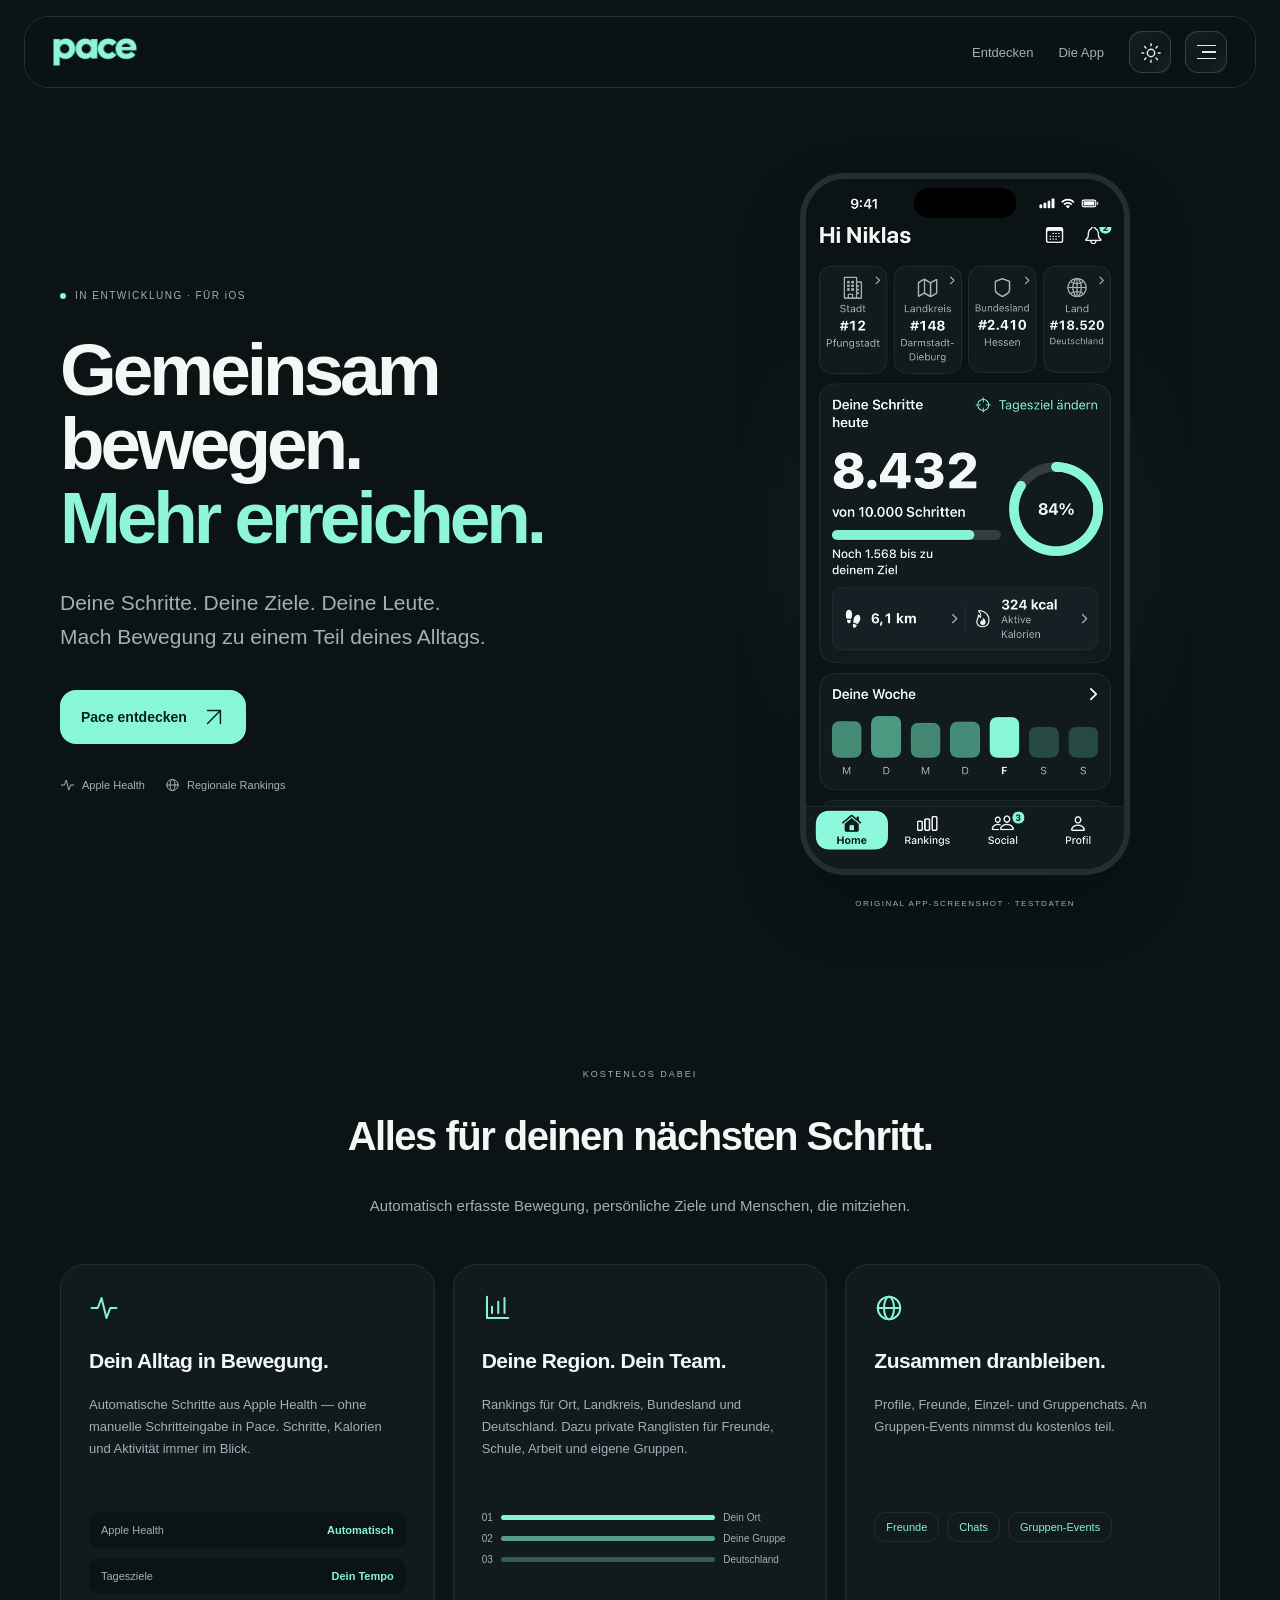
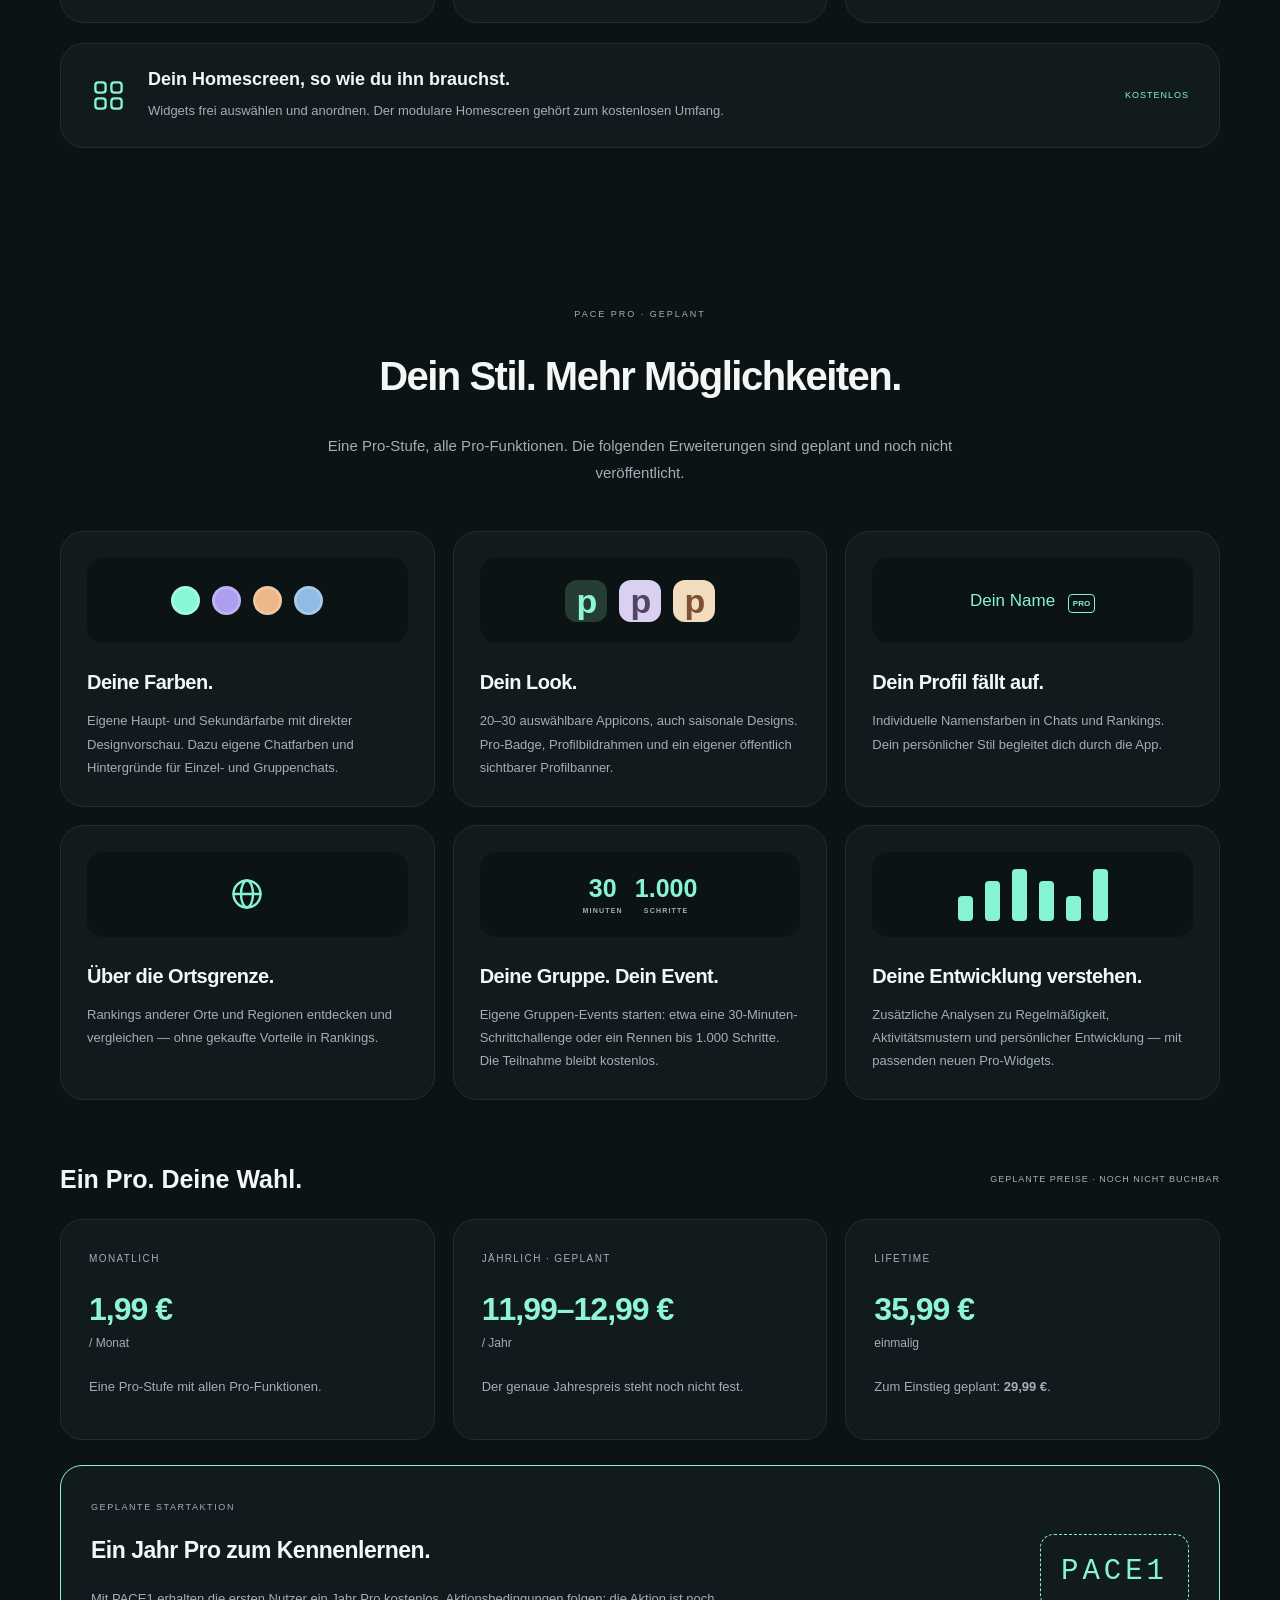
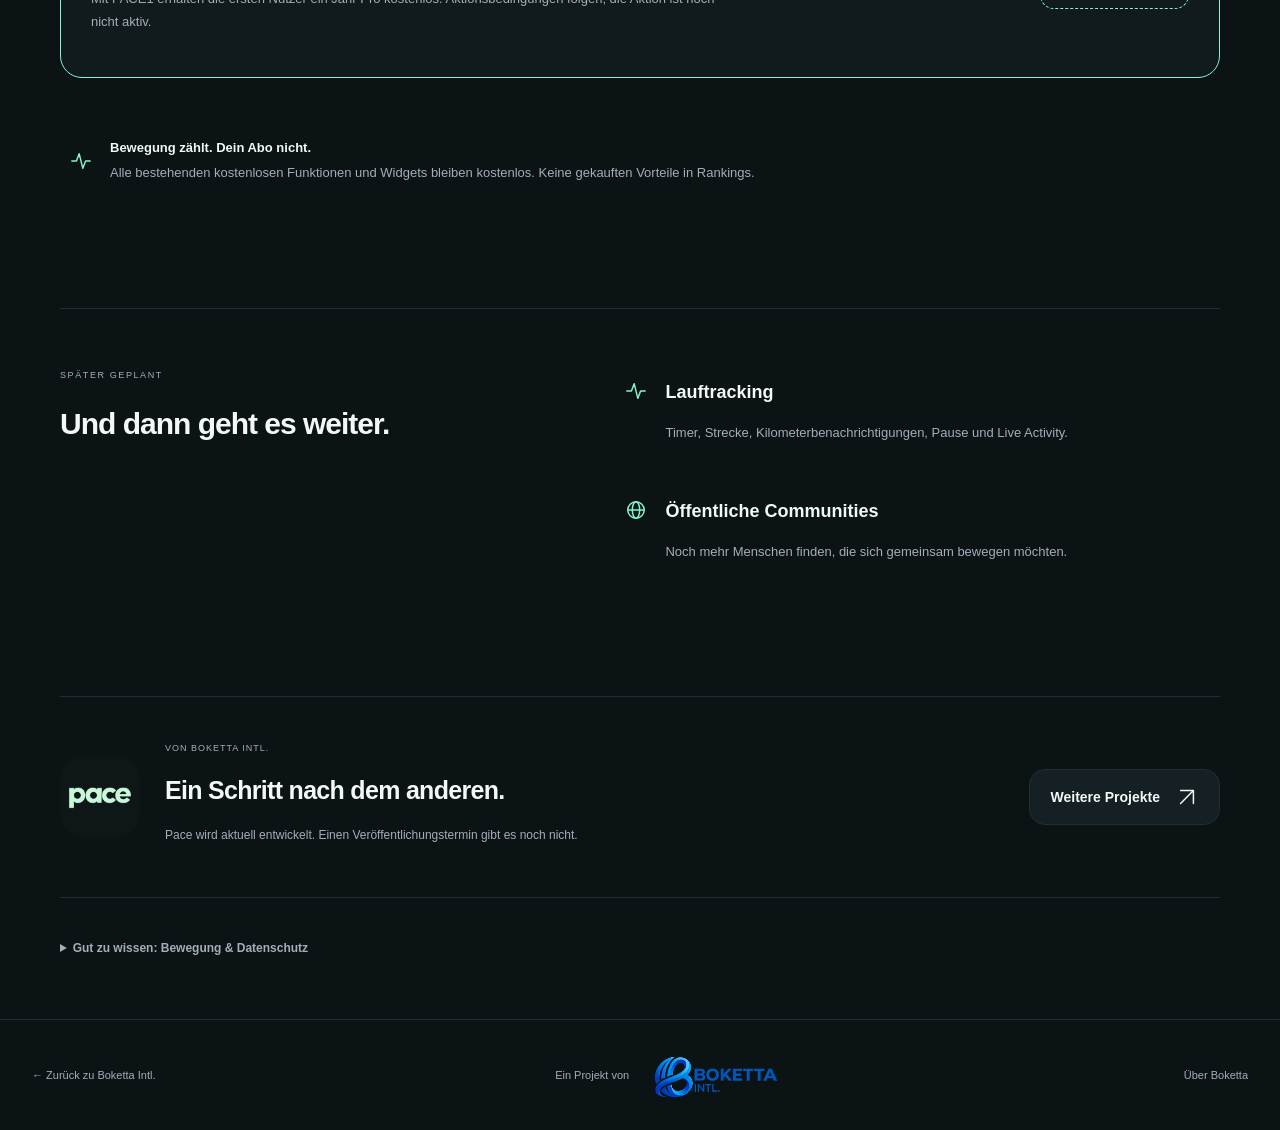
==== sites/pace/index.html @ 084e3bbc "Separate Pace website and refine Intl project sections and tool carousel" ====
<!doctype html>
<html lang="de" data-theme="dark"><head><meta charset="utf-8"><meta name="viewport" content="width=device-width,initial-scale=1"><title>Pace — Jeder Schritt verbindet.</title><meta name="description" content="Pace macht tägliche Bewegung zum Social Game. Schritte, persönliche Ziele und Rankings mit Freunden. Ein iOS-Projekt von Boketta Intl."><script>try{document.documentElement.dataset.theme=localStorage.getItem('boketta-intl-theme')==='light'?'light':'dark'}catch{}</script><link rel="stylesheet" href="hub.css"><link rel="stylesheet" href="pace.css"></head>
<body class="pace-page"><a class="skip-link" href="#pace-main">Zum Inhalt</a><header><div class="pace-nav"><a href="#pace-main" class="pace-wordmark" aria-label="Pace Startseite"></a><nav aria-label="Hauptnavigation"><a href="#entdecken">Entdecken</a><a href="#app-preview">Die App</a></nav><div class="hud-actions"><button class="icon-btn theme-toggle" aria-label="Helles Design aktivieren"><i data-icon="sun"></i></button><button class="nav-menu-btn" id="menuOpen" aria-label="Menü öffnen" aria-expanded="false" aria-controls="siteMenu"><span></span><span></span><span></span></button></div></div></header>
<div class="site-menu" id="siteMenu" role="dialog" aria-modal="true" aria-label="Pace Navigation" aria-hidden="true"><div class="site-menu-panel"><div class="site-menu-head"><span class="pace-wordmark" role="img" aria-label="Pace"></span><button class="close" id="menuClose" aria-label="Menü schließen">×</button></div><div class="menu-links"><div class="menu-label">PACE ENTDECKEN</div><a class="menu-destination" href="#pace-main"><i data-icon="activity"></i> Startseite</a><a class="menu-destination" href="#entdecken"><i data-icon="grid"></i> Funktionen</a><a class="menu-destination" href="#app-preview"><i data-icon="image"></i> Ein Blick in die App</a><a class="menu-destination" href="#pace-info"><i data-icon="globe"></i> Bewegung & Datenschutz</a><a class="menu-destination" href="#pace-pro"><i data-icon="spark"></i> Pace Pro <small>Geplant</small></a><div class="menu-label">VON BOKETTA</div><a class="menu-destination" href="https://boketta-intl.netlify.app/">Alle Boketta-Projekte <i data-icon="external"></i></a></div><a class="pace-maker" href="https://boketta-intl.netlify.app/"><img src="assets/boketta-logo.png" alt="Boketta Intl."></a></div></div>
<main id="pace-main" class="pace-wrap"><section class="pace-hero"><div class="pace-copy"><span class="pace-badge"><span></span> IN ENTWICKLUNG · FÜR iOS</span><h1>Gemeinsam<br>bewegen.<br><em>Mehr erreichen.</em></h1><p>Deine Schritte. Deine Ziele. Deine Leute.<br>Mach Bewegung zu einem Teil deines Alltags.</p><a href="#entdecken" class="pace-button">Pace entdecken <i data-icon="arrow"></i></a><div class="pace-meta"><span><i data-icon="activity"></i> Apple Health</span><span><i data-icon="globe"></i> Regionale Rankings</span></div></div>
<div class="phone-stage" id="app-preview"><div class="phone-halo"></div><div class="real-phone"><img class="app-shot shot-dark" src="assets/pace-home-dark.png" alt="Pace-App im Dunkelmodus: Tagesziel, Schritte, Distanz und Wochenübersicht" width="600" height="1301"><img class="app-shot shot-light" src="assets/pace-home-light.png" alt="Pace-App im Hellmodus: Tagesziel, Schritte, Distanz und Wochenübersicht" width="600" height="1301"></div><span class="preview-label">ORIGINAL APP-SCREENSHOT · TESTDATEN</span></div></section>
<section id="entdecken" class="pace-features"><div class="pace-section-title"><span>KOSTENLOS DABEI</span><h2>Alles für deinen nächsten Schritt.</h2><p>Automatisch erfasste Bewegung, persönliche Ziele und Menschen, die mitziehen.</p></div><div class="pace-feature-grid"><article><i data-icon="activity"></i><h3>Dein Alltag in Bewegung.</h3><p>Automatische Schritte aus Apple Health — ohne manuelle Schritteingabe in Pace. Schritte, Kalorien und Aktivität immer im Blick.</p><div class="feature-visual"><span class="metric">Apple Health <b>Automatisch</b></span><span class="metric">Tagesziele <b>Dein Tempo</b></span></div></article><article><i data-icon="chart"></i><h3>Deine Region. Dein Team.</h3><p>Rankings für Ort, Landkreis, Bundesland und Deutschland. Dazu private Ranglisten für Freunde, Schule, Arbeit und eigene Gruppen.</p><div class="rank-visual"><span>01 <i></i><b>Dein Ort</b></span><span>02 <i></i><b>Deine Gruppe</b></span><span>03 <i></i><b>Deutschland</b></span></div></article><article><i data-icon="globe"></i><h3>Zusammen dranbleiben.</h3><p>Profile, Freunde, Einzel- und Gruppenchats. An Gruppen-Events nimmst du kostenlos teil.</p><div class="free-tags"><span>Freunde</span><span>Chats</span><span>Gruppen-Events</span></div></article></div><div class="home-custom"><i data-icon="grid"></i><div><h3>Dein Homescreen, so wie du ihn brauchst.</h3><p>Widgets frei auswählen und anordnen. Der modulare Homescreen gehört zum kostenlosen Umfang.</p></div><span>KOSTENLOS</span></div></section>
<section class="pro-section" id="pace-pro"><div class="pace-section-title"><span>PACE PRO · GEPLANT</span><h2>Dein Stil. Mehr Möglichkeiten.</h2><p>Eine Pro-Stufe, alle Pro-Funktionen. Die folgenden Erweiterungen sind geplant und noch nicht veröffentlicht.</p></div>
<div class="pro-feature-grid"><article class="pro-feature"><div class="pro-visual palette-visual" aria-hidden="true"><i></i><i></i><i></i><i></i></div><h3>Deine Farben.</h3><p>Eigene Haupt- und Sekundärfarbe mit direkter Designvorschau. Dazu eigene Chatfarben und Hintergründe für Einzel- und Gruppenchats.</p></article><article class="pro-feature"><div class="pro-visual icons-visual" aria-hidden="true"><span>p</span><span>p</span><span>p</span></div><h3>Dein Look.</h3><p>20–30 auswählbare Appicons, auch saisonale Designs. Pro-Badge, Profilbildrahmen und ein eigener öffentlich sichtbarer Profilbanner.</p></article><article class="pro-feature"><div class="pro-visual name-visual" aria-hidden="true"><span>Dein Name <b>PRO</b></span></div><h3>Dein Profil fällt auf.</h3><p>Individuelle Namensfarben in Chats und Rankings. Dein persönlicher Stil begleitet dich durch die App.</p></article><article class="pro-feature"><div class="pro-visual" aria-hidden="true"><i data-icon="globe"></i></div><h3>Über die Ortsgrenze.</h3><p>Rankings anderer Orte und Regionen entdecken und vergleichen — ohne gekaufte Vorteile in Rankings.</p></article><article class="pro-feature"><div class="pro-visual event-visual" aria-hidden="true"><span>30 <small>MINUTEN</small></span><span>1.000 <small>SCHRITTE</small></span></div><h3>Deine Gruppe. Dein Event.</h3><p>Eigene Gruppen-Events starten: etwa eine 30-Minuten-Schrittchallenge oder ein Rennen bis 1.000 Schritte. Die Teilnahme bleibt kostenlos.</p></article><article class="pro-feature"><div class="pro-visual analysis-visual" aria-hidden="true"><i></i><i></i><i></i><i></i><i></i><i></i></div><h3>Deine Entwicklung verstehen.</h3><p>Zusätzliche Analysen zu Regelmäßigkeit, Aktivitätsmustern und persönlicher Entwicklung — mit passenden neuen Pro-Widgets.</p></article></div>
<div class="price-heading"><h3>Ein Pro. Deine Wahl.</h3><span>GEPLANTE PREISE · NOCH NICHT BUCHBAR</span></div><div class="price-grid"><article><span>MONATLICH</span><strong>1,99 €<small>/ Monat</small></strong><p>Eine Pro-Stufe mit allen Pro-Funktionen.</p></article><article><span>JÄHRLICH · GEPLANT</span><strong>11,99–12,99 €<small>/ Jahr</small></strong><p>Der genaue Jahrespreis steht noch nicht fest.</p></article><article><span>LIFETIME</span><strong>35,99 €<small>einmalig</small></strong><p>Zum Einstieg geplant: <b>29,99 €</b>.</p></article></div>
<div class="launch-offer"><div><span>GEPLANTE STARTAKTION</span><h3>Ein Jahr Pro zum Kennenlernen.</h3><p>Mit PACE1 erhalten die ersten Nutzer ein Jahr Pro kostenlos. Aktionsbedingungen folgen; die Aktion ist noch nicht aktiv.</p></div><code>PACE1</code></div><div class="fair-note"><i data-icon="activity"></i><p><strong>Bewegung zählt. Dein Abo nicht.</strong><br>Alle bestehenden kostenlosen Funktionen und Widgets bleiben kostenlos. Keine gekauften Vorteile in Rankings.</p></div></section>
<section class="pace-roadmap"><div><span>SPÄTER GEPLANT</span><h2>Und dann geht es weiter.</h2></div><div><article><i data-icon="activity"></i><div><h3>Lauftracking</h3><p>Timer, Strecke, Kilometerbenachrichtigungen, Pause und Live Activity.</p></div></article><article><i data-icon="globe"></i><div><h3>Öffentliche Communities</h3><p>Noch mehr Menschen finden, die sich gemeinsam bewegen möchten.</p></div></article></div></section>
<section class="pace-note"><img src="assets/pace-icon.png" alt="Pace App-Icon"><div><span>VON BOKETTA INTL.</span><h2>Ein Schritt nach dem anderen.</h2><p>Pace wird aktuell entwickelt. Einen Veröffentlichungstermin gibt es noch nicht.</p></div><a class="pace-button secondary" href="https://boketta-intl.netlify.app/#collection">Weitere Projekte <i data-icon="arrow"></i></a></section>
<details class="pace-details" id="pace-info"><summary>Gut zu wissen: Bewegung & Datenschutz</summary><p>Pace liest Bewegungsdaten aus Apple Health. Manuell eingetragene Schritte erscheinen in deinen Gesundheitsdaten, zählen aber nicht für Wettbewerbsrankings. Für regionale Rankings ist deine ausdrückliche Zustimmung vorgesehen.</p><p>Der Screenshot stammt aus der Pace-App und zeigt Testdaten. Diese Website liest keine Gesundheitsdaten aus. Die native App setzt iOS 17 oder neuer voraus.</p></details></main><footer class="pace-footer"><a href="https://boketta-intl.netlify.app/">← Zurück zu Boketta Intl.</a><a class="pace-maker" href="https://boketta-intl.netlify.app/"><span>Ein Projekt von</span><img src="assets/boketta-logo.png" alt="Boketta Intl."></a><a href="https://boketta-intl.netlify.app/#about">Über Boketta</a></footer><script src="pace-menu.js"></script><script src="hub.js"></script></body></html>
---- sites/pace/hub.css ----
:root{color-scheme:dark;--bg:#101917;--bg2:#15211e;--surface:#1c2c27;--surface2:#24372f;--text:#e1ece7;--muted:#a5b9ae;--line:#b8d6ca35;--blue:#a2ddc5;--blue2:#136b53;--cyan:#a2ddc5;--glass:linear-gradient(135deg,#55746628,#6f8d7e0a 55%,#80958d20);--shadow:0 18px 50px -25px #0009;--solid:#182620;--accent-text:#b9ead4}
:root[data-theme=light]{color-scheme:light;--bg:#e8eeeb;--bg2:#edf3f0;--surface:#ffffffb5;--surface2:#e0ebe5;--text:#162b28;--muted:#566b60;--line:#ffffffdf;--blue:#08725b;--blue2:#08725b;--cyan:#08725b;--glass:linear-gradient(135deg,#ffffff85,#ffffff28 48%,#ffffff5e);--shadow:0 18px 45px -26px #243f3460;--solid:#eef4ef;--accent-text:#08725b}
body{font-family:-apple-system,BlinkMacSystemFont,'Segoe UI',Arial,sans-serif;background:radial-gradient(ellipse at 0 15%,#28795322,transparent 35%),radial-gradient(ellipse at 100% 5%,#6869b02a,transparent 32%),var(--bg);color:var(--text);overflow-x:clip}body:before{display:none}h1,h2,h3,.brand{font-family:inherit}button,a,input,select,textarea{-webkit-tap-highlight-color:transparent}button{cursor:pointer}a:focus-visible,button:focus-visible,summary:focus-visible,[role=button]:focus-visible{outline:3px solid var(--blue);outline-offset:5px}section{scroll-margin-top:120px;padding:65px 0}.wrap{width:min(1280px,calc(100% - 80px))}.icon{width:22px;height:22px;display:inline-block;vertical-align:middle;flex-shrink:0;fill:none;stroke:currentColor;stroke-width:1.6;stroke-linecap:round;stroke-linejoin:round}.skip-link{position:fixed;top:-100px;left:20px;z-index:5000;padding:15px;background:var(--solid)}.skip-link:focus{top:10px}
header{top:16px;margin:16px 24px 0;width:calc(100% - 48px);border:1px solid var(--line);border-radius:24px;background:var(--glass);backdrop-filter:blur(35px) saturate(155%);box-shadow:inset 0 1px #e0f4e72b,var(--shadow)}.nav{height:76px;width:100%;padding:0 24px;gap:24px}.brand-logo{margin-right:auto}.logo-crop{width:174px;height:57px;display:block;overflow:hidden;position:relative;border-radius:9px}.logo-crop img{position:absolute;width:241px;max-width:none;left:-33px;top:-37px;mix-blend-mode:screen}.logo-ready{width:174px;height:57px;object-fit:contain}.nav nav{gap:12px}.nav nav a{color:var(--muted);font-size:13px;font-weight:500}.nav nav a:hover{color:var(--text)}.hud-actions{display:flex;align-items:center;gap:14px}.hud-divider{width:1px;height:24px;background:var(--line)}.icon-btn,.nav-menu-btn{width:42px;height:42px;display:grid;place-items:center;border-radius:13px;border:1px solid var(--line);background:var(--glass);color:var(--text);padding:10px}.nav-menu-btn{display:flex;flex-direction:column;justify-content:center;gap:5px}.nav-menu-btn span{height:1.5px;width:19px;background:var(--text)}.nav-menu-btn span:nth-child(2){width:14px;margin-left:5px}.hub-hero{min-height:670px;grid-template-columns:1.1fr 1fr;gap:35px;padding:85px 0 65px}.hero h1{font-size:clamp(52px,5.5vw,82px);font-weight:750;line-height:1.04;letter-spacing:-.065em;margin:24px 0}.hero h1 span{color:var(--blue)}.eyebrow{color:var(--muted);font-size:10px;letter-spacing:.15em;border-color:var(--line);background:var(--glass)}.eyebrow i{background:var(--blue);box-shadow:0 0 12px #a2ddc54a}.hero-copy{font-size:18px;line-height:1.65;color:var(--muted)}.btn{color:var(--text);border:1px solid var(--line);background:var(--glass);box-shadow:inset 0 1px #ffffff16}.btn.primary{background:linear-gradient(135deg,#a2ddc5,#6fb99b);border:1px solid #d3ffe055;color:#102e23;box-shadow:0 8px 32px #66bb9416;font-weight:650}.btn.text-btn{border-color:transparent;background:none;box-shadow:none}.actions{gap:12px}.hero-note{display:flex;gap:20px;margin-top:27px;color:var(--muted)}.hero-note span{display:flex;gap:7px;align-items:center;font-size:11px}.hero-note .icon{width:14px;height:14px}.universe{position:relative;height:465px;isolation:isolate}.orbit{position:absolute;border:1px solid var(--line);border-radius:50%;left:50%;top:50%;transform:translate(-50%,-50%);width:340px;height:340px;opacity:.55}.orbit-two{width:450px;height:450px;border-style:dashed;opacity:.25}.universe:before{content:'';position:absolute;inset:70px;background:#82caac15;filter:blur(35px);border-radius:50%}.universe-core{position:absolute;left:50%;top:50%;transform:translate(-50%,-50%);width:180px;height:180px;border-radius:50%;border:1px solid var(--line);background:var(--glass);box-shadow:inset 0 1px #fff3,0 0 60px #8ed6b811;display:flex;flex-direction:column;justify-content:center;align-items:center;gap:8px;backdrop-filter:blur(15px)}.universe-core>.icon{width:36px;height:36px;color:var(--blue);margin-bottom:5px}.universe-core strong{font-size:23px;letter-spacing:-.8px}.universe-core span{font-size:9px;color:var(--muted)}.satellite{position:absolute;display:flex;gap:12px;align-items:center;border:1px solid var(--line);border-radius:20px;padding:16px 19px;background:var(--glass);backdrop-filter:blur(25px);box-shadow:var(--shadow),inset 0 1px #ffffff22;transition:transform .25s}.satellite:hover{transform:translateY(-5px)}.satellite small{display:block;font-size:8px;letter-spacing:1.4px;color:var(--muted);margin-bottom:5px}.satellite strong{font-size:13px;white-space:nowrap}.satellite>.icon{width:15px;margin-left:12px}.sat-social{top:25px;left:4%;transform:rotate(-5deg)}.sat-ai{top:145px;right:-8px;transform:rotate(5deg)}.sat-pace{bottom:45px;right:25px;transform:rotate(-5deg)}.sat-games{bottom:105px;left:-15px;transform:rotate(3deg)}.orbit-caption{position:absolute;bottom:0;left:50%;transform:translateX(-50%);white-space:nowrap;color:var(--muted);letter-spacing:3px;font-size:8px}.app-icon{height:44px;width:44px;border-radius:14px;display:grid;place-items:center;flex-shrink:0;object-fit:cover}.mint{background:#80d8b321;color:var(--blue);border:1px solid #8fd8b333}.lilac{background:#a995e52a;color:#bba4ed;border:1px solid #bca5ed33}.peach{background:#e6ac7b22;color:#e9b58f;border:1px solid #e6ac7b33}.section-head{align-items:end;margin-bottom:28px;gap:22px}.section-head h2{font-size:clamp(28px,3vw,40px);font-weight:650;letter-spacing:-1.4px}.kicker{color:var(--muted);font-size:10px;letter-spacing:2px;margin-bottom:14px}.section-intro{font-size:13px;color:var(--muted);max-width:360px}.collection{padding-top:25px}.collection-grid{display:grid;grid-template-columns:1.15fr 1fr .85fr;gap:20px}.product-card{min-width:0;border-radius:26px;background:var(--glass);border:1px solid var(--line);box-shadow:inset 0 1px #ffffff28,var(--shadow);padding:24px;display:flex;flex-direction:column;overflow:hidden;position:relative;transition:transform .25s,border-color .25s}.product-card:hover{transform:translateY(-6px);border-color:var(--blue)}.product-top{display:flex;justify-content:space-between;align-items:center;gap:10px}.pill{display:inline-flex;align-items:center;gap:6px;border:1px solid var(--line);border-radius:100px;padding:5px 8px;font-size:8px;letter-spacing:.5px;color:var(--muted)}.pill .icon{width:12px;height:12px}.product-art{height:230px;position:relative;margin:20px 0}.product-copy{margin-top:auto}.product-copy>small{color:var(--muted);font-size:9px;letter-spacing:1.6px}.product-copy h3{font-size:29px;line-height:1.12;letter-spacing:-1px;margin:12px 0}.product-copy p{color:var(--muted);font-size:13px;line-height:1.6;max-width:250px;min-height:42px}.product-tags{display:flex;gap:6px;flex-wrap:wrap;margin:20px 0}.product-tags span{font-size:10px;padding:5px 8px;background:#87b89f0c;border:1px solid var(--line);border-radius:7px;color:var(--muted)}.product-link{border-top:1px solid var(--line);padding-top:18px;display:flex;align-items:center;justify-content:space-between;font-size:12px;font-weight:600;margin-top:20px}.product-link .icon{width:18px}.mini-post{position:absolute;width:130px;height:180px;top:5px;border-radius:15px;border:1px solid #d4ffde33;box-shadow:0 15px 30px #0003}.post-back{left:14%;transform:rotate(-12deg);background:linear-gradient(160deg,#739b91,#273f3a);display:grid;place-items:center;color:#d7f4dc}.post-back>.icon{width:50px;height:50px}.post-front{right:12%;transform:rotate(8deg);background:linear-gradient(155deg,#bad6bd,#568777);padding:20px;color:#123a2b;overflow:hidden}.post-front>span{font-size:9px;letter-spacing:2px}.post-front strong{font-size:28px;line-height:1.05;display:block;margin-top:14px;position:relative;z-index:2;letter-spacing:-1px}.post-front small{position:absolute;bottom:15px;font-size:6px;letter-spacing:1px;color:#e0f8e5}.post-wave{position:absolute;width:220px;height:120px;border-radius:50%;background:#235744;bottom:-45px;left:-50px;transform:rotate(25deg)}.mini-timeline{position:absolute;bottom:8px;left:10%;width:85%;border:1px solid #b8d6ca45;border-radius:12px;background:var(--solid);display:flex;align-items:center;gap:5px;padding:10px;box-shadow:var(--shadow);transform:rotate(-4deg)}.mini-timeline .icon{width:14px;color:var(--blue)}.mini-timeline span{height:15px;background:#8ed2b74a;flex:1;border-radius:4px}.mini-timeline span:nth-child(3){background:#bfadde55}.pace-card{background:radial-gradient(ellipse at 50% 30%,#7ff9d512,transparent 65%),var(--glass)}.pace-art{display:flex;justify-content:center;align-items:center;flex-direction:column;gap:18px}.step-ring{width:170px;height:170px;border-radius:50%;background:conic-gradient(#88f7d8 0 84%,#343c3e 84%);padding:9px;box-shadow:0 0 50px #88f7d811}.step-ring>div{height:100%;border-radius:50%;background:#111a1d;display:flex;flex-direction:column;justify-content:center;align-items:center;color:#f3f7f5;gap:4px}.step-ring .icon{color:#86f3d3;width:20px}.step-ring strong{font-size:34px;letter-spacing:-1px}.step-ring small{font-size:8px;letter-spacing:1px;color:#a3aeb8}.pace-streak{font-size:10px;color:var(--muted);display:flex;align-items:center;gap:5px}.pace-streak .icon{width:15px;color:#ff922b}.pace-wordmark{display:block;width:108px;height:41px;background:#8ef5d8;mask:url('assets/pace-wordmark.png') center/contain no-repeat;margin-top:10px}:root[data-theme=light] .pace-wordmark{background:#072d20}.ai-art{height:230px;position:relative;margin:20px 0;display:grid;place-items:center}.ai-art>span{position:absolute;width:145px;height:145px;border:1px solid #c1b1ee55;border-radius:30%;transform:rotate(25deg);background:linear-gradient(135deg,#b8a1ec17,transparent)}.ai-art>span:nth-child(2){transform:rotate(55deg);width:120px;height:120px}.ai-art>span:nth-child(3){transform:rotate(85deg);width:95px;height:95px}.ai-art>.icon{width:48px;height:48px;color:#bba4ed}.tool-bar{gap:8px;flex-wrap:wrap}.filter-btn{color:var(--muted);background:var(--glass);border:1px solid var(--line);padding:9px 16px}.filter-btn.active{background:var(--surface2);color:var(--blue);border-color:var(--blue)}.tool-grid{grid-template-columns:repeat(4,minmax(0,1fr));gap:12px}.tool{background:var(--glass);border:1px solid var(--line);border-radius:18px;padding:20px;min-height:130px;box-shadow:inset 0 1px #ffffff17;cursor:pointer}.tool>.icon{color:var(--blue);margin-bottom:16px;width:22px}.tool-name{color:var(--text);font-size:13px}.tool small{color:var(--muted);font-size:11px}.games-equal{gap:20px}.game,.project,.card,.panel{background:var(--glass);border-color:var(--line);color:var(--text);box-shadow:inset 0 1px #ffffff22}.game p,.project p,.card p{color:var(--muted)}.game-icon{color:var(--blue)}.game-icon>.icon{width:42px;height:42px}.game h3{font-size:30px;letter-spacing:-1px}.arrow{color:var(--blue)}.about-archive{padding:40px 0}.about-archive>details{border-block:1px solid var(--line);padding:25px 0}.about-archive summary{display:flex;align-items:center;gap:20px;cursor:pointer;font-size:16px;font-weight:600;list-style:none}.about-archive summary span{margin-left:auto;font-size:12px;color:var(--muted);font-weight:400}.about-archive details[open]>.section-head{margin-top:40px}.about-grid{margin-top:30px}footer{border-color:var(--line);color:var(--muted);background:none}.footer-nav a{color:var(--muted)}.site-menu{padding:0;background:#050d0966;backdrop-filter:blur(8px)}.site-menu-panel{border-radius:26px 0 0 26px;width:min(420px,100%);height:100dvh;max-height:100dvh;background:var(--solid);border:1px solid var(--line);padding-top:10px}.site-menu-head{padding:24px}.menu-links{padding:15px 20px;overflow-y:auto}.menu-label{color:var(--muted);font-size:9px;letter-spacing:1.6px;padding:15px 10px}.menu-destination{display:flex;align-items:center;gap:13px;padding:16px 10px;border-bottom:1px solid var(--line);font-size:14px}.menu-destination>.icon:last-child{margin-left:auto;width:15px}.menu-links button{color:var(--text)}.menu-links small{color:var(--muted)}.menu-title,.modal-title{color:var(--text)}.close{color:var(--text);background:var(--surface2);border:1px solid var(--line)}.modal-box{background:var(--solid);color:var(--text);border-color:var(--line)}.modal-kicker,.modal-subtitle,.modal-tool-intro,.field label{color:var(--muted)}.field input,.field textarea,.field select,.modal-content input,.modal-content textarea,.modal-content select{background:var(--bg2);color:var(--text);border-color:var(--line)}.result{background:var(--surface2);border-color:var(--line);color:var(--text)}.result span,.result small{color:var(--muted)}.result .big{color:var(--text)}.reveal{opacity:1!important;transform:none!important}.about-tags span,.tag{color:var(--muted);border-color:var(--line)}
@media(min-width:1600px){.hub-hero{min-height:740px}}@media(max-width:1050px){.wrap{width:calc(100% - 48px)}.collection-grid{grid-template-columns:1fr 1fr}.ai-card{grid-column:1/-1;display:grid;grid-template-columns:1fr 1fr;gap:20px}.ai-card .product-top{grid-column:1/-1}.ai-art{height:180px;margin:0}.tool-grid{grid-template-columns:repeat(3,minmax(0,1fr))}.universe{transform:scale(.85);transform-origin:center}.hero h1{font-size:60px}.hub-hero{gap:0}.sat-ai{right:-25px}.sat-games{left:-25px}}
@media(max-width:760px){header{margin:10px 12px 0;top:10px;width:calc(100% - 24px);border-radius:19px}.nav{padding:0 16px;height:65px}.nav nav{display:none}.logo-crop,.logo-ready{width:150px}.hud-actions{gap:10px}.hud-divider{display:none}.wrap{width:calc(100% - 36px)}.hub-hero{grid-template-columns:1fr;padding-top:65px;padding-bottom:30px;min-height:0}.hero h1{font-size:clamp(47px,10vw,70px)}.hero-copy{font-size:16px}.hero-note{gap:15px}.universe{width:min(450px,100%);margin:15px auto 0;transform:scale(.9);height:415px}.orbit{width:290px;height:290px}.orbit-two{width:350px;height:350px}.sat-ai{right:-10px}.sat-games{left:-10px}.satellite{padding:13px;gap:8px}.satellite strong{font-size:12px}.satellite>.icon{display:none}.sat-social{left:10px;top:15px}.sat-pace{bottom:20px}.sat-games{bottom:80px}.orbit-caption{bottom:-12px}.section-head{display:block}.section-intro{margin-top:14px;display:block}.collection-grid{gap:15px}.product-card{padding:18px}.product-copy h3{font-size:24px}.product-art{height:210px}.product-top .pill{font-size:7px}.product-top .app-icon{width:35px;height:35px}.collection-grid{grid-template-columns:1fr}.ai-card{display:flex;grid-column:auto}.product-art,.ai-art{height:220px}.social-art{max-width:320px;width:100%;margin-inline:auto}.tool-grid{grid-template-columns:repeat(2,minmax(0,1fr))}.tool{padding:16px}.tool-name{font-size:12px}.games-equal{grid-template-columns:1fr}.about-archive summary span{display:none}.about-archive summary>.icon{margin-left:auto}.about-grid{grid-template-columns:1fr}.site-menu{padding:0}.site-menu-panel{width:min(390px,94%);max-height:100dvh}.hero-note .icon{width:13px}.btn{font-size:12px;padding:12px 14px}.btn .icon{width:16px}section{padding:45px 0}.footer-nav{flex-wrap:wrap}}
@media(prefers-reduced-motion:reduce){*,*:before,*:after{animation:none!important;transition:none!important;scroll-behavior:auto!important}}
---- sites/pace/pace.css ----
:root{--pace-brand:#8ef5d8;--pace-accent:#86f3d3;--pace-fill:#88f7d8;--pace-on:#06211a;--pace-bg:#0b1315;--pace-surface:#111a1d;--pace-secondary:#152024;--pace-border:#232e32;--pace-text:#f3f7f5;--pace-sub:#a3aeb8;--pace-track:#343c3e}:root[data-theme=light]{--pace-brand:#072d20;--pace-accent:#16784c;--pace-fill:#075237;--pace-on:#fff;--pace-bg:#f8f9f7;--pace-surface:#fff;--pace-secondary:#fff;--pace-border:#e7eae6;--pace-text:#0b120f;--pace-sub:#5f6684;--pace-track:#e1e4e2}*{box-sizing:border-box}html{scroll-behavior:smooth}body.pace-page{margin:0;background:var(--pace-bg);color:var(--pace-text);font-family:-apple-system,BlinkMacSystemFont,'Segoe UI',sans-serif}a{text-decoration:none;color:inherit}button{font:inherit}.pace-page header{position:sticky;top:16px;z-index:20;background:color-mix(in srgb,var(--pace-bg) 80%,transparent);border-color:var(--pace-border);box-shadow:none}.pace-nav{height:70px;display:flex;align-items:center;justify-content:space-between;padding:0 28px}.back-link{font-size:12px;color:var(--pace-sub)}.pace-nav .pace-wordmark{height:30px;width:84px;margin:0}.pace-wordmark{background:var(--pace-brand)}.pace-wrap{width:min(1160px,calc(100% - 64px));margin:auto}.pace-hero{display:grid;grid-template-columns:1.1fr 1fr;gap:90px;align-items:center;padding:85px 0 90px}.pace-badge{display:inline-flex;align-items:center;gap:9px;color:var(--pace-sub);font-size:10px;letter-spacing:1.5px}.pace-badge>span{width:6px;height:6px;background:var(--pace-accent);border-radius:50%}.pace-copy h1{font-size:clamp(64px,7vw,100px);line-height:1.02;letter-spacing:-6px;font-weight:750;margin:30px 0}.pace-copy h1 em{font-style:normal;color:var(--pace-brand)}.pace-copy>p{font-size:21px;line-height:1.65;color:var(--pace-sub);margin:25px 0 35px}.pace-button{display:inline-flex;align-items:center;justify-content:center;gap:16px;background:var(--pace-fill);color:var(--pace-on);border-radius:16px;padding:16px 21px;font-size:14px;font-weight:650}.pace-button.secondary{background:var(--pace-secondary);border:1px solid var(--pace-border);color:var(--pace-text);white-space:nowrap}.pace-meta{display:flex;gap:20px;margin-top:30px;font-size:11px;color:var(--pace-sub)}.pace-meta>span{display:flex;gap:7px;align-items:center}.pace-meta .icon{width:15px}.phone-stage{position:relative;display:flex;align-items:center;flex-direction:column;gap:24px}.phone-halo{position:absolute;inset:30px -70px;background:radial-gradient(ellipse,#88f7d819,transparent 68%);z-index:-1}.phone-frame{width:325px;padding:18px;border:5px solid var(--pace-border);border-radius:46px;background:var(--pace-bg);box-shadow:0 35px 100px #0004;transform:rotate(3deg)}.phone-top{display:flex;justify-content:space-between;font-size:10px;padding:0 12px 20px}.phone-heading{display:flex;align-items:center;justify-content:space-between}.phone-heading .pace-wordmark{height:28px;width:80px;margin:0}.avatar{width:30px;height:30px;display:grid;place-items:center;border-radius:50%;background:var(--pace-fill);color:var(--pace-on);font-size:12px;font-weight:700}.phone-greeting{margin:23px 0 16px}.phone-greeting small{font-size:8px;letter-spacing:1.1px;color:var(--pace-sub)}.phone-greeting h2{font-size:21px;letter-spacing:-.8px;margin:6px 0}.phone-card{border:1px solid var(--pace-border);background:var(--pace-surface);border-radius:20px;padding:15px;margin-bottom:10px}.phone-card-title{display:flex;justify-content:space-between;align-items:center;font-size:10px}.phone-card-title>.icon{color:var(--pace-accent);width:16px}.phone-card-title>span{color:var(--pace-sub)}.activity-card .step-ring{margin:18px auto;width:156px;height:156px;background:conic-gradient(var(--pace-fill) 0 84%,var(--pace-track) 84%);box-shadow:none;padding:8px}.step-ring>div{background:var(--pace-surface);color:var(--pace-text)}.step-ring strong{font-size:36px}.step-ring small{color:var(--pace-sub);font-size:9px;letter-spacing:0}.phone-stats{display:flex;justify-content:space-between;font-size:8px;color:var(--pace-sub);text-align:center}.phone-stats strong{display:block;color:var(--pace-text);font-size:14px;margin-bottom:4px}.phone-stats small{font-size:8px;font-weight:400}.streak-card{display:flex;align-items:center;gap:10px}.streak-card>.icon{color:#ff922b;width:25px}.streak-card strong{display:block;font-size:11px}.streak-card small{font-size:8px;color:var(--pace-sub)}.streak-number{margin-left:auto;color:#ff922b;font-size:24px;font-weight:700}.week-chart{display:flex;align-items:flex-end;gap:9px;height:70px;padding:8px 0 12px}.week-chart span{flex:1;height:var(--height);background:var(--pace-accent);border-radius:3px 3px 0 0;color:var(--pace-sub);font-size:7px;position:relative;display:flex;align-items:flex-end;justify-content:center;padding-top:72px;line-height:0;background-clip:content-box}.phone-tabs{display:flex;justify-content:space-between;padding:5px 5px 0;color:var(--pace-sub);font-size:7px}.phone-tabs>span{display:flex;flex-direction:column;gap:5px;align-items:center}.phone-tabs .icon{width:17px;height:17px}.phone-tabs .selected{color:var(--pace-accent)}.preview-label{font-size:8px;color:var(--pace-sub);letter-spacing:1.5px}.pace-section-title{text-align:center;margin:0 0 45px}.pace-section-title>span{font-size:9px;letter-spacing:2px;color:var(--pace-sub)}.pace-section-title h2{font-size:40px;letter-spacing:-1.5px;font-weight:650}.pace-feature-grid{display:grid;grid-template-columns:repeat(3,1fr);gap:18px}.pace-feature-grid article{padding:28px;border:1px solid var(--pace-border);border-radius:24px;background:var(--pace-surface)}.pace-feature-grid article>.icon{color:var(--pace-accent);width:30px;height:30px}.pace-feature-grid h3{font-size:21px;letter-spacing:-.5px;margin-top:26px}.pace-feature-grid p{color:var(--pace-sub);font-size:13px;line-height:1.7;min-height:90px}.feature-visual,.rank-visual{display:flex;flex-direction:column;gap:10px;padding-top:15px}.metric{display:flex;justify-content:space-between;color:var(--pace-sub);padding:12px;border-radius:10px;background:var(--pace-bg);font-size:11px}.metric b{color:var(--pace-accent)}.rank-visual>span{display:flex;align-items:center;gap:8px;font-size:10px;color:var(--pace-sub)}.rank-visual i{height:5px;flex:1;border-radius:5px;background:var(--pace-accent)}.rank-visual span:nth-child(2) i{opacity:.6}.rank-visual span:nth-child(3) i{opacity:.3}.rank-visual b{font-weight:500;width:75px}.streak-visual{display:flex;gap:5px;margin-top:35px}.streak-visual span{flex:1;border-radius:9px;background:var(--pace-fill);color:var(--pace-on);text-align:center;font-size:10px;padding:13px 0}.pace-note{display:flex;align-items:center;gap:25px;border-block:1px solid var(--pace-border);padding:40px 0;margin:40px 0}.pace-note>img{width:80px;height:80px;border-radius:22px}.pace-note>div{flex:1}.pace-note span{font-size:9px;letter-spacing:1px;color:var(--pace-sub)}.pace-note h2{font-size:25px;letter-spacing:-.7px}.pace-note p{font-size:12px;line-height:1.6;color:var(--pace-sub)}.pace-details{font-size:12px;color:var(--pace-sub);max-width:700px;line-height:1.8;margin-bottom:60px}.pace-details summary{cursor:pointer;font-weight:600}.pace-footer{display:flex;justify-content:space-between;gap:20px;padding:30px 32px;border-top:1px solid var(--pace-border);font-size:11px;color:var(--pace-sub)}@media(max-width:900px){.pace-hero{gap:35px}.pace-copy h1{font-size:72px;letter-spacing:-4px}.pace-feature-grid{gap:12px}.pace-feature-grid article{padding:20px}.pace-note{flex-wrap:wrap}}@media(max-width:700px){.pace-wrap{width:calc(100% - 40px)}.pace-nav{padding:0 16px;height:60px}.back-link span{display:none}.pace-hero{grid-template-columns:1fr;padding-top:60px;gap:55px}.pace-copy h1{font-size:74px}.pace-copy>p{font-size:18px}.phone-frame{transform:rotate(0);max-width:100%}.pace-feature-grid{grid-template-columns:1fr}.pace-feature-grid p{min-height:0}.pace-section-title h2{font-size:31px}.pace-note>div{flex-basis:65%}.pace-note .pace-button{width:100%}.pace-footer{flex-wrap:wrap;padding:25px 20px}.pace-meta{gap:15px}.phone-halo{inset:0}}
.week-chart{height:78px;padding-bottom:16px}.week-chart span{height:100%;padding:0;background:none;align-items:flex-end;line-height:1;isolation:isolate}.week-chart span:before{content:'';position:absolute;left:0;right:0;bottom:14px;height:calc(var(--height) - 14px);background:var(--pace-accent);border-radius:3px;z-index:-1}
@media(max-width:700px){.pace-hero{grid-template-columns:minmax(0,1fr)}.pace-copy h1{font-size:clamp(48px,15.5vw,72px);letter-spacing:-.065em}.phone-stage{min-width:0}.phone-frame{width:min(325px,100%)}.pace-meta{flex-wrap:wrap}.pace-note>div{min-width:0}}
.pace-nav>nav{display:flex;gap:25px;margin-left:auto;font-size:13px;color:var(--pace-sub)}.pace-nav .hud-actions{margin-left:25px}.site-menu{display:none;position:fixed;inset:0;z-index:1200;justify-content:flex-end;background:#050d0966;backdrop-filter:blur(8px)}.site-menu.open{display:flex}.site-menu-panel{display:flex;flex-direction:column;background:var(--pace-surface);color:var(--pace-text)}.site-menu-head{display:flex;align-items:center;justify-content:space-between}.site-menu-head .pace-wordmark{margin:0;width:85px;height:34px}.close{width:38px;height:38px;font-size:24px;border-radius:12px;cursor:pointer}.pace-maker{display:flex;align-items:center;gap:15px}.pace-maker img{width:140px;height:50px;object-fit:contain}.site-menu-panel>.pace-maker{padding:20px 30px;margin-top:auto}.real-phone{width:min(330px,100%);border:6px solid var(--pace-border);border-radius:45px;overflow:hidden;background:var(--pace-bg);box-shadow:0 30px 65px #0003}.app-shot{display:block;width:100%;height:auto}.shot-light{display:none}:root[data-theme=light] .shot-dark{display:none}:root[data-theme=light] .shot-light{display:block}.phone-stage{scroll-margin-top:130px}.pace-pro{padding:65px 40px;border:1px solid var(--pace-border);border-radius:28px;display:grid;grid-template-columns:1fr 1fr;gap:60px;background:var(--pace-surface)}.pace-pro .pro-label{font-size:12px;letter-spacing:2px;color:var(--pace-brand)}.pace-pro h2{font-size:38px;line-height:1.2;letter-spacing:-1px}.pace-pro p{color:var(--pace-sub);font-size:15px;line-height:1.8}.pro-status{display:flex;flex-direction:column;justify-content:center;gap:20px}.pro-status div{padding:18px 0;border-bottom:1px solid var(--pace-border);display:flex;justify-content:space-between;gap:20px;font-size:13px}.pro-status span{color:var(--pace-sub)}.pro-status strong{font-weight:500}.pace-footer{align-items:center}.pace-details:target{outline:1px solid var(--pace-border)}@media(max-width:700px){.pace-nav>nav{display:none}.pace-nav .hud-actions{margin-left:auto}.pace-pro{grid-template-columns:1fr;padding:30px 24px;gap:15px}.pace-pro h2{font-size:30px}.pace-footer{justify-content:center}.pace-copy h1{font-size:clamp(48px,15.5vw,72px)}.site-menu-panel{width:min(390px,94%)}.real-phone{border-radius:38px}.pace-maker img{width:130px}}
.pace-copy h1{font-size:clamp(48px,5.7vw,82px);letter-spacing:-.055em}.pace-nav>nav a{padding:8px 0}.menu-destination>.icon:first-child{margin-left:0}.pace-section-title>p{font-size:15px;line-height:1.8;color:var(--pace-sub);max-width:630px;margin:20px auto 0}.free-tags{display:flex;flex-wrap:wrap;gap:8px;margin-top:28px}.free-tags span{padding:8px 11px;border-radius:12px;border:1px solid var(--pace-border);color:var(--pace-accent);font-size:11px}.home-custom{display:flex;gap:22px;align-items:center;margin-top:20px;padding:25px 30px;border:1px solid var(--pace-border);border-radius:24px;background:var(--pace-surface)}.home-custom>.icon{width:35px;height:35px;color:var(--pace-accent)}.home-custom h3{margin:0 0 10px;font-size:18px}.home-custom p{font-size:13px;color:var(--pace-sub);line-height:1.7;margin:0}.home-custom>span{margin-left:auto;color:var(--pace-accent);font-size:9px;letter-spacing:1px}.pro-section{padding:90px 0}.pro-feature-grid{display:grid;grid-template-columns:repeat(3,minmax(0,1fr));gap:18px}.pro-feature{padding:26px;border:1px solid var(--pace-border);border-radius:24px;background:var(--pace-surface)}.pro-feature h3{font-size:20px;letter-spacing:-.5px;margin:28px 0 15px}.pro-feature p{font-size:13px;line-height:1.8;color:var(--pace-sub);margin:0}.pro-visual{height:85px;display:flex;justify-content:center;align-items:center;gap:12px;background:var(--pace-bg);border-radius:16px;color:var(--pace-accent)}.pro-visual>.icon{width:36px;height:36px}.palette-visual i{width:29px;height:29px;background:#88f7d8;border-radius:50%;border:3px solid #fff3}.palette-visual i:nth-child(2){background:#ad9eee}.palette-visual i:nth-child(3){background:#edb78a}.palette-visual i:nth-child(4){background:#8fbce3}.icons-visual span{font-size:34px;line-height:1;letter-spacing:-2px;background:#253d33;color:#8ef5d8;font-weight:800;border-radius:12px;width:42px;height:42px;display:grid;place-items:center}.icons-visual span:nth-child(2){background:#dad1ee;color:#514468}.icons-visual span:nth-child(3){background:#f2dcc0;color:#7d5031}.name-visual span{color:var(--pace-accent);font-size:17px}.name-visual b{font-size:8px;border:1px solid var(--pace-accent);padding:4px;border-radius:4px;margin-left:8px}.event-visual span{font-size:25px;font-weight:650;text-align:center}.event-visual small{display:block;font-size:7px;letter-spacing:1.2px;color:var(--pace-sub);margin-top:4px}.analysis-visual{align-items:flex-end;padding:16px}.analysis-visual i{width:15px;background:var(--pace-accent);height:25px;border-radius:4px}.analysis-visual i:nth-child(2n){height:40px}.analysis-visual i:nth-child(3n){height:52px}.price-heading{display:flex;justify-content:space-between;align-items:center;gap:20px;margin:65px 0 25px}.price-heading h3{font-size:25px;font-weight:600;margin:0}.price-heading span{font-size:9px;letter-spacing:1px;color:var(--pace-sub)}.price-grid{display:grid;grid-template-columns:repeat(3,minmax(0,1fr));gap:18px}.price-grid article{border:1px solid var(--pace-border);border-radius:22px;background:var(--pace-surface);padding:28px}.price-grid article>span{font-size:10px;letter-spacing:1.4px;color:var(--pace-sub)}.price-grid strong{display:block;font-size:32px;letter-spacing:-1px;margin:25px 0;color:var(--pace-brand)}.price-grid strong small{font-size:12px;font-weight:400;display:block;letter-spacing:0;color:var(--pace-sub);margin-top:8px}.price-grid p{color:var(--pace-sub);font-size:13px;line-height:1.8}.launch-offer{padding:30px;display:flex;align-items:center;gap:40px;justify-content:space-between;border-radius:22px;background:var(--pace-surface);border:1px solid var(--pace-accent);margin:25px 0}.launch-offer span,.pace-roadmap>div>span{color:var(--pace-sub);font-size:9px;letter-spacing:1.6px}.launch-offer h3{font-size:23px;letter-spacing:-.5px}.launch-offer p{color:var(--pace-sub);font-size:13px;line-height:1.8;max-width:640px}.launch-offer code{font-size:29px;letter-spacing:4px;padding:20px;border:1px dashed var(--pace-accent);border-radius:14px;color:var(--pace-accent)}.fair-note{display:flex;gap:18px;align-items:center;padding:20px 10px;color:var(--pace-sub)}.fair-note strong{color:var(--pace-text)}.fair-note p{font-size:13px;line-height:1.9}.fair-note>.icon{color:var(--pace-accent)}.pace-roadmap{display:grid;grid-template-columns:1fr 1.2fr;gap:70px;border-top:1px solid var(--pace-border);padding:55px 0}.pace-roadmap h2{font-size:30px;letter-spacing:-1px}.pace-roadmap article{display:flex;gap:18px;margin-bottom:25px}.pace-roadmap article>.icon{color:var(--pace-accent);margin-top:16px}.pace-roadmap article h3{font-size:18px}.pace-roadmap article p{color:var(--pace-sub);font-size:13px;line-height:1.8}@media(max-width:1000px){.pro-feature-grid{grid-template-columns:repeat(2,minmax(0,1fr))}.price-grid strong{font-size:26px}.price-grid article{padding:22px}.pace-copy h1{font-size:64px}}@media(max-width:700px){.pace-copy h1{font-size:clamp(43px,11.5vw,65px)}.pro-feature-grid,.price-grid{grid-template-columns:1fr}.home-custom{flex-wrap:wrap;padding:25px}.home-custom>span{margin:0}.price-heading{align-items:flex-start;flex-direction:column}.launch-offer{flex-direction:column;align-items:flex-start;padding:25px;gap:15px}.pace-roadmap{grid-template-columns:1fr;gap:20px}.pro-section{padding:60px 0}.price-grid strong{font-size:32px}}
@media(min-width:701px) and (max-width:950px){.pace-hero{grid-template-columns:1fr;gap:55px}.pace-copy{max-width:650px}.pace-copy h1{font-size:72px}.phone-stage{justify-self:center;width:100%}.price-grid{grid-template-columns:1fr}.price-grid article{display:flex;align-items:center;gap:25px;justify-content:space-between}.price-grid strong{white-space:nowrap}}
.phone-halo{inset:30px 0}
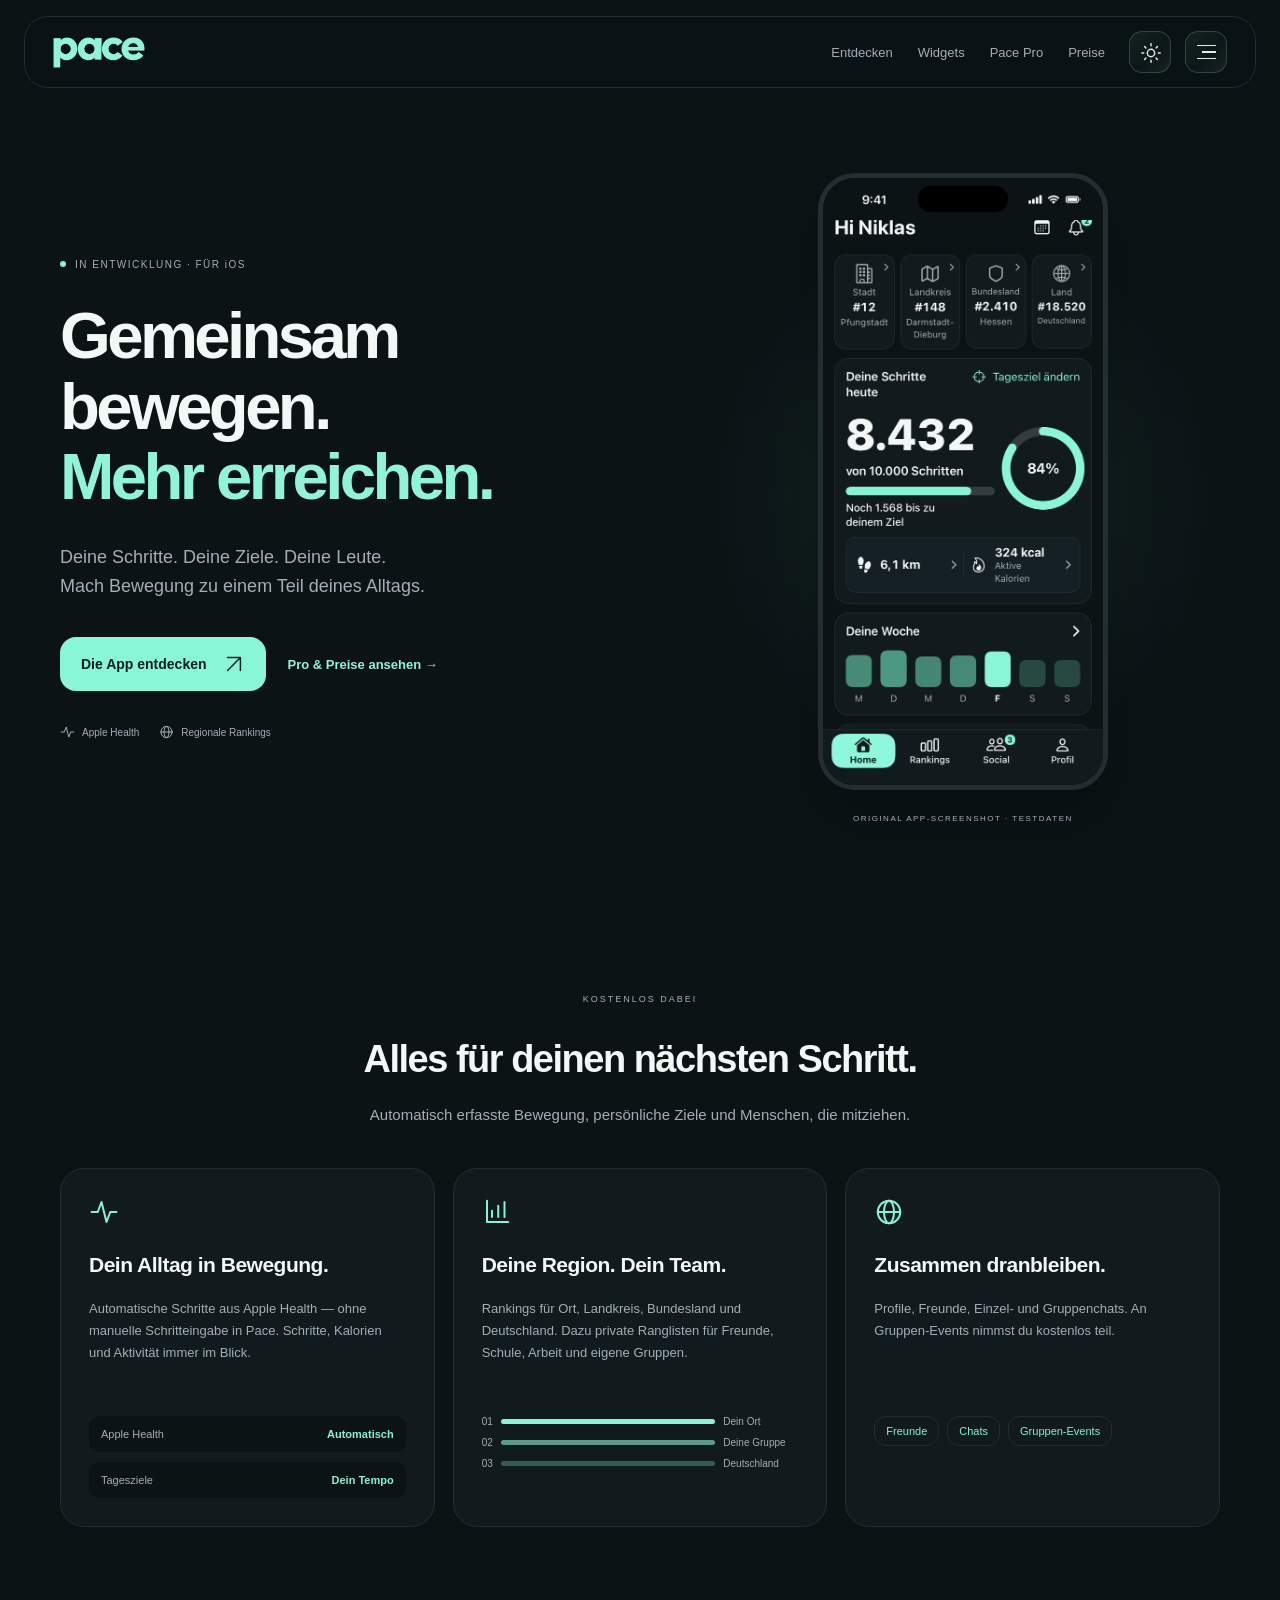
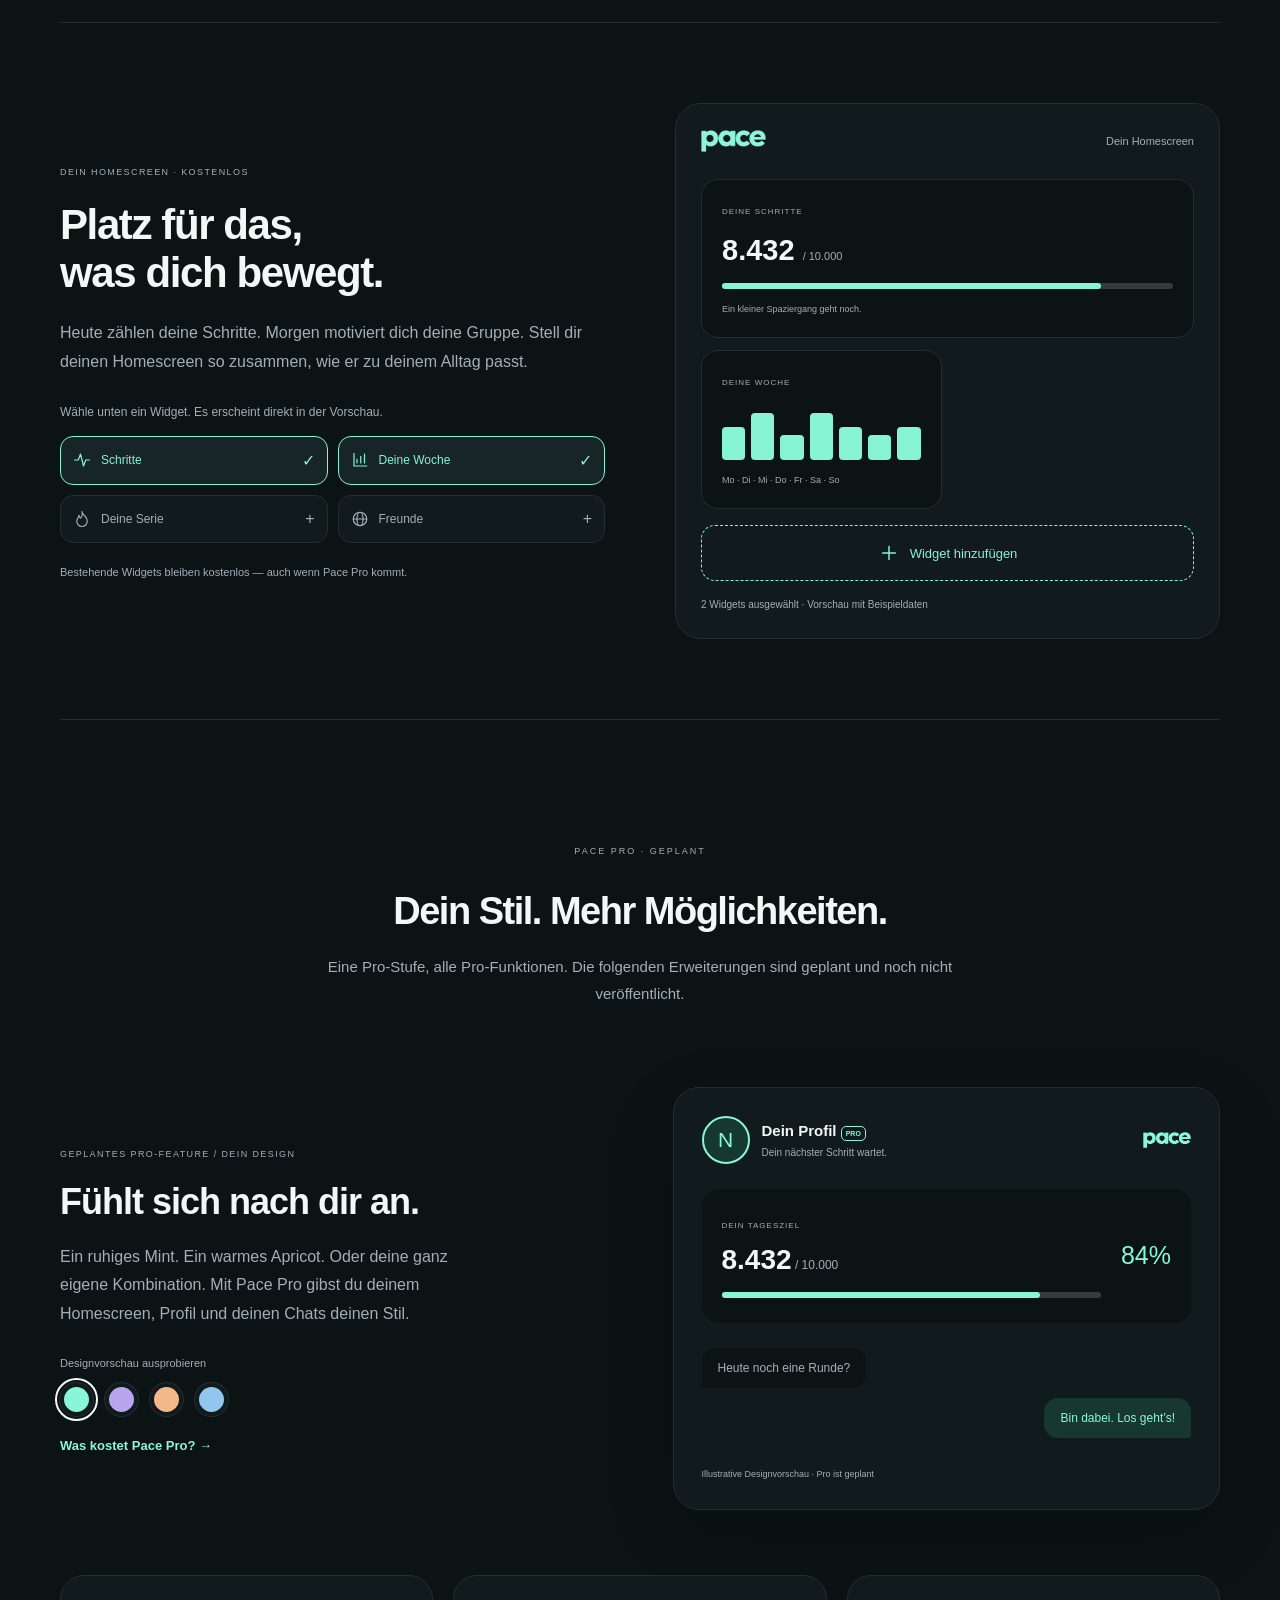
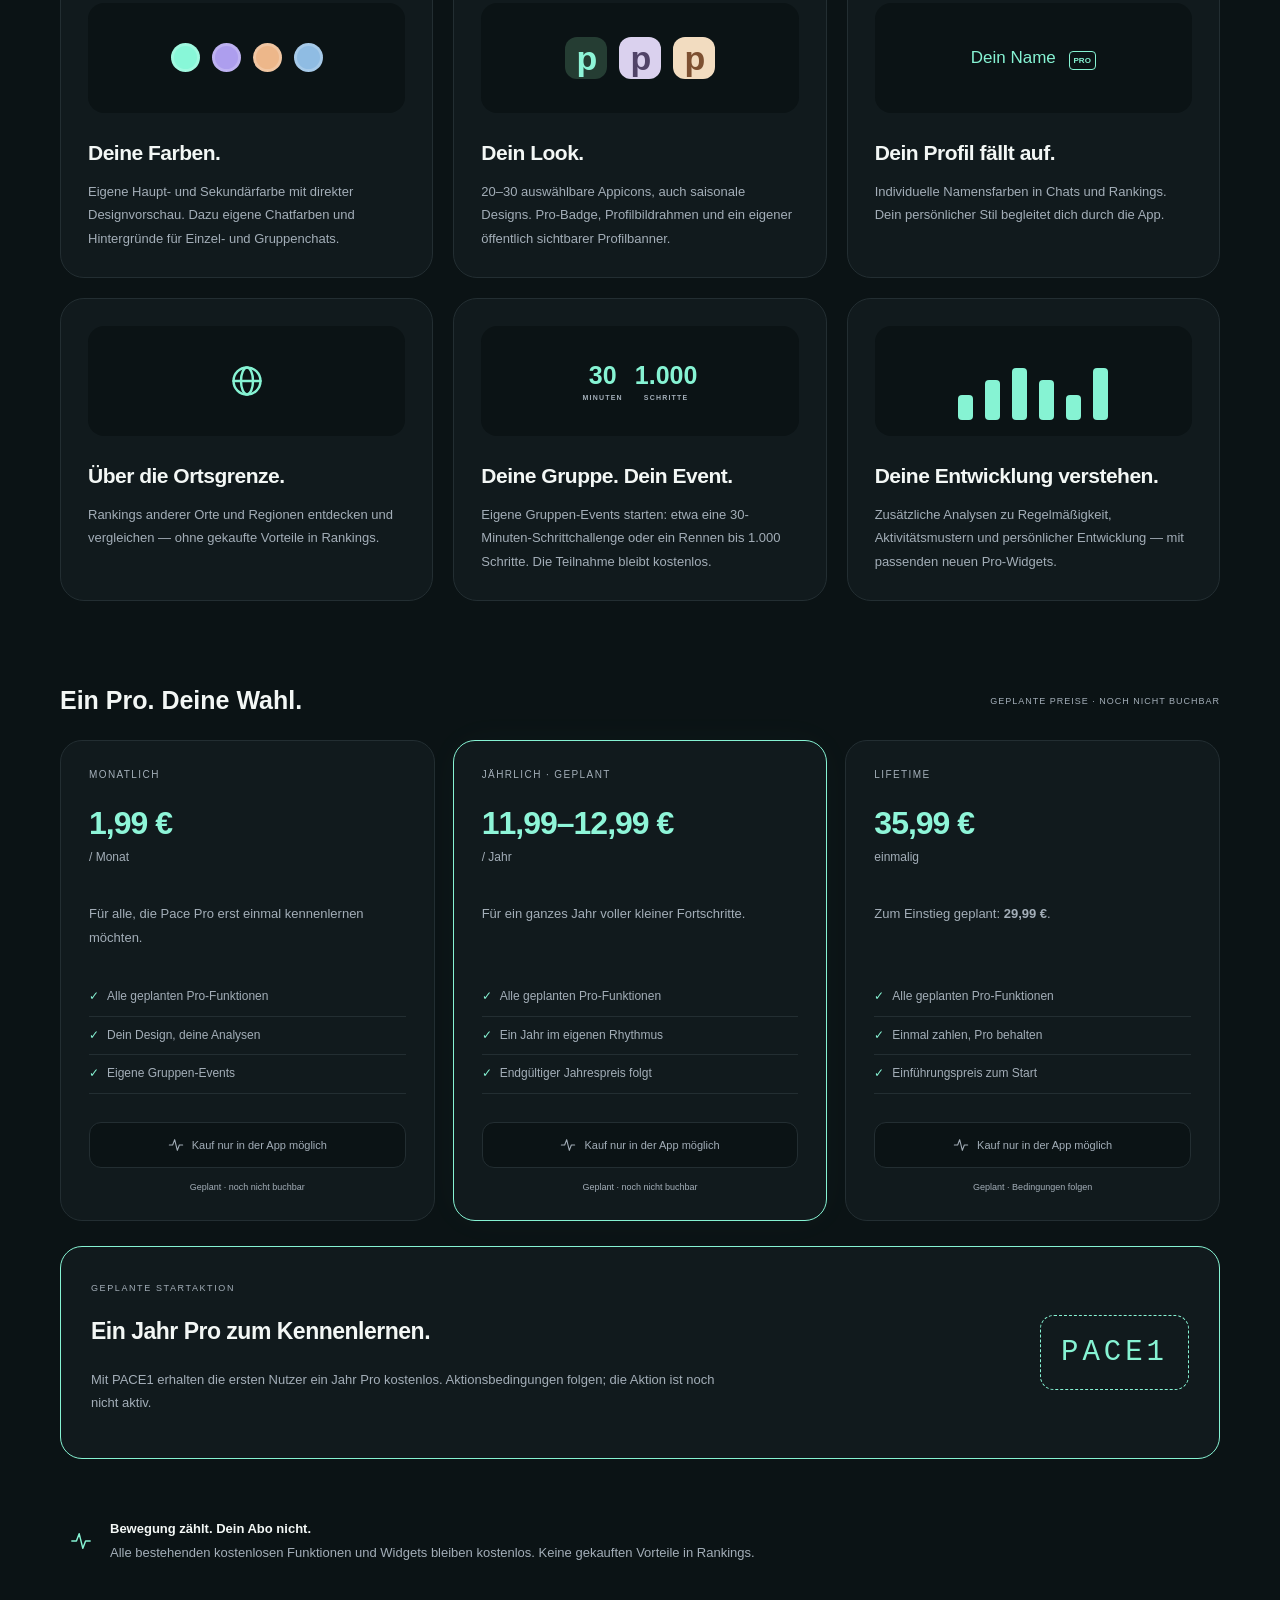
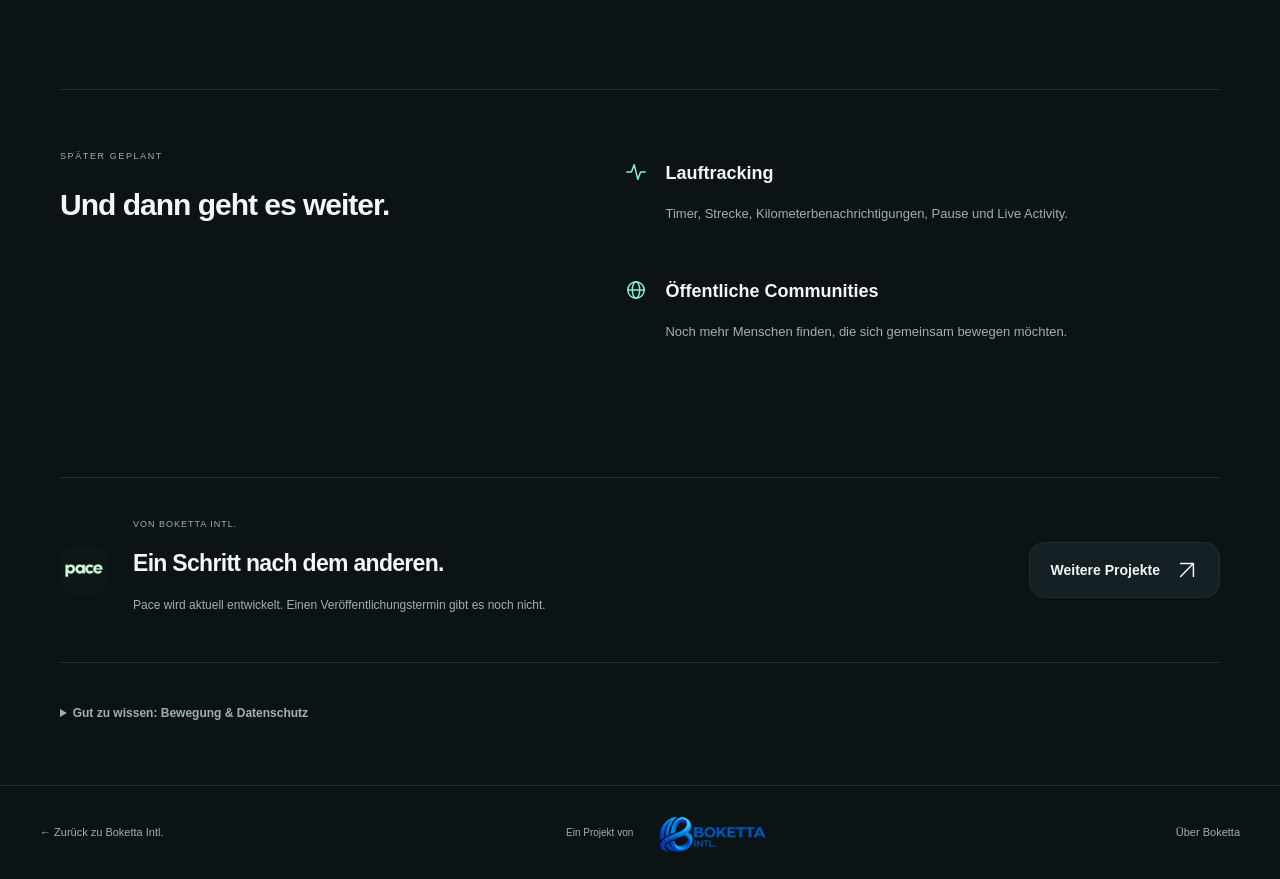
==== commit 92c11b43: "Match reference HUD dropdown and refine Pace widgets and pricing presentation" ====
--- a/sites/pace/index.html
+++ b/sites/pace/index.html
@@ -1,14 +1,13 @@
 <!doctype html>
-<html lang="de" data-theme="dark"><head><meta charset="utf-8"><meta name="viewport" content="width=device-width,initial-scale=1"><title>Pace — Jeder Schritt verbindet.</title><meta name="description" content="Pace macht tägliche Bewegung zum Social Game. Schritte, persönliche Ziele und Rankings mit Freunden. Ein iOS-Projekt von Boketta Intl."><script>try{document.documentElement.dataset.theme=localStorage.getItem('boketta-intl-theme')==='light'?'light':'dark'}catch{}</script><link rel="stylesheet" href="hub.css"><link rel="stylesheet" href="pace.css"></head>
-<body class="pace-page"><a class="skip-link" href="#pace-main">Zum Inhalt</a><header><div class="pace-nav"><a href="#pace-main" class="pace-wordmark" aria-label="Pace Startseite"></a><nav aria-label="Hauptnavigation"><a href="#entdecken">Entdecken</a><a href="#app-preview">Die App</a></nav><div class="hud-actions"><button class="icon-btn theme-toggle" aria-label="Helles Design aktivieren"><i data-icon="sun"></i></button><button class="nav-menu-btn" id="menuOpen" aria-label="Menü öffnen" aria-expanded="false" aria-controls="siteMenu"><span></span><span></span><span></span></button></div></div></header>
-<div class="site-menu" id="siteMenu" role="dialog" aria-modal="true" aria-label="Pace Navigation" aria-hidden="true"><div class="site-menu-panel"><div class="site-menu-head"><span class="pace-wordmark" role="img" aria-label="Pace"></span><button class="close" id="menuClose" aria-label="Menü schließen">×</button></div><div class="menu-links"><div class="menu-label">PACE ENTDECKEN</div><a class="menu-destination" href="#pace-main"><i data-icon="activity"></i> Startseite</a><a class="menu-destination" href="#entdecken"><i data-icon="grid"></i> Funktionen</a><a class="menu-destination" href="#app-preview"><i data-icon="image"></i> Ein Blick in die App</a><a class="menu-destination" href="#pace-info"><i data-icon="globe"></i> Bewegung & Datenschutz</a><a class="menu-destination" href="#pace-pro"><i data-icon="spark"></i> Pace Pro <small>Geplant</small></a><div class="menu-label">VON BOKETTA</div><a class="menu-destination" href="https://boketta-intl.netlify.app/">Alle Boketta-Projekte <i data-icon="external"></i></a></div><a class="pace-maker" href="https://boketta-intl.netlify.app/"><img src="assets/boketta-logo.png" alt="Boketta Intl."></a></div></div>
-<main id="pace-main" class="pace-wrap"><section class="pace-hero"><div class="pace-copy"><span class="pace-badge"><span></span> IN ENTWICKLUNG · FÜR iOS</span><h1>Gemeinsam<br>bewegen.<br><em>Mehr erreichen.</em></h1><p>Deine Schritte. Deine Ziele. Deine Leute.<br>Mach Bewegung zu einem Teil deines Alltags.</p><a href="#entdecken" class="pace-button">Pace entdecken <i data-icon="arrow"></i></a><div class="pace-meta"><span><i data-icon="activity"></i> Apple Health</span><span><i data-icon="globe"></i> Regionale Rankings</span></div></div>
+<html lang="de" data-theme="dark"><head><meta charset="utf-8"><meta name="viewport" content="width=device-width,initial-scale=1"><title>Pace — Jeder Schritt verbindet.</title><meta name="description" content="Pace macht tägliche Bewegung zum Social Game. Schritte, persönliche Ziele und Rankings mit Freunden. Ein iOS-Projekt von Boketta Intl."><script>try{document.documentElement.dataset.theme=localStorage.getItem('boketta-intl-theme')==='light'?'light':'dark'}catch{}</script><link rel="stylesheet" href="hub.css"><link rel="stylesheet" href="pace.css"><link rel="stylesheet" href="navigation.css"><link rel="stylesheet" href="polish.css"></head>
+<body class="pace-page"><a class="skip-link" href="#pace-main">Zum Inhalt</a><header><div class="pace-nav"><a href="#pace-main" class="pace-wordmark" aria-label="Pace Startseite"></a><nav aria-label="Hauptnavigation"><a href="#entdecken">Entdecken</a><a href="#widgets">Widgets</a><a href="#pace-pro">Pace Pro</a><a href="#preise">Preise</a></nav><div class="hud-actions"><button class="icon-btn theme-toggle" aria-label="Helles Design aktivieren"><i data-icon="sun"></i></button><button class="nav-menu-btn" id="menuOpen" aria-label="Menü öffnen" aria-expanded="false" aria-controls="siteMenu"><span></span><span></span><span></span></button></div></div></header>
+<div class="site-menu" id="siteMenu" role="dialog" aria-modal="true" aria-label="Pace Navigation" aria-hidden="true"><div class="site-menu-panel"><div class="site-menu-head"><div><span class="menu-label">BOKETTA / MENÜ</span><strong>Pace</strong><small>Gemeinsam bewegen.</small></div><button class="close" id="menuClose" aria-label="Menü schließen">×</button></div><div class="menu-links"><div class="menu-label">ENTDECKEN</div><a class="menu-destination" href="#pace-main">Startseite</a><a class="menu-destination" href="#entdecken">Funktionen</a><a class="menu-destination" href="#widgets">Widgets hinzufügen</a><a class="menu-destination" href="#pace-pro">Pace Pro</a><a class="menu-destination" href="#preise">Preise</a><button type="button" class="menu-theme">Darstellung wechseln</button><a class="menu-destination" href="#pace-info">Info & Datenschutz</a><div class="menu-separator"></div><div class="menu-label">BOKETTA HUB</div><details class="hub-dropdown"><summary>Boketta Hub <span aria-hidden="true">⌄</span></summary><div><a href="https://boketta-intl.netlify.app/">Boketta Intl. Homepage</a><a href="https://pace.netlify.app/">Pace</a><a href="https://boketta-ki-dashboard.netlify.app/" target="_blank" rel="noopener">KI Dashboard</a><a href="https://boketta-sm.netlify.app/" target="_blank" rel="noopener">Social Media Manager</a><a href="https://boketta-games.netlify.app/" target="_blank" rel="noopener">Blockbuster Game</a></div></details></div></div></div><main id="pace-main" class="pace-wrap"><section class="pace-hero"><div class="pace-copy"><span class="pace-badge"><span></span> IN ENTWICKLUNG · FÜR iOS</span><h1>Gemeinsam<br>bewegen.<br><em>Mehr erreichen.</em></h1><p>Deine Schritte. Deine Ziele. Deine Leute.<br>Mach Bewegung zu einem Teil deines Alltags.</p><div class="hero-buttons"><a href="#entdecken" class="pace-button">Die App entdecken <i data-icon="arrow"></i></a><a class="pace-text-link" href="#preise">Pro & Preise ansehen →</a></div><div class="pace-meta"><span><i data-icon="activity"></i> Apple Health</span><span><i data-icon="globe"></i> Regionale Rankings</span></div></div>
 <div class="phone-stage" id="app-preview"><div class="phone-halo"></div><div class="real-phone"><img class="app-shot shot-dark" src="assets/pace-home-dark.png" alt="Pace-App im Dunkelmodus: Tagesziel, Schritte, Distanz und Wochenübersicht" width="600" height="1301"><img class="app-shot shot-light" src="assets/pace-home-light.png" alt="Pace-App im Hellmodus: Tagesziel, Schritte, Distanz und Wochenübersicht" width="600" height="1301"></div><span class="preview-label">ORIGINAL APP-SCREENSHOT · TESTDATEN</span></div></section>
-<section id="entdecken" class="pace-features"><div class="pace-section-title"><span>KOSTENLOS DABEI</span><h2>Alles für deinen nächsten Schritt.</h2><p>Automatisch erfasste Bewegung, persönliche Ziele und Menschen, die mitziehen.</p></div><div class="pace-feature-grid"><article><i data-icon="activity"></i><h3>Dein Alltag in Bewegung.</h3><p>Automatische Schritte aus Apple Health — ohne manuelle Schritteingabe in Pace. Schritte, Kalorien und Aktivität immer im Blick.</p><div class="feature-visual"><span class="metric">Apple Health <b>Automatisch</b></span><span class="metric">Tagesziele <b>Dein Tempo</b></span></div></article><article><i data-icon="chart"></i><h3>Deine Region. Dein Team.</h3><p>Rankings für Ort, Landkreis, Bundesland und Deutschland. Dazu private Ranglisten für Freunde, Schule, Arbeit und eigene Gruppen.</p><div class="rank-visual"><span>01 <i></i><b>Dein Ort</b></span><span>02 <i></i><b>Deine Gruppe</b></span><span>03 <i></i><b>Deutschland</b></span></div></article><article><i data-icon="globe"></i><h3>Zusammen dranbleiben.</h3><p>Profile, Freunde, Einzel- und Gruppenchats. An Gruppen-Events nimmst du kostenlos teil.</p><div class="free-tags"><span>Freunde</span><span>Chats</span><span>Gruppen-Events</span></div></article></div><div class="home-custom"><i data-icon="grid"></i><div><h3>Dein Homescreen, so wie du ihn brauchst.</h3><p>Widgets frei auswählen und anordnen. Der modulare Homescreen gehört zum kostenlosen Umfang.</p></div><span>KOSTENLOS</span></div></section>
+<section id="entdecken" class="pace-features"><div class="pace-section-title"><span>KOSTENLOS DABEI</span><h2>Alles für deinen nächsten Schritt.</h2><p>Automatisch erfasste Bewegung, persönliche Ziele und Menschen, die mitziehen.</p></div><div class="pace-feature-grid"><article><i data-icon="activity"></i><h3>Dein Alltag in Bewegung.</h3><p>Automatische Schritte aus Apple Health — ohne manuelle Schritteingabe in Pace. Schritte, Kalorien und Aktivität immer im Blick.</p><div class="feature-visual"><span class="metric">Apple Health <b>Automatisch</b></span><span class="metric">Tagesziele <b>Dein Tempo</b></span></div></article><article><i data-icon="chart"></i><h3>Deine Region. Dein Team.</h3><p>Rankings für Ort, Landkreis, Bundesland und Deutschland. Dazu private Ranglisten für Freunde, Schule, Arbeit und eigene Gruppen.</p><div class="rank-visual"><span>01 <i></i><b>Dein Ort</b></span><span>02 <i></i><b>Deine Gruppe</b></span><span>03 <i></i><b>Deutschland</b></span></div></article><article><i data-icon="globe"></i><h3>Zusammen dranbleiben.</h3><p>Profile, Freunde, Einzel- und Gruppenchats. An Gruppen-Events nimmst du kostenlos teil.</p><div class="free-tags"><span>Freunde</span><span>Chats</span><span>Gruppen-Events</span></div></article></div></section><section class="widget-section" id="widgets"><div class="widget-intro"><span class="pro-eyebrow">DEIN HOMESCREEN · KOSTENLOS</span><h2>Platz für das,<br>was dich bewegt.</h2><p>Heute zählen deine Schritte. Morgen motiviert dich deine Gruppe. Stell dir deinen Homescreen so zusammen, wie er zu deinem Alltag passt.</p><p class="widget-instruction">Wähle unten ein Widget. Es erscheint direkt in der Vorschau.</p><div class="widget-picker" aria-label="Widgets zur Vorschau hinzufügen"><button type="button" data-widget="steps" aria-pressed="true"><i data-icon="activity"></i> Schritte <span>✓</span></button><button type="button" data-widget="week" aria-pressed="true"><i data-icon="chart"></i> Deine Woche <span>✓</span></button><button type="button" data-widget="streak" aria-pressed="false"><i data-icon="flame"></i> Deine Serie <span>+</span></button><button type="button" data-widget="friends" aria-pressed="false"><i data-icon="globe"></i> Freunde <span>+</span></button></div><small>Bestehende Widgets bleiben kostenlos — auch wenn Pace Pro kommt.</small></div><div class="widget-board"><div class="widget-board-title"><span class="pace-wordmark" aria-label="Pace"></span><span>Dein Homescreen</span></div><div class="widget-board-content"><div class="demo-widget" data-demo="steps"><small>DEINE SCHRITTE</small><strong>8.432 <span>/ 10.000</span></strong><div class="preview-progress"><i></i></div><span class="demo-note">Ein kleiner Spaziergang geht noch.</span></div><div class="demo-widget" data-demo="week"><small>DEINE WOCHE</small><div class="mini-bars" aria-hidden="true"><i></i><i></i><i></i><i></i><i></i><i></i><i></i></div><span class="demo-note">Mo · Di · Mi · Do · Fr · Sa · So</span></div><div class="demo-widget" data-demo="streak" hidden><small>DEINE SERIE</small><strong>7 <span>Tage in Folge</span></strong><span class="demo-note">Bleib in deinem Rhythmus.</span></div><div class="demo-widget" data-demo="friends" hidden><small>DEINE FREUNDE</small><div class="demo-friends"><span>1</span><strong>Alex</strong><span>9.210</span></div><div class="demo-friends"><span>2</span><strong>Du</strong><span>8.432</span></div></div></div><button type="button" class="widget-add" id="widgetAdd"><i data-icon="plus"></i> Widget hinzufügen</button><p id="widgetFeedback" aria-live="polite">2 Widgets ausgewählt · Vorschau mit Beispieldaten</p></div></section>
 <section class="pro-section" id="pace-pro"><div class="pace-section-title"><span>PACE PRO · GEPLANT</span><h2>Dein Stil. Mehr Möglichkeiten.</h2><p>Eine Pro-Stufe, alle Pro-Funktionen. Die folgenden Erweiterungen sind geplant und noch nicht veröffentlicht.</p></div>
-<div class="pro-feature-grid"><article class="pro-feature"><div class="pro-visual palette-visual" aria-hidden="true"><i></i><i></i><i></i><i></i></div><h3>Deine Farben.</h3><p>Eigene Haupt- und Sekundärfarbe mit direkter Designvorschau. Dazu eigene Chatfarben und Hintergründe für Einzel- und Gruppenchats.</p></article><article class="pro-feature"><div class="pro-visual icons-visual" aria-hidden="true"><span>p</span><span>p</span><span>p</span></div><h3>Dein Look.</h3><p>20–30 auswählbare Appicons, auch saisonale Designs. Pro-Badge, Profilbildrahmen und ein eigener öffentlich sichtbarer Profilbanner.</p></article><article class="pro-feature"><div class="pro-visual name-visual" aria-hidden="true"><span>Dein Name <b>PRO</b></span></div><h3>Dein Profil fällt auf.</h3><p>Individuelle Namensfarben in Chats und Rankings. Dein persönlicher Stil begleitet dich durch die App.</p></article><article class="pro-feature"><div class="pro-visual" aria-hidden="true"><i data-icon="globe"></i></div><h3>Über die Ortsgrenze.</h3><p>Rankings anderer Orte und Regionen entdecken und vergleichen — ohne gekaufte Vorteile in Rankings.</p></article><article class="pro-feature"><div class="pro-visual event-visual" aria-hidden="true"><span>30 <small>MINUTEN</small></span><span>1.000 <small>SCHRITTE</small></span></div><h3>Deine Gruppe. Dein Event.</h3><p>Eigene Gruppen-Events starten: etwa eine 30-Minuten-Schrittchallenge oder ein Rennen bis 1.000 Schritte. Die Teilnahme bleibt kostenlos.</p></article><article class="pro-feature"><div class="pro-visual analysis-visual" aria-hidden="true"><i></i><i></i><i></i><i></i><i></i><i></i></div><h3>Deine Entwicklung verstehen.</h3><p>Zusätzliche Analysen zu Regelmäßigkeit, Aktivitätsmustern und persönlicher Entwicklung — mit passenden neuen Pro-Widgets.</p></article></div>
-<div class="price-heading"><h3>Ein Pro. Deine Wahl.</h3><span>GEPLANTE PREISE · NOCH NICHT BUCHBAR</span></div><div class="price-grid"><article><span>MONATLICH</span><strong>1,99 €<small>/ Monat</small></strong><p>Eine Pro-Stufe mit allen Pro-Funktionen.</p></article><article><span>JÄHRLICH · GEPLANT</span><strong>11,99–12,99 €<small>/ Jahr</small></strong><p>Der genaue Jahrespreis steht noch nicht fest.</p></article><article><span>LIFETIME</span><strong>35,99 €<small>einmalig</small></strong><p>Zum Einstieg geplant: <b>29,99 €</b>.</p></article></div>
+<div class="style-showcase"><div class="style-copy"><span class="pro-eyebrow">GEPLANTES PRO-FEATURE / DEIN DESIGN</span><h3>Fühlt sich nach dir an.</h3><p>Ein ruhiges Mint. Ein warmes Apricot. Oder deine ganz eigene Kombination. Mit Pace Pro gibst du deinem Homescreen, Profil und deinen Chats deinen Stil.</p><fieldset class="design-swatches"><legend>Designvorschau ausprobieren</legend><button type="button" data-color="mint" aria-label="Mint-Vorschau" aria-pressed="true"></button><button type="button" data-color="violet" aria-label="Violett-Vorschau" aria-pressed="false"></button><button type="button" data-color="peach" aria-label="Apricot-Vorschau" aria-pressed="false"></button><button type="button" data-color="blue" aria-label="Blau-Vorschau" aria-pressed="false"></button></fieldset><a class="pace-text-link" href="#preise">Was kostet Pace Pro? →</a></div><div class="design-preview" data-preview="mint"><div class="preview-profile"><span class="preview-avatar">N</span><div><strong>Dein Profil <b>PRO</b></strong><small>Dein nächster Schritt wartet.</small></div><span class="preview-logo" aria-hidden="true"></span></div><div class="preview-activity"><div><small>DEIN TAGESZIEL</small><strong>8.432<span> / 10.000</span></strong><div class="preview-progress"><i></i></div></div><span class="preview-progress-label">84%</span></div><div class="preview-chat"><span>Heute noch eine Runde?</span><span>Bin dabei. Los geht’s!</span></div><small class="preview-caption">Illustrative Designvorschau · Pro ist geplant</small></div></div><div class="pro-feature-grid"><article class="pro-feature"><div class="pro-visual palette-visual" aria-hidden="true"><i></i><i></i><i></i><i></i></div><h3>Deine Farben.</h3><p>Eigene Haupt- und Sekundärfarbe mit direkter Designvorschau. Dazu eigene Chatfarben und Hintergründe für Einzel- und Gruppenchats.</p></article><article class="pro-feature"><div class="pro-visual icons-visual" aria-hidden="true"><span>p</span><span>p</span><span>p</span></div><h3>Dein Look.</h3><p>20–30 auswählbare Appicons, auch saisonale Designs. Pro-Badge, Profilbildrahmen und ein eigener öffentlich sichtbarer Profilbanner.</p></article><article class="pro-feature"><div class="pro-visual name-visual" aria-hidden="true"><span>Dein Name <b>PRO</b></span></div><h3>Dein Profil fällt auf.</h3><p>Individuelle Namensfarben in Chats und Rankings. Dein persönlicher Stil begleitet dich durch die App.</p></article><article class="pro-feature"><div class="pro-visual" aria-hidden="true"><i data-icon="globe"></i></div><h3>Über die Ortsgrenze.</h3><p>Rankings anderer Orte und Regionen entdecken und vergleichen — ohne gekaufte Vorteile in Rankings.</p></article><article class="pro-feature"><div class="pro-visual event-visual" aria-hidden="true"><span>30 <small>MINUTEN</small></span><span>1.000 <small>SCHRITTE</small></span></div><h3>Deine Gruppe. Dein Event.</h3><p>Eigene Gruppen-Events starten: etwa eine 30-Minuten-Schrittchallenge oder ein Rennen bis 1.000 Schritte. Die Teilnahme bleibt kostenlos.</p></article><article class="pro-feature"><div class="pro-visual analysis-visual" aria-hidden="true"><i></i><i></i><i></i><i></i><i></i><i></i></div><h3>Deine Entwicklung verstehen.</h3><p>Zusätzliche Analysen zu Regelmäßigkeit, Aktivitätsmustern und persönlicher Entwicklung — mit passenden neuen Pro-Widgets.</p></article></div>
+<div class="price-heading" id="preise"><h3>Ein Pro. Deine Wahl.</h3><span>GEPLANTE PREISE · NOCH NICHT BUCHBAR</span></div><div class="price-grid"><article class="price-card"><span>MONATLICH</span><strong>1,99 €<small>/ Monat</small></strong><p>Für alle, die Pace Pro erst einmal kennenlernen möchten.</p><ul><li>Alle geplanten Pro-Funktionen</li><li>Dein Design, deine Analysen</li><li>Eigene Gruppen-Events</li></ul><div class="app-purchase"><i data-icon="activity"></i> Kauf nur in der App möglich</div><small>Geplant · noch nicht buchbar</small></article><article class="price-card"><span>JÄHRLICH · GEPLANT</span><strong>11,99–12,99 €<small>/ Jahr</small></strong><p>Für ein ganzes Jahr voller kleiner Fortschritte.</p><ul><li>Alle geplanten Pro-Funktionen</li><li>Ein Jahr im eigenen Rhythmus</li><li>Endgültiger Jahrespreis folgt</li></ul><div class="app-purchase"><i data-icon="activity"></i> Kauf nur in der App möglich</div><small>Geplant · noch nicht buchbar</small></article><article class="price-card"><span>LIFETIME</span><strong>35,99 €<small>einmalig</small></strong><p>Zum Einstieg geplant: <b>29,99 €</b>.</p><ul><li>Alle geplanten Pro-Funktionen</li><li>Einmal zahlen, Pro behalten</li><li>Einführungspreis zum Start</li></ul><div class="app-purchase"><i data-icon="activity"></i> Kauf nur in der App möglich</div><small>Geplant · Bedingungen folgen</small></article></div>
 <div class="launch-offer"><div><span>GEPLANTE STARTAKTION</span><h3>Ein Jahr Pro zum Kennenlernen.</h3><p>Mit PACE1 erhalten die ersten Nutzer ein Jahr Pro kostenlos. Aktionsbedingungen folgen; die Aktion ist noch nicht aktiv.</p></div><code>PACE1</code></div><div class="fair-note"><i data-icon="activity"></i><p><strong>Bewegung zählt. Dein Abo nicht.</strong><br>Alle bestehenden kostenlosen Funktionen und Widgets bleiben kostenlos. Keine gekauften Vorteile in Rankings.</p></div></section>
 <section class="pace-roadmap"><div><span>SPÄTER GEPLANT</span><h2>Und dann geht es weiter.</h2></div><div><article><i data-icon="activity"></i><div><h3>Lauftracking</h3><p>Timer, Strecke, Kilometerbenachrichtigungen, Pause und Live Activity.</p></div></article><article><i data-icon="globe"></i><div><h3>Öffentliche Communities</h3><p>Noch mehr Menschen finden, die sich gemeinsam bewegen möchten.</p></div></article></div></section>
 <section class="pace-note"><img src="assets/pace-icon.png" alt="Pace App-Icon"><div><span>VON BOKETTA INTL.</span><h2>Ein Schritt nach dem anderen.</h2><p>Pace wird aktuell entwickelt. Einen Veröffentlichungstermin gibt es noch nicht.</p></div><a class="pace-button secondary" href="https://boketta-intl.netlify.app/#collection">Weitere Projekte <i data-icon="arrow"></i></a></section>
-<details class="pace-details" id="pace-info"><summary>Gut zu wissen: Bewegung & Datenschutz</summary><p>Pace liest Bewegungsdaten aus Apple Health. Manuell eingetragene Schritte erscheinen in deinen Gesundheitsdaten, zählen aber nicht für Wettbewerbsrankings. Für regionale Rankings ist deine ausdrückliche Zustimmung vorgesehen.</p><p>Der Screenshot stammt aus der Pace-App und zeigt Testdaten. Diese Website liest keine Gesundheitsdaten aus. Die native App setzt iOS 17 oder neuer voraus.</p></details></main><footer class="pace-footer"><a href="https://boketta-intl.netlify.app/">← Zurück zu Boketta Intl.</a><a class="pace-maker" href="https://boketta-intl.netlify.app/"><span>Ein Projekt von</span><img src="assets/boketta-logo.png" alt="Boketta Intl."></a><a href="https://boketta-intl.netlify.app/#about">Über Boketta</a></footer><script src="pace-menu.js"></script><script src="hub.js"></script></body></html>
+<details class="pace-details" id="pace-info"><summary>Gut zu wissen: Bewegung & Datenschutz</summary><p>Pace liest Bewegungsdaten aus Apple Health. Manuell eingetragene Schritte erscheinen in deinen Gesundheitsdaten, zählen aber nicht für Wettbewerbsrankings. Für regionale Rankings ist deine ausdrückliche Zustimmung vorgesehen.</p><p>Der Screenshot stammt aus der Pace-App und zeigt Testdaten. Diese Website liest keine Gesundheitsdaten aus. Die native App setzt iOS 17 oder neuer voraus.</p></details></main><footer class="pace-footer"><a href="https://boketta-intl.netlify.app/">← Zurück zu Boketta Intl.</a><a class="pace-maker" href="https://boketta-intl.netlify.app/"><span>Ein Projekt von</span><img src="assets/boketta-logo.png" alt="Boketta Intl."></a><a href="https://boketta-intl.netlify.app/#about">Über Boketta</a></footer><script src="pace-menu.js"></script><script src="hub.js"></script><script src="navigation.js"></script><script src="polish.js"></script></body></html>
--- a/sites/pace/navigation.css
+++ b/sites/pace/navigation.css
@@ -0,0 +1,2 @@
+/* Shared HUD dropdown: positioned below the top bar, like the supplied reference. */
+header{z-index:1300!important}.nav{max-width:none!important;width:100%!important;padding:0 26px!important}.brand-logo{margin-right:auto}.brand-logo .logo-ready{width:156px;height:56px;object-fit:contain;object-position:left center}.site-menu{position:fixed!important;inset:106px 24px auto auto!important;width:min(430px,calc(100% - 48px))!important;height:auto!important;padding:0!important;background:none!important;backdrop-filter:none!important;z-index:1250!important;display:none;pointer-events:none}.site-menu.open{display:block!important}.site-menu-panel{width:100%!important;height:auto!important;max-height:calc(100dvh - 125px)!important;border-radius:22px!important;padding:0!important;pointer-events:auto;overflow:auto!important;background:var(--solid)!important;border:1px solid var(--line);box-shadow:0 20px 55px #0004;scrollbar-width:thin;scrollbar-color:#477ca0 transparent}.site-menu-head{padding:24px 28px 20px!important;display:flex!important;border-bottom:1px solid var(--line)}.site-menu-head strong{display:block;font-size:23px;margin:12px 0 7px;letter-spacing:-.6px}.site-menu-head small{color:var(--muted);font-size:13px}.site-menu-head .menu-label{padding:0!important;color:var(--blue)}.site-menu-head .close{display:none!important}.menu-links{padding:12px 18px 22px!important;max-height:none!important;overflow:visible!important}.menu-label{font-size:10px!important;font-weight:500!important;letter-spacing:1.6px;padding:16px!important;color:var(--muted)}.menu-destination,.menu-links>button{display:flex!important;align-items:center!important;justify-content:flex-start!important;gap:12px!important;padding:15px 16px!important;border:0!important;border-radius:9px;font-size:15px!important;font-weight:400!important;color:var(--muted)!important;text-align:left}.menu-destination:hover,.menu-links>button:hover,.hub-dropdown a:hover{background:var(--surface2);color:var(--text)!important}.menu-separator{height:1px;background:var(--line);margin:15px 0}.hub-dropdown{border:0}.hub-dropdown summary{display:flex;align-items:center;justify-content:space-between;cursor:pointer;padding:16px;color:var(--muted);font-size:15px;list-style:none}.hub-dropdown summary::-webkit-details-marker{display:none}.hub-dropdown summary span{font-size:17px;font-weight:400;transition:transform .2s}.hub-dropdown[open] summary span{transform:rotate(180deg)}.hub-dropdown>div{padding:7px 0 9px 14px}.hub-dropdown a{display:block;padding:14px 16px;font-size:14px;color:var(--muted);border-radius:9px}.nav-menu-btn[aria-expanded=true] span:nth-child(1){transform:translateY(6.5px) rotate(45deg)}.nav-menu-btn[aria-expanded=true] span:nth-child(2){opacity:0}.nav-menu-btn[aria-expanded=true] span:nth-child(3){transform:translateY(-6.5px) rotate(-45deg)}.nav-menu-btn{flex:none}.pace-nav{gap:24px}.pace-nav>.pace-wordmark{margin:0!important;width:92px!important;height:32px!important;flex:none}.pace-nav>nav{margin-left:auto}.pace-page .site-menu-panel{background:var(--pace-surface)!important}.pace-page .pace-maker img{width:125px;height:43px;object-fit:contain}.pace-page .menu-links>.menu-theme{font:inherit;background:transparent;width:100%;cursor:pointer}.pace-nav .hud-actions{margin-left:0}.menu-links .menu-tools{border:0}.site-menu-panel .menu-links small{font-weight:400}@media(max-width:760px){.nav{padding:0 16px!important}.brand-logo .logo-ready{width:135px;height:48px}.site-menu{inset:87px 12px auto auto!important;width:min(430px,calc(100% - 24px))!important}.site-menu-panel{max-height:calc(100dvh - 105px)!important}.site-menu-head{padding:20px 24px!important}.pace-nav{gap:12px;padding:0 17px}.pace-nav>.pace-wordmark{width:80px!important;height:28px!important}.pace-nav .hud-actions{margin-left:auto}.menu-links{padding:10px 12px 20px!important}}
--- a/sites/pace/polish.css
+++ b/sites/pace/polish.css
@@ -0,0 +1,2 @@
+.pace-wrap{max-width:1160px}.pace-hero{gap:80px;padding:85px 0 100px}.pace-copy h1{font-size:clamp(48px,5.1vw,74px);line-height:1.08}.pace-copy>p{font-size:18px;max-width:430px}.real-phone{width:290px;border-radius:37px;border-width:5px}.hero-buttons{display:flex;align-items:center;flex-wrap:wrap;gap:22px}.pace-text-link{font-size:13px;font-weight:600;color:var(--pace-brand);padding:10px 0}.pace-meta{font-size:10px}.pace-section-title{margin-bottom:40px}.pace-section-title h2{margin-bottom:0;font-size:38px}.style-showcase{display:grid;grid-template-columns:1fr 1fr;align-items:center;gap:65px;padding:40px 0 65px}.pro-eyebrow{font-size:9px;color:var(--pace-sub);letter-spacing:1.4px}.style-copy h3{font-size:36px;font-weight:650;letter-spacing:-1px;margin:20px 0}.style-copy p{font-size:16px;line-height:1.8;color:var(--pace-sub);max-width:440px}.design-swatches{border:0;padding:0;margin:28px 0 20px;display:flex;gap:12px}.design-swatches legend{font-size:11px;color:var(--pace-sub);padding:0 0 14px}.design-swatches button{width:33px;height:33px;border-radius:50%;border:4px solid var(--pace-surface);box-shadow:0 0 0 1px var(--pace-border);cursor:pointer;background:#88f7d8}.design-swatches [data-color=violet]{background:#b8a4ef}.design-swatches [data-color=peach]{background:#f4b88b}.design-swatches [data-color=blue]{background:#91c6ef}.design-swatches [aria-pressed=true]{outline:2px solid var(--pace-text);outline-offset:3px}.design-preview{--preview:#88f7d8;--preview2:#17382f;background:var(--pace-surface);padding:28px;border:1px solid var(--pace-border);border-radius:26px;box-shadow:0 25px 70px #0002}.design-preview[data-preview=violet]{--preview:#b8a4ef;--preview2:#342940}.design-preview[data-preview=peach]{--preview:#f4b88b;--preview2:#443025}.design-preview[data-preview=blue]{--preview:#91c6ef;--preview2:#243546}.preview-profile{display:flex;gap:12px;align-items:center}.preview-avatar{width:48px;height:48px;display:grid;place-items:center;border:2px solid var(--preview);border-radius:50%;color:var(--preview);font-size:21px;background:var(--preview2)}.preview-profile strong{font-size:15px;color:var(--pace-text)}.preview-profile b{font-size:7px;border:1px solid var(--preview);color:var(--preview);padding:3px 4px;border-radius:5px}.preview-profile small{font-size:10px;color:var(--pace-sub);display:block;margin-top:7px}.preview-logo{width:48px;height:25px;background:var(--preview);mask:url('assets/pace-wordmark.png') center/contain no-repeat;margin-left:auto}.preview-activity{display:flex;align-items:center;gap:20px;padding:25px 20px;background:var(--pace-bg);margin:25px 0;border-radius:17px}.preview-activity>div{flex:1}.preview-activity small{font-size:8px;letter-spacing:1px;color:var(--pace-sub)}.preview-activity strong{font-size:28px;display:block;margin-top:12px;color:var(--pace-text)}.preview-activity strong span{font-size:12px;color:var(--pace-sub);font-weight:400}.preview-progress{height:6px;background:var(--pace-track);border-radius:4px;margin-top:16px}.preview-progress i{display:block;width:84%;height:100%;background:var(--preview);border-radius:4px}.preview-progress-label{font-size:25px;color:var(--preview)}.preview-chat{display:flex;flex-direction:column;gap:10px;margin-bottom:25px}.preview-chat span{background:var(--pace-bg);color:var(--pace-sub);padding:13px 16px;align-self:flex-start;font-size:12px;border-radius:14px 14px 14px 3px}.preview-chat span:last-child{align-self:flex-end;color:var(--preview);background:var(--preview2);border-radius:14px 14px 3px 14px}.preview-caption{font-size:9px;color:var(--pace-sub)}.pro-feature-grid{gap:20px}.pro-feature{padding:27px}.pro-feature h3{font-size:21px}.pro-visual{height:110px}.price-heading{scroll-margin-top:130px;margin-top:85px}.price-card{display:flex!important;flex-direction:column;align-items:stretch!important;justify-content:flex-start!important;gap:0!important}.price-card>strong{font-size:32px!important;white-space:normal!important}.price-card>p{min-height:55px}.price-card ul{list-style:none;margin:8px 0 28px;padding:0;font-size:12px;color:var(--pace-sub);line-height:1.8}.price-card li{padding:8px 0;border-bottom:1px solid var(--pace-border)}.price-card li:before{content:'✓';color:var(--pace-accent);margin-right:8px}.price-card .pace-button{margin-top:auto;border:0;font-size:12px;padding:14px 12px;cursor:pointer}.price-card>small{font-size:9px;text-align:center;color:var(--pace-sub);margin-top:14px}.price-card:nth-child(2){border-color:var(--pace-accent);box-shadow:0 0 40px #88f7d807}.pace-note{padding:35px 0}.pace-note>img{width:48px;height:48px;border-radius:13px}.pace-note h2{font-size:23px}.pace-footer{padding:25px 40px;justify-content:space-between}.pace-footer .pace-maker{margin:0}.pace-maker span{font-size:10px}#planDialog{border:1px solid var(--pace-border);border-radius:24px;background:var(--pace-surface);color:var(--pace-text);padding:35px;width:min(480px,calc(100% - 32px));max-height:85dvh;overflow:auto}#planDialog::backdrop{background:#020b09aa;backdrop-filter:blur(5px)}#planDialog>.close{float:right}#planTitle{font-size:28px;letter-spacing:-.6px;margin:25px 0 10px}#planPrice{display:block;font-size:21px;color:var(--pace-brand)}#planDialog p{font-size:14px;line-height:1.8;color:var(--pace-sub)}.dialog-offer{background:var(--pace-bg);padding:18px;border-radius:15px;margin:25px 0}#planBack{border:0;width:100%;cursor:pointer}@media(max-width:950px){.style-showcase{gap:30px}.style-copy h3{font-size:29px}.design-preview{padding:20px}.preview-progress-label{display:none}}@media(max-width:700px){.pace-hero{padding:60px 0;gap:45px}.pace-copy h1{font-size:clamp(43px,11.5vw,62px)}.pace-copy>p{font-size:17px}.hero-buttons{gap:12px}.real-phone{width:280px}.style-showcase{grid-template-columns:1fr;padding:15px 0 40px;gap:28px}.pace-section-title h2{font-size:30px}.design-preview{padding:20px}.price-heading{margin-top:55px}.pace-footer{padding:24px;gap:24px;justify-content:flex-start}.price-card>p{min-height:0}.hero-buttons .pace-button{font-size:13px}.pace-nav>.pace-wordmark{object-position:left}.price-grid{gap:20px}}
+.app-purchase{margin-top:auto;background:var(--pace-bg);border:1px solid var(--pace-border);border-radius:12px;display:flex;align-items:center;justify-content:center;gap:8px;padding:14px 10px;font-size:11px;color:var(--pace-sub)}.app-purchase .icon{width:16px;height:16px}.widget-section{display:grid;grid-template-columns:1fr 1fr;gap:70px;align-items:center;border-block:1px solid var(--pace-border);padding:80px 0;margin:30px 0}.widget-intro h2{font-size:42px;line-height:1.15;letter-spacing:-1.4px;margin:22px 0}.widget-intro>p{font-size:16px;line-height:1.8;color:var(--pace-sub)}.widget-intro .widget-instruction{font-size:12px;margin-top:25px}.widget-intro>small{font-size:11px;line-height:1.7;color:var(--pace-sub);display:block;margin-top:20px}.widget-picker{display:grid;grid-template-columns:1fr 1fr;gap:10px}.widget-picker button{display:flex;align-items:center;gap:10px;padding:14px 12px;background:var(--pace-surface);color:var(--pace-sub);border:1px solid var(--pace-border);border-radius:13px;font-size:12px;text-align:left;cursor:pointer}.widget-picker button span{margin-left:auto;font-size:16px}.widget-picker button[aria-pressed=true]{border-color:var(--pace-accent);color:var(--pace-accent);background:color-mix(in srgb,var(--pace-accent) 5%,var(--pace-surface))}.widget-picker .icon{width:18px;height:18px}.widget-board{background:var(--pace-surface);padding:25px;border:1px solid var(--pace-border);border-radius:26px}.widget-board-title{display:flex;align-items:center;justify-content:space-between;margin-bottom:25px}.widget-board-title>.pace-wordmark{width:65px;height:25px;margin:0}.widget-board-title>span:last-child{font-size:11px;color:var(--pace-sub)}.widget-board-content{display:grid;grid-template-columns:1fr 1fr;gap:12px}.demo-widget{background:var(--pace-bg);padding:20px;border:1px solid var(--pace-border);border-radius:17px;min-width:0}.demo-widget[hidden]{display:none}.demo-widget:first-child{grid-column:1/-1}.demo-widget small{font-size:8px;letter-spacing:1px;color:var(--pace-sub)}.demo-widget>strong{display:block;font-size:29px;margin:16px 0;color:var(--pace-text)}.demo-widget>strong>span{font-size:11px;font-weight:400;color:var(--pace-sub)}.demo-widget .preview-progress i{background:var(--pace-accent)}.demo-note{font-size:9px;color:var(--pace-sub);line-height:1.7;display:block;margin-top:13px}.mini-bars{height:55px;display:flex;align-items:end;gap:6px;margin-top:16px}.mini-bars i{flex:1;height:60%;border-radius:4px;background:var(--pace-accent)}.mini-bars i:nth-child(2n){height:85%}.mini-bars i:nth-child(3n){height:45%}.demo-friends{display:flex;gap:10px;font-size:11px;margin-top:17px;align-items:center}.demo-friends strong{font-size:11px}.demo-friends>span:last-child{margin-left:auto;color:var(--pace-accent)}.demo-friends>span:first-child{color:var(--pace-sub)}.widget-add{width:100%;border:1px dashed var(--pace-accent);color:var(--pace-accent);border-radius:14px;background:transparent;padding:16px;display:flex;justify-content:center;align-items:center;gap:10px;margin-top:16px;cursor:pointer;font-size:13px}.widget-add:hover{background:var(--pace-bg)}#widgetFeedback{font-size:10px;line-height:1.6;color:var(--pace-sub);margin:16px 0 0}@media(max-width:950px){.widget-section{gap:30px}.widget-board{padding:20px}.widget-intro h2{font-size:34px}.widget-picker{grid-template-columns:1fr}}@media(max-width:700px){.widget-section{grid-template-columns:1fr;padding:55px 0;gap:30px}.widget-picker{grid-template-columns:1fr 1fr}.widget-intro h2{font-size:34px}.widget-board{padding:20px}.pace-nav>nav{display:none}}
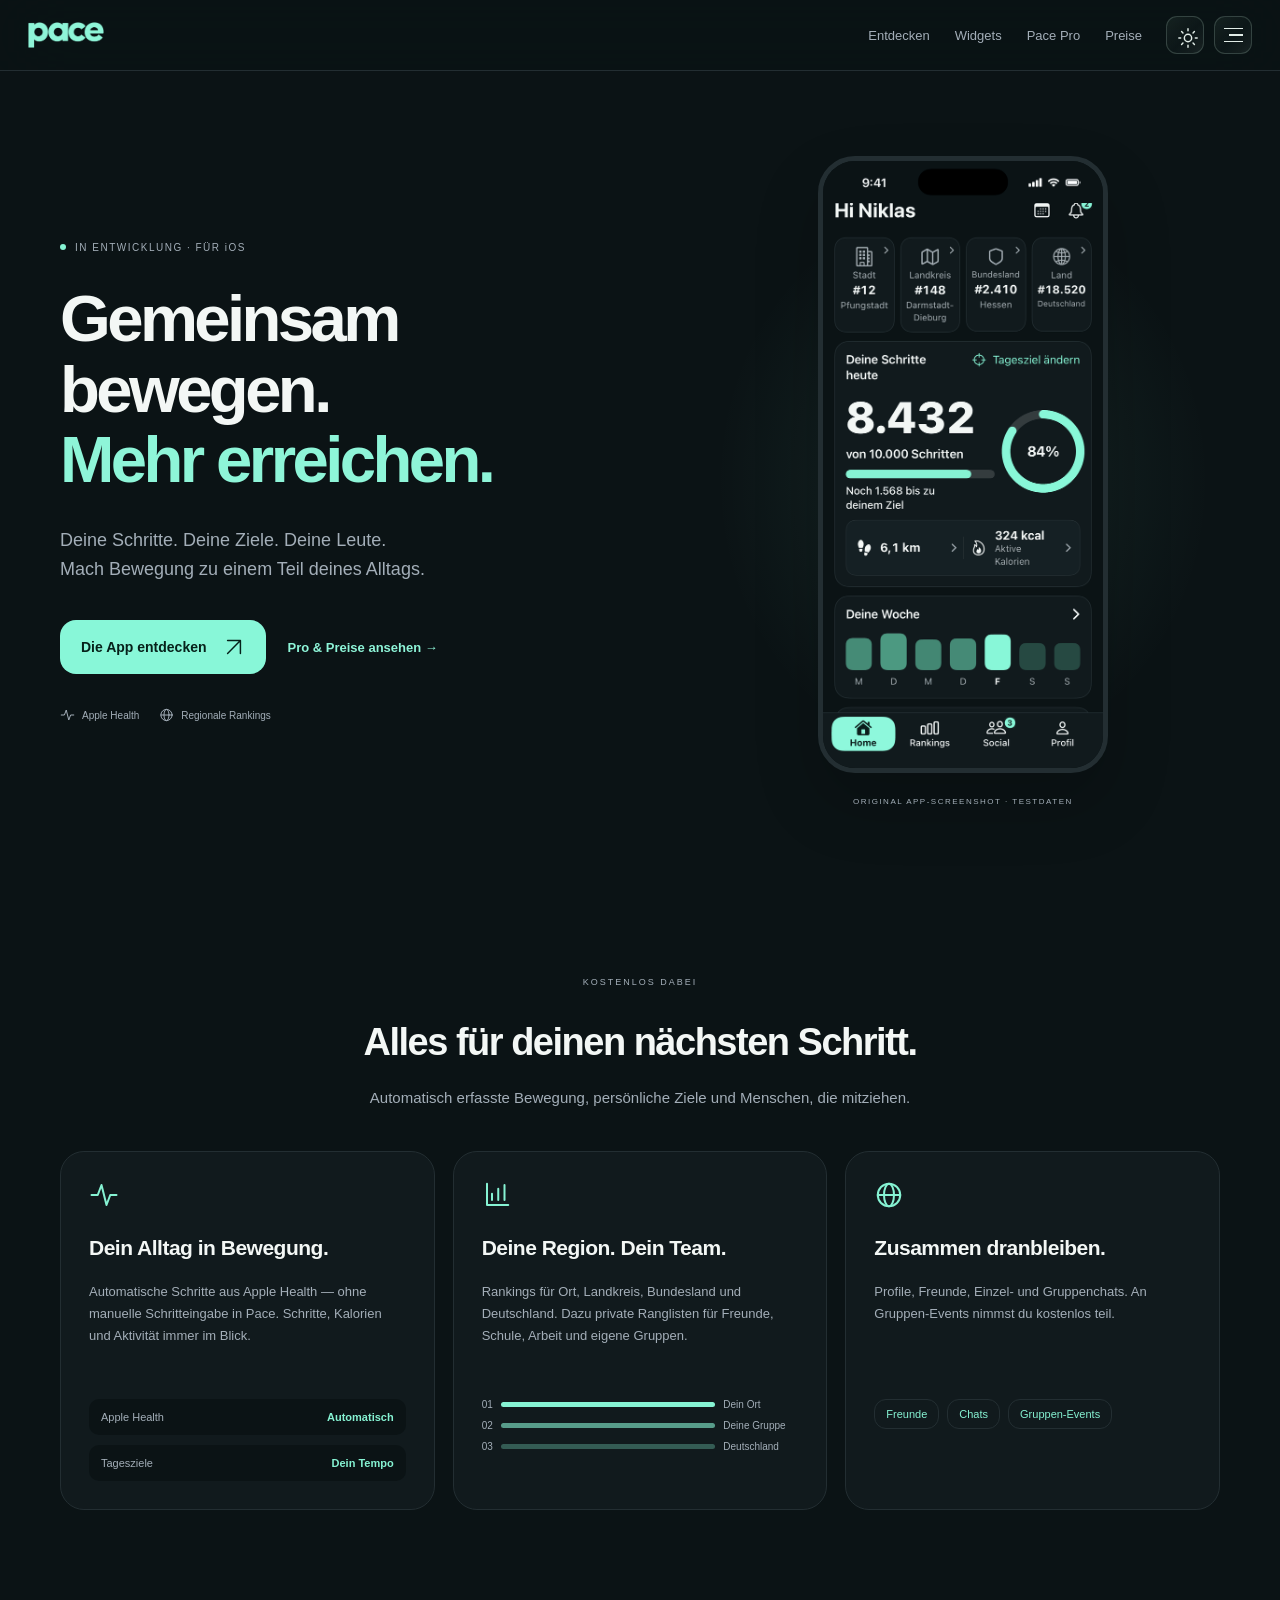
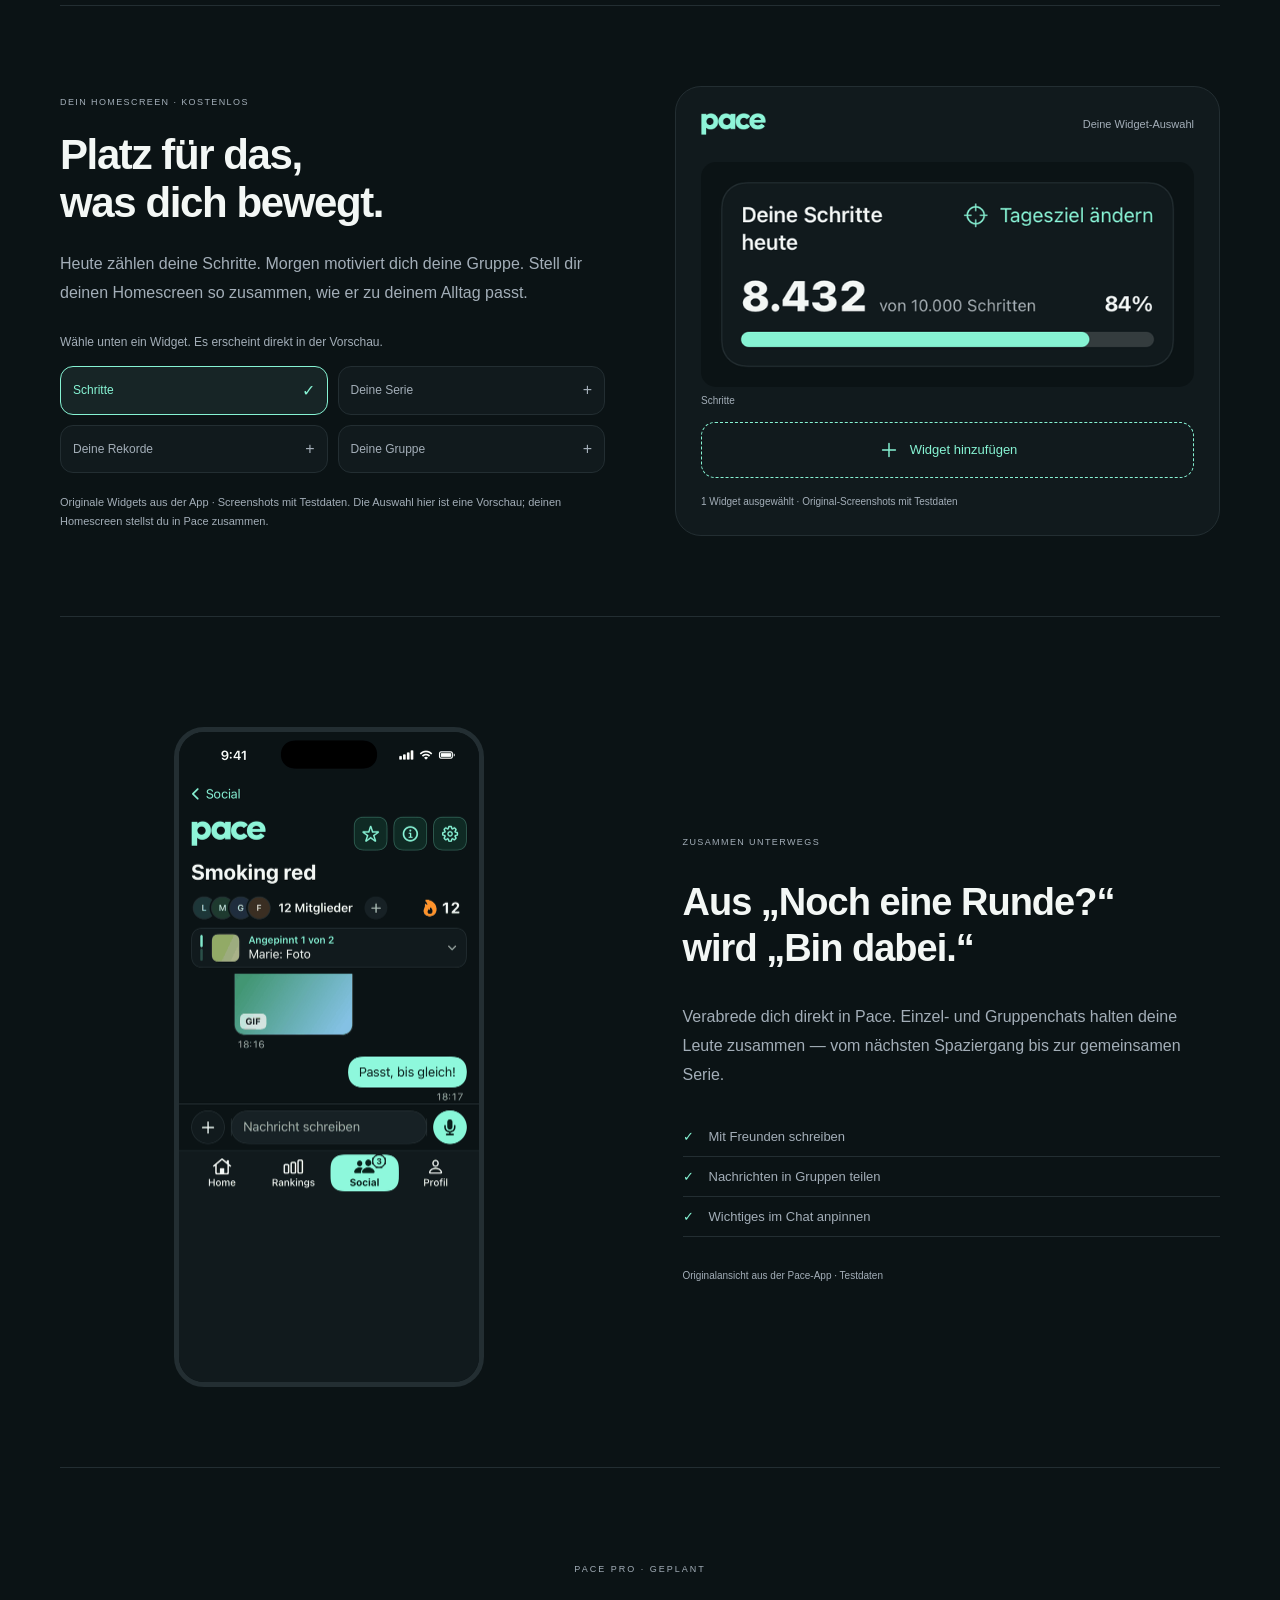
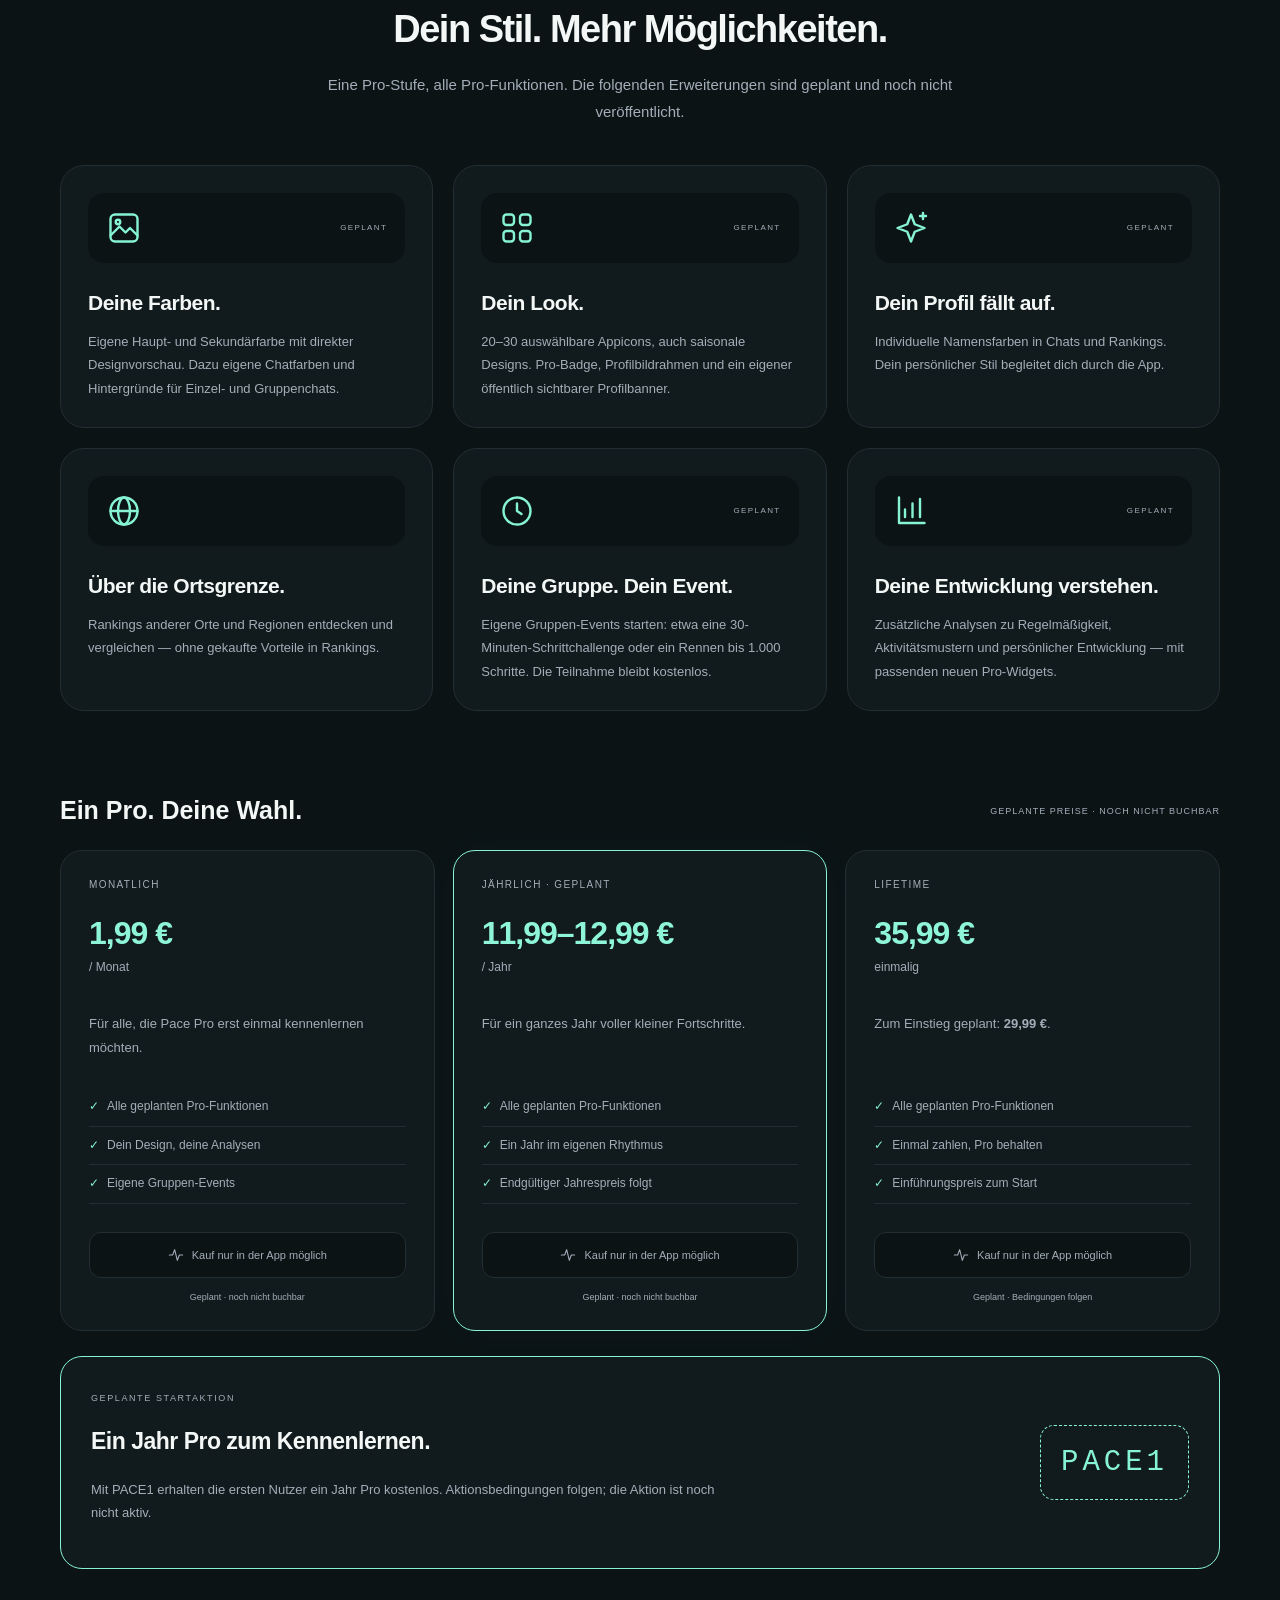
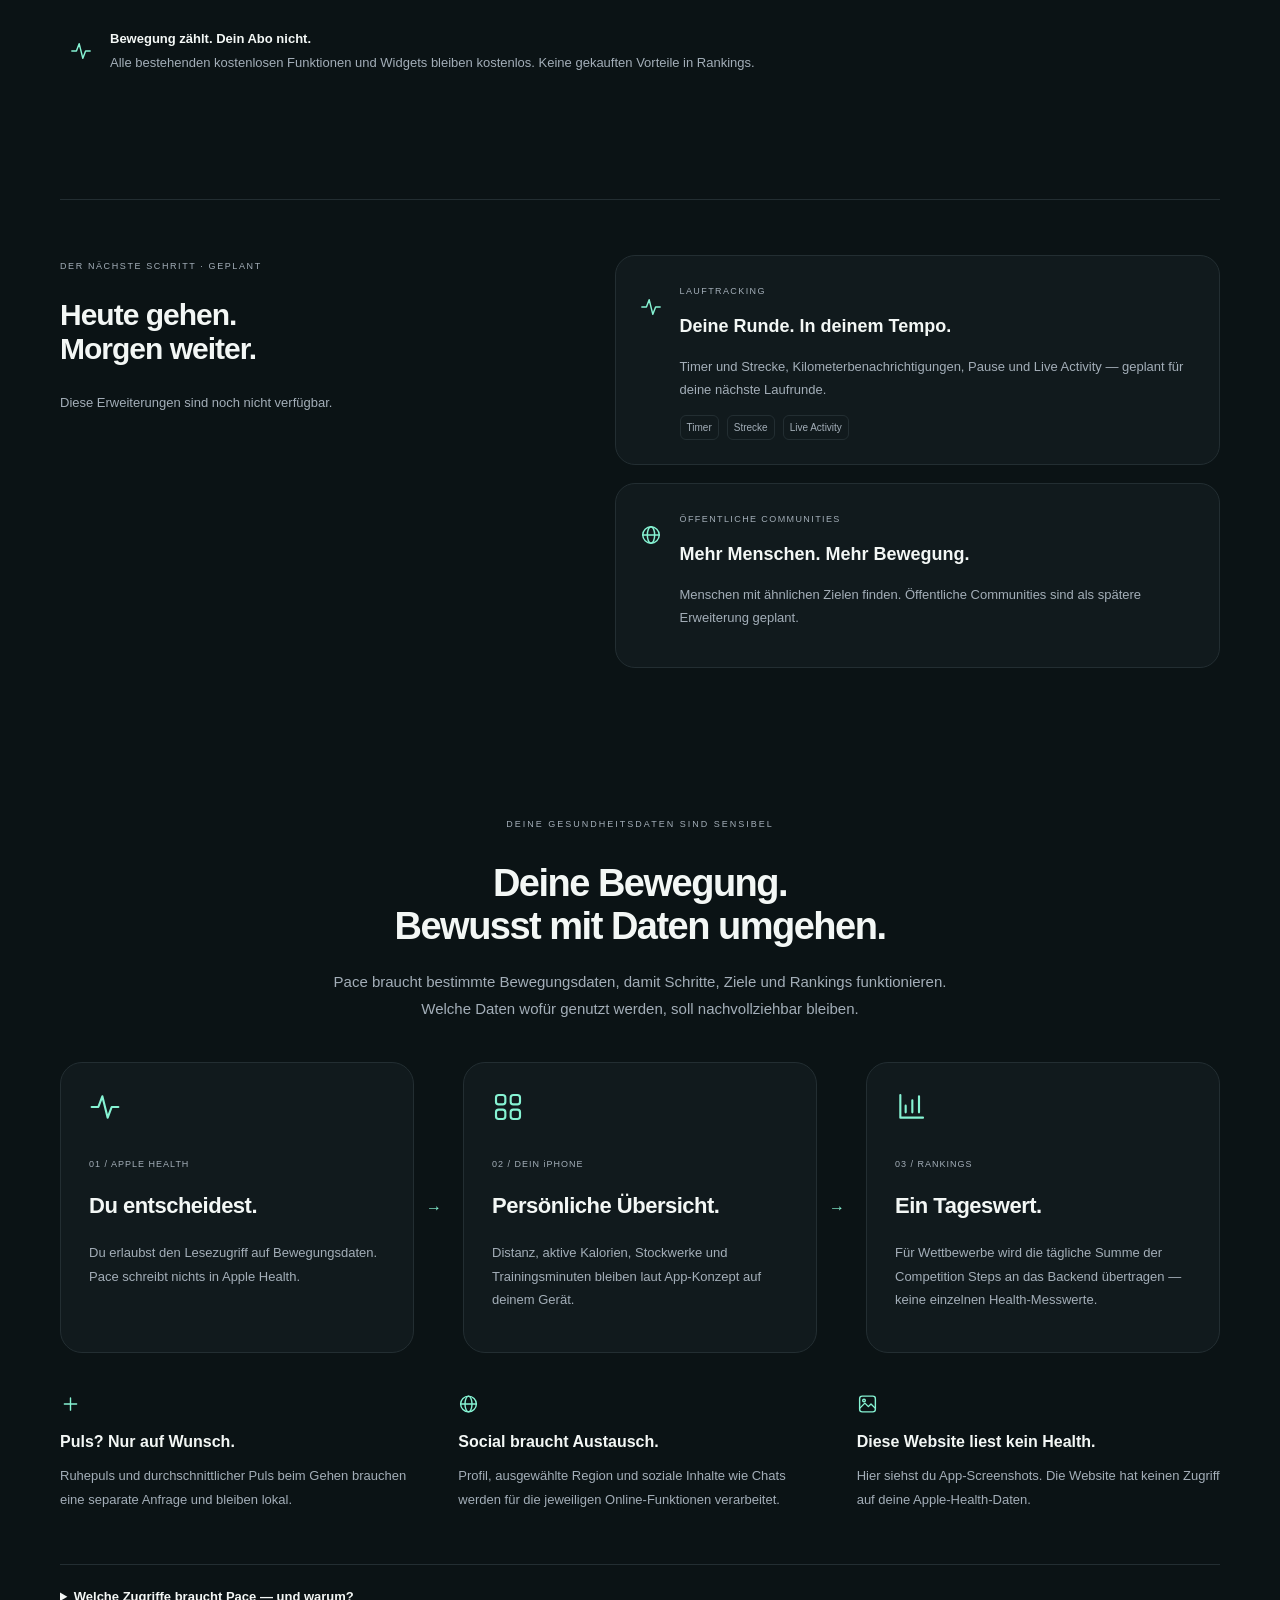
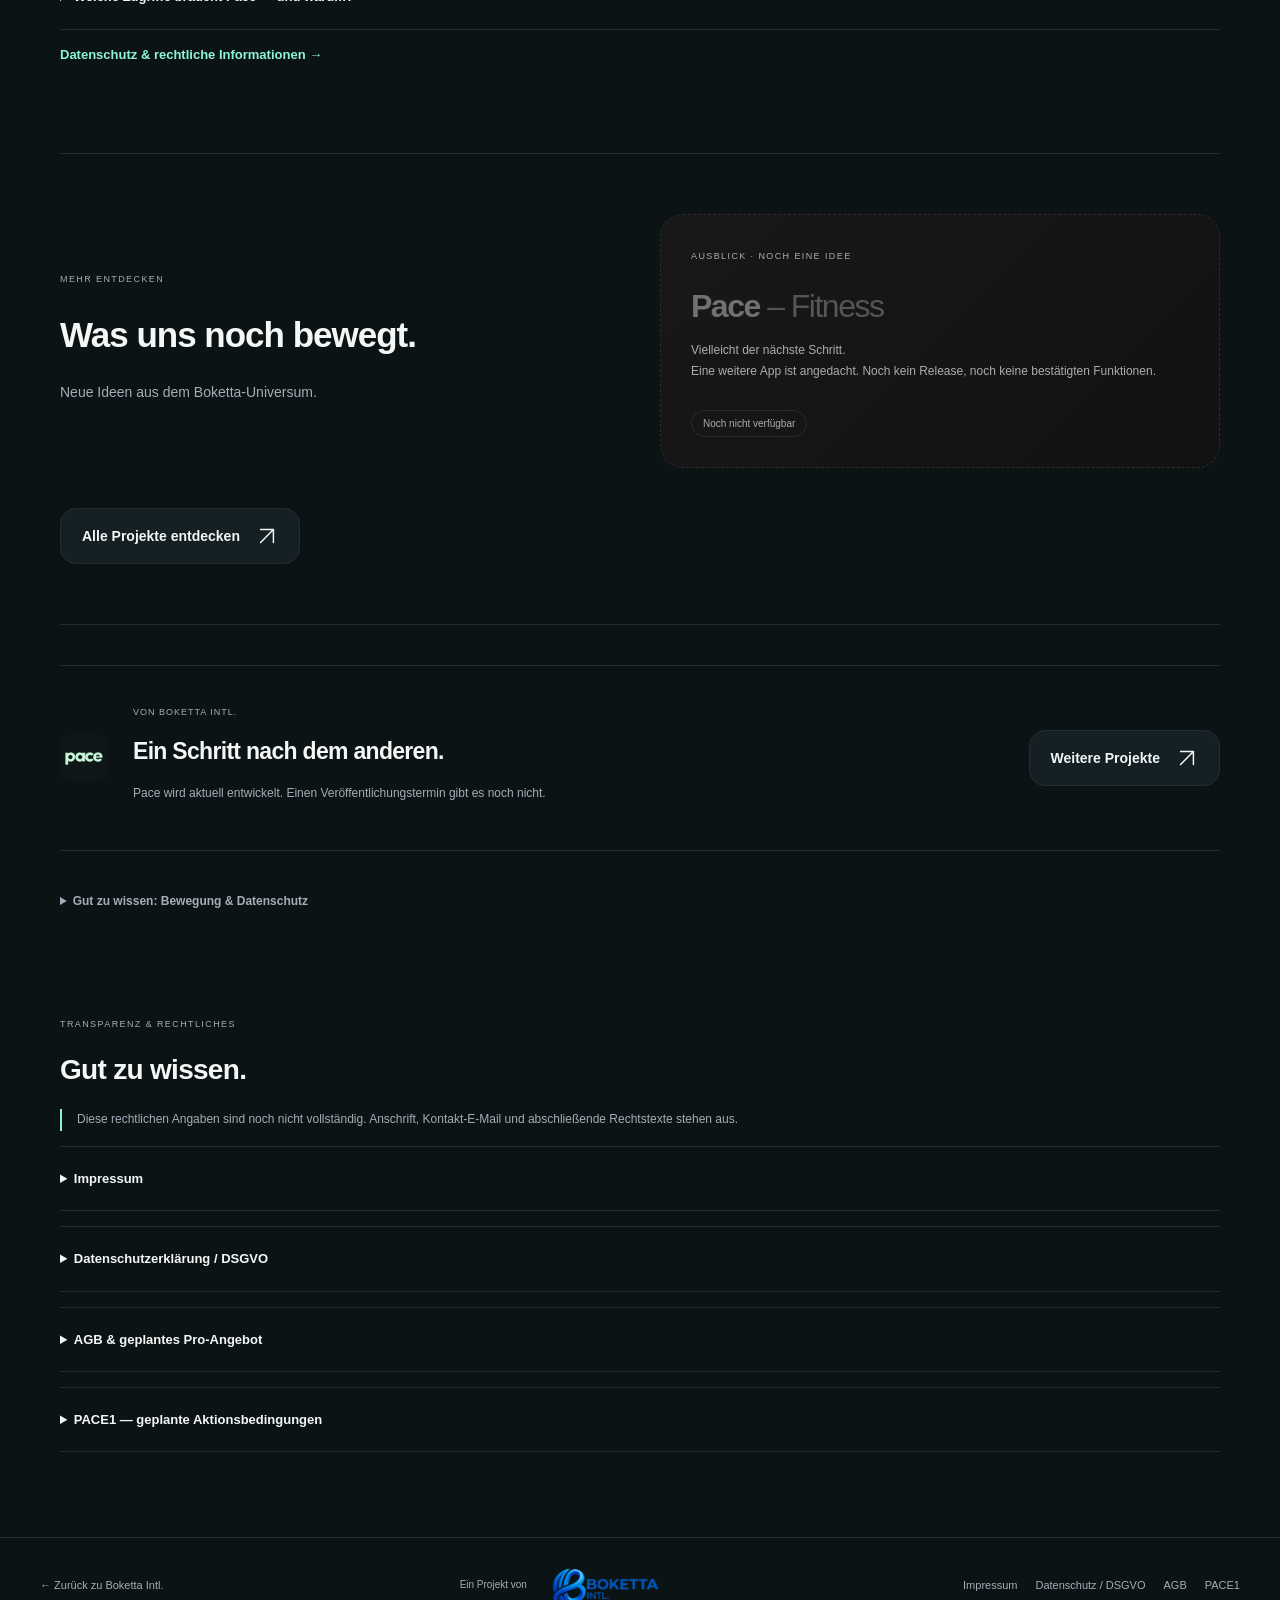
==== commit 0e98c4b1: "Use official Pace assets, refine wheel navigation and add privacy and roadmap sections" ====
--- a/sites/pace/index.html
+++ b/sites/pace/index.html
@@ -1,13 +1,16 @@
 <!doctype html>
-<html lang="de" data-theme="dark"><head><meta charset="utf-8"><meta name="viewport" content="width=device-width,initial-scale=1"><title>Pace — Jeder Schritt verbindet.</title><meta name="description" content="Pace macht tägliche Bewegung zum Social Game. Schritte, persönliche Ziele und Rankings mit Freunden. Ein iOS-Projekt von Boketta Intl."><script>try{document.documentElement.dataset.theme=localStorage.getItem('boketta-intl-theme')==='light'?'light':'dark'}catch{}</script><link rel="stylesheet" href="hub.css"><link rel="stylesheet" href="pace.css"><link rel="stylesheet" href="navigation.css"><link rel="stylesheet" href="polish.css"></head>
+<html lang="de" data-theme="dark"><head><meta charset="utf-8"><meta name="viewport" content="width=device-width,initial-scale=1"><title>Pace — Jeder Schritt verbindet.</title><meta name="description" content="Pace macht tägliche Bewegung zum Social Game. Schritte, persönliche Ziele und Rankings mit Freunden. Ein iOS-Projekt von Boketta Intl."><script>try{document.documentElement.dataset.theme=localStorage.getItem('boketta-intl-theme')==='light'?'light':'dark'}catch{}</script><link rel="stylesheet" href="hub.css"><link rel="stylesheet" href="pace.css"><link rel="stylesheet" href="navigation.css"><link rel="stylesheet" href="polish.css"><link rel="stylesheet" href="details.css"></head>
 <body class="pace-page"><a class="skip-link" href="#pace-main">Zum Inhalt</a><header><div class="pace-nav"><a href="#pace-main" class="pace-wordmark" aria-label="Pace Startseite"></a><nav aria-label="Hauptnavigation"><a href="#entdecken">Entdecken</a><a href="#widgets">Widgets</a><a href="#pace-pro">Pace Pro</a><a href="#preise">Preise</a></nav><div class="hud-actions"><button class="icon-btn theme-toggle" aria-label="Helles Design aktivieren"><i data-icon="sun"></i></button><button class="nav-menu-btn" id="menuOpen" aria-label="Menü öffnen" aria-expanded="false" aria-controls="siteMenu"><span></span><span></span><span></span></button></div></div></header>
-<div class="site-menu" id="siteMenu" role="dialog" aria-modal="true" aria-label="Pace Navigation" aria-hidden="true"><div class="site-menu-panel"><div class="site-menu-head"><div><span class="menu-label">BOKETTA / MENÜ</span><strong>Pace</strong><small>Gemeinsam bewegen.</small></div><button class="close" id="menuClose" aria-label="Menü schließen">×</button></div><div class="menu-links"><div class="menu-label">ENTDECKEN</div><a class="menu-destination" href="#pace-main">Startseite</a><a class="menu-destination" href="#entdecken">Funktionen</a><a class="menu-destination" href="#widgets">Widgets hinzufügen</a><a class="menu-destination" href="#pace-pro">Pace Pro</a><a class="menu-destination" href="#preise">Preise</a><button type="button" class="menu-theme">Darstellung wechseln</button><a class="menu-destination" href="#pace-info">Info & Datenschutz</a><div class="menu-separator"></div><div class="menu-label">BOKETTA HUB</div><details class="hub-dropdown"><summary>Boketta Hub <span aria-hidden="true">⌄</span></summary><div><a href="https://boketta-intl.netlify.app/">Boketta Intl. Homepage</a><a href="https://pace.netlify.app/">Pace</a><a href="https://boketta-ki-dashboard.netlify.app/" target="_blank" rel="noopener">KI Dashboard</a><a href="https://boketta-sm.netlify.app/" target="_blank" rel="noopener">Social Media Manager</a><a href="https://boketta-games.netlify.app/" target="_blank" rel="noopener">Blockbuster Game</a></div></details></div></div></div><main id="pace-main" class="pace-wrap"><section class="pace-hero"><div class="pace-copy"><span class="pace-badge"><span></span> IN ENTWICKLUNG · FÜR iOS</span><h1>Gemeinsam<br>bewegen.<br><em>Mehr erreichen.</em></h1><p>Deine Schritte. Deine Ziele. Deine Leute.<br>Mach Bewegung zu einem Teil deines Alltags.</p><div class="hero-buttons"><a href="#entdecken" class="pace-button">Die App entdecken <i data-icon="arrow"></i></a><a class="pace-text-link" href="#preise">Pro & Preise ansehen →</a></div><div class="pace-meta"><span><i data-icon="activity"></i> Apple Health</span><span><i data-icon="globe"></i> Regionale Rankings</span></div></div>
+<div class="site-menu" id="siteMenu" role="dialog" aria-modal="true" aria-label="Pace Navigation" aria-hidden="true"><div class="site-menu-panel"><div class="site-menu-head"><div><span class="menu-label">BOKETTA / MENÜ</span><strong>Pace</strong><small>Gemeinsam bewegen.</small></div><button class="close" id="menuClose" aria-label="Menü schließen">×</button></div><div class="menu-links"><div class="menu-label">ENTDECKEN</div><a class="menu-destination" href="#pace-main">Startseite</a><a class="menu-destination" href="#entdecken">Funktionen</a><a class="menu-destination" href="#widgets">Widgets hinzufügen</a><a class="menu-destination" href="#pace-pro">Pace Pro</a><a class="menu-destination" href="#preise">Preise</a><button type="button" class="menu-theme">Darstellung wechseln</button><a class="menu-destination" href="#chats">Chats & Freunde</a><a class="menu-destination" href="#ausblick">Ausblick</a><a class="menu-destination" href="#datenschutz">Daten & Zugriffe</a><a class="menu-destination" href="#projekte">Projekte entdecken</a><a class="menu-destination" href="#rechtliches">Impressum & Rechtliches</a><div class="menu-separator"></div><div class="menu-label">BOKETTA HUB</div><details class="hub-dropdown"><summary>Boketta Hub <span aria-hidden="true">⌄</span></summary><div><a href="https://boketta-intl.netlify.app/">Boketta Intl. Homepage</a><a href="https://paceios.netlify.app/">Pace</a><a href="https://boketta-ki-dashboard.netlify.app/" target="_blank" rel="noopener">KI Dashboard</a><a href="https://boketta-sm.netlify.app/" target="_blank" rel="noopener">Social Media Manager</a><a href="https://boketta-games.netlify.app/" target="_blank" rel="noopener">Blockbuster Game</a></div></details></div></div></div><main id="pace-main" class="pace-wrap"><section class="pace-hero"><div class="pace-copy"><span class="pace-badge"><span></span> IN ENTWICKLUNG · FÜR iOS</span><h1>Gemeinsam<br>bewegen.<br><em>Mehr erreichen.</em></h1><p>Deine Schritte. Deine Ziele. Deine Leute.<br>Mach Bewegung zu einem Teil deines Alltags.</p><div class="hero-buttons"><a href="#entdecken" class="pace-button">Die App entdecken <i data-icon="arrow"></i></a><a class="pace-text-link" href="#preise">Pro & Preise ansehen →</a></div><div class="pace-meta"><span><i data-icon="activity"></i> Apple Health</span><span><i data-icon="globe"></i> Regionale Rankings</span></div></div>
 <div class="phone-stage" id="app-preview"><div class="phone-halo"></div><div class="real-phone"><img class="app-shot shot-dark" src="assets/pace-home-dark.png" alt="Pace-App im Dunkelmodus: Tagesziel, Schritte, Distanz und Wochenübersicht" width="600" height="1301"><img class="app-shot shot-light" src="assets/pace-home-light.png" alt="Pace-App im Hellmodus: Tagesziel, Schritte, Distanz und Wochenübersicht" width="600" height="1301"></div><span class="preview-label">ORIGINAL APP-SCREENSHOT · TESTDATEN</span></div></section>
-<section id="entdecken" class="pace-features"><div class="pace-section-title"><span>KOSTENLOS DABEI</span><h2>Alles für deinen nächsten Schritt.</h2><p>Automatisch erfasste Bewegung, persönliche Ziele und Menschen, die mitziehen.</p></div><div class="pace-feature-grid"><article><i data-icon="activity"></i><h3>Dein Alltag in Bewegung.</h3><p>Automatische Schritte aus Apple Health — ohne manuelle Schritteingabe in Pace. Schritte, Kalorien und Aktivität immer im Blick.</p><div class="feature-visual"><span class="metric">Apple Health <b>Automatisch</b></span><span class="metric">Tagesziele <b>Dein Tempo</b></span></div></article><article><i data-icon="chart"></i><h3>Deine Region. Dein Team.</h3><p>Rankings für Ort, Landkreis, Bundesland und Deutschland. Dazu private Ranglisten für Freunde, Schule, Arbeit und eigene Gruppen.</p><div class="rank-visual"><span>01 <i></i><b>Dein Ort</b></span><span>02 <i></i><b>Deine Gruppe</b></span><span>03 <i></i><b>Deutschland</b></span></div></article><article><i data-icon="globe"></i><h3>Zusammen dranbleiben.</h3><p>Profile, Freunde, Einzel- und Gruppenchats. An Gruppen-Events nimmst du kostenlos teil.</p><div class="free-tags"><span>Freunde</span><span>Chats</span><span>Gruppen-Events</span></div></article></div></section><section class="widget-section" id="widgets"><div class="widget-intro"><span class="pro-eyebrow">DEIN HOMESCREEN · KOSTENLOS</span><h2>Platz für das,<br>was dich bewegt.</h2><p>Heute zählen deine Schritte. Morgen motiviert dich deine Gruppe. Stell dir deinen Homescreen so zusammen, wie er zu deinem Alltag passt.</p><p class="widget-instruction">Wähle unten ein Widget. Es erscheint direkt in der Vorschau.</p><div class="widget-picker" aria-label="Widgets zur Vorschau hinzufügen"><button type="button" data-widget="steps" aria-pressed="true"><i data-icon="activity"></i> Schritte <span>✓</span></button><button type="button" data-widget="week" aria-pressed="true"><i data-icon="chart"></i> Deine Woche <span>✓</span></button><button type="button" data-widget="streak" aria-pressed="false"><i data-icon="flame"></i> Deine Serie <span>+</span></button><button type="button" data-widget="friends" aria-pressed="false"><i data-icon="globe"></i> Freunde <span>+</span></button></div><small>Bestehende Widgets bleiben kostenlos — auch wenn Pace Pro kommt.</small></div><div class="widget-board"><div class="widget-board-title"><span class="pace-wordmark" aria-label="Pace"></span><span>Dein Homescreen</span></div><div class="widget-board-content"><div class="demo-widget" data-demo="steps"><small>DEINE SCHRITTE</small><strong>8.432 <span>/ 10.000</span></strong><div class="preview-progress"><i></i></div><span class="demo-note">Ein kleiner Spaziergang geht noch.</span></div><div class="demo-widget" data-demo="week"><small>DEINE WOCHE</small><div class="mini-bars" aria-hidden="true"><i></i><i></i><i></i><i></i><i></i><i></i><i></i></div><span class="demo-note">Mo · Di · Mi · Do · Fr · Sa · So</span></div><div class="demo-widget" data-demo="streak" hidden><small>DEINE SERIE</small><strong>7 <span>Tage in Folge</span></strong><span class="demo-note">Bleib in deinem Rhythmus.</span></div><div class="demo-widget" data-demo="friends" hidden><small>DEINE FREUNDE</small><div class="demo-friends"><span>1</span><strong>Alex</strong><span>9.210</span></div><div class="demo-friends"><span>2</span><strong>Du</strong><span>8.432</span></div></div></div><button type="button" class="widget-add" id="widgetAdd"><i data-icon="plus"></i> Widget hinzufügen</button><p id="widgetFeedback" aria-live="polite">2 Widgets ausgewählt · Vorschau mit Beispieldaten</p></div></section>
+<section id="entdecken" class="pace-features"><div class="pace-section-title"><span>KOSTENLOS DABEI</span><h2>Alles für deinen nächsten Schritt.</h2><p>Automatisch erfasste Bewegung, persönliche Ziele und Menschen, die mitziehen.</p></div><div class="pace-feature-grid"><article><i data-icon="activity"></i><h3>Dein Alltag in Bewegung.</h3><p>Automatische Schritte aus Apple Health — ohne manuelle Schritteingabe in Pace. Schritte, Kalorien und Aktivität immer im Blick.</p><div class="feature-visual"><span class="metric">Apple Health <b>Automatisch</b></span><span class="metric">Tagesziele <b>Dein Tempo</b></span></div></article><article><i data-icon="chart"></i><h3>Deine Region. Dein Team.</h3><p>Rankings für Ort, Landkreis, Bundesland und Deutschland. Dazu private Ranglisten für Freunde, Schule, Arbeit und eigene Gruppen.</p><div class="rank-visual"><span>01 <i></i><b>Dein Ort</b></span><span>02 <i></i><b>Deine Gruppe</b></span><span>03 <i></i><b>Deutschland</b></span></div></article><article><i data-icon="globe"></i><h3>Zusammen dranbleiben.</h3><p>Profile, Freunde, Einzel- und Gruppenchats. An Gruppen-Events nimmst du kostenlos teil.</p><div class="free-tags"><span>Freunde</span><span>Chats</span><span>Gruppen-Events</span></div></article></div></section><section class="widget-section" id="widgets"><div class="widget-intro"><span class="pro-eyebrow">DEIN HOMESCREEN · KOSTENLOS</span><h2>Platz für das,<br>was dich bewegt.</h2><p>Heute zählen deine Schritte. Morgen motiviert dich deine Gruppe. Stell dir deinen Homescreen so zusammen, wie er zu deinem Alltag passt.</p><p class="widget-instruction">Wähle unten ein Widget. Es erscheint direkt in der Vorschau.</p><div class="widget-picker" aria-label="Originale Pace-Widgets auswählen"><button type="button" data-widget="steps" aria-pressed="true">Schritte<span>✓</span></button><button type="button" data-widget="streak" aria-pressed="false">Deine Serie<span>+</span></button><button type="button" data-widget="records" aria-pressed="false">Deine Rekorde<span>+</span></button><button type="button" data-widget="group" aria-pressed="false">Deine Gruppe<span>+</span></button></div><small>Originale Widgets aus der App · Screenshots mit Testdaten. Die Auswahl hier ist eine Vorschau; deinen Homescreen stellst du in Pace zusammen.</small></div><div class="widget-board"><div class="widget-board-title"><span class="pace-wordmark" aria-label="Pace"></span><span>Deine Widget-Auswahl</span></div><div class="widget-board-content"><figure class="demo-widget" data-demo="steps" ><img class="official-shot shot-dark" src="assets/widget-steps-dark.png" alt="Schritte – Dunkelmodus" ><img class="official-shot shot-light" src="assets/widget-steps-light.png" alt="Schritte – Hellmodus" ><figcaption>Schritte</figcaption></figure><figure class="demo-widget" data-demo="streak" hidden><img class="official-shot shot-dark" src="assets/widget-streak-dark.png" alt="Persönliche Serie – Dunkelmodus" ><img class="official-shot shot-light" src="assets/widget-streak-light.png" alt="Persönliche Serie – Hellmodus" ><figcaption>Persönliche Serie</figcaption></figure><figure class="demo-widget" data-demo="records" hidden><img class="official-shot shot-dark" src="assets/widget-records-dark.png" alt="Persönliche Rekorde – Dunkelmodus" ><img class="official-shot shot-light" src="assets/widget-records-light.png" alt="Persönliche Rekorde – Hellmodus" ><figcaption>Persönliche Rekorde</figcaption></figure><figure class="demo-widget" data-demo="group" hidden><img class="official-shot shot-dark" src="assets/widget-group-dark.png" alt="Gruppenfortschritt – Dunkelmodus" ><img class="official-shot shot-light" src="assets/widget-group-light.png" alt="Gruppenfortschritt – Hellmodus" ><figcaption>Gruppenfortschritt</figcaption></figure></div><button type="button" class="widget-add" id="widgetAdd"><i data-icon="plus"></i> Widget hinzufügen</button><p id="widgetFeedback" aria-live="polite">1 Widget ausgewählt · Original-Screenshots mit Testdaten</p></div></section>
+<section class="official-chat" id="chats"><div class="chat-image"><img class="official-shot shot-dark" src="assets/chat-dark.png" alt="Original Pace-Gruppenchat mit angepinnter Nachricht und gemeinsamer Serie – Dunkelmodus" ><img class="official-shot shot-light" src="assets/chat-light.png" alt="Original Pace-Gruppenchat mit angepinnter Nachricht und gemeinsamer Serie – Hellmodus" ></div><div><span class="pro-eyebrow">ZUSAMMEN UNTERWEGS</span><h2>Aus „Noch eine Runde?“<br>wird „Bin dabei.“</h2><p>Verabrede dich direkt in Pace. Einzel- und Gruppenchats halten deine Leute zusammen — vom nächsten Spaziergang bis zur gemeinsamen Serie.</p><ul><li>Mit Freunden schreiben</li><li>Nachrichten in Gruppen teilen</li><li>Wichtiges im Chat anpinnen</li></ul><span class="source-note">Originalansicht aus der Pace-App · Testdaten</span></div></section>
 <section class="pro-section" id="pace-pro"><div class="pace-section-title"><span>PACE PRO · GEPLANT</span><h2>Dein Stil. Mehr Möglichkeiten.</h2><p>Eine Pro-Stufe, alle Pro-Funktionen. Die folgenden Erweiterungen sind geplant und noch nicht veröffentlicht.</p></div>
-<div class="style-showcase"><div class="style-copy"><span class="pro-eyebrow">GEPLANTES PRO-FEATURE / DEIN DESIGN</span><h3>Fühlt sich nach dir an.</h3><p>Ein ruhiges Mint. Ein warmes Apricot. Oder deine ganz eigene Kombination. Mit Pace Pro gibst du deinem Homescreen, Profil und deinen Chats deinen Stil.</p><fieldset class="design-swatches"><legend>Designvorschau ausprobieren</legend><button type="button" data-color="mint" aria-label="Mint-Vorschau" aria-pressed="true"></button><button type="button" data-color="violet" aria-label="Violett-Vorschau" aria-pressed="false"></button><button type="button" data-color="peach" aria-label="Apricot-Vorschau" aria-pressed="false"></button><button type="button" data-color="blue" aria-label="Blau-Vorschau" aria-pressed="false"></button></fieldset><a class="pace-text-link" href="#preise">Was kostet Pace Pro? →</a></div><div class="design-preview" data-preview="mint"><div class="preview-profile"><span class="preview-avatar">N</span><div><strong>Dein Profil <b>PRO</b></strong><small>Dein nächster Schritt wartet.</small></div><span class="preview-logo" aria-hidden="true"></span></div><div class="preview-activity"><div><small>DEIN TAGESZIEL</small><strong>8.432<span> / 10.000</span></strong><div class="preview-progress"><i></i></div></div><span class="preview-progress-label">84%</span></div><div class="preview-chat"><span>Heute noch eine Runde?</span><span>Bin dabei. Los geht’s!</span></div><small class="preview-caption">Illustrative Designvorschau · Pro ist geplant</small></div></div><div class="pro-feature-grid"><article class="pro-feature"><div class="pro-visual palette-visual" aria-hidden="true"><i></i><i></i><i></i><i></i></div><h3>Deine Farben.</h3><p>Eigene Haupt- und Sekundärfarbe mit direkter Designvorschau. Dazu eigene Chatfarben und Hintergründe für Einzel- und Gruppenchats.</p></article><article class="pro-feature"><div class="pro-visual icons-visual" aria-hidden="true"><span>p</span><span>p</span><span>p</span></div><h3>Dein Look.</h3><p>20–30 auswählbare Appicons, auch saisonale Designs. Pro-Badge, Profilbildrahmen und ein eigener öffentlich sichtbarer Profilbanner.</p></article><article class="pro-feature"><div class="pro-visual name-visual" aria-hidden="true"><span>Dein Name <b>PRO</b></span></div><h3>Dein Profil fällt auf.</h3><p>Individuelle Namensfarben in Chats und Rankings. Dein persönlicher Stil begleitet dich durch die App.</p></article><article class="pro-feature"><div class="pro-visual" aria-hidden="true"><i data-icon="globe"></i></div><h3>Über die Ortsgrenze.</h3><p>Rankings anderer Orte und Regionen entdecken und vergleichen — ohne gekaufte Vorteile in Rankings.</p></article><article class="pro-feature"><div class="pro-visual event-visual" aria-hidden="true"><span>30 <small>MINUTEN</small></span><span>1.000 <small>SCHRITTE</small></span></div><h3>Deine Gruppe. Dein Event.</h3><p>Eigene Gruppen-Events starten: etwa eine 30-Minuten-Schrittchallenge oder ein Rennen bis 1.000 Schritte. Die Teilnahme bleibt kostenlos.</p></article><article class="pro-feature"><div class="pro-visual analysis-visual" aria-hidden="true"><i></i><i></i><i></i><i></i><i></i><i></i></div><h3>Deine Entwicklung verstehen.</h3><p>Zusätzliche Analysen zu Regelmäßigkeit, Aktivitätsmustern und persönlicher Entwicklung — mit passenden neuen Pro-Widgets.</p></article></div>
+<div class="pro-feature-grid"><article class="pro-feature"><div class="pro-visual" aria-hidden="true"><i data-icon="image"></i><small>GEPLANT</small></div><h3>Deine Farben.</h3><p>Eigene Haupt- und Sekundärfarbe mit direkter Designvorschau. Dazu eigene Chatfarben und Hintergründe für Einzel- und Gruppenchats.</p></article><article class="pro-feature"><div class="pro-visual" aria-hidden="true"><i data-icon="grid"></i><small>GEPLANT</small></div><h3>Dein Look.</h3><p>20–30 auswählbare Appicons, auch saisonale Designs. Pro-Badge, Profilbildrahmen und ein eigener öffentlich sichtbarer Profilbanner.</p></article><article class="pro-feature"><div class="pro-visual" aria-hidden="true"><i data-icon="spark"></i><small>GEPLANT</small></div><h3>Dein Profil fällt auf.</h3><p>Individuelle Namensfarben in Chats und Rankings. Dein persönlicher Stil begleitet dich durch die App.</p></article><article class="pro-feature"><div class="pro-visual" aria-hidden="true"><i data-icon="globe"></i></div><h3>Über die Ortsgrenze.</h3><p>Rankings anderer Orte und Regionen entdecken und vergleichen — ohne gekaufte Vorteile in Rankings.</p></article><article class="pro-feature"><div class="pro-visual" aria-hidden="true"><i data-icon="clock"></i><small>GEPLANT</small></div><h3>Deine Gruppe. Dein Event.</h3><p>Eigene Gruppen-Events starten: etwa eine 30-Minuten-Schrittchallenge oder ein Rennen bis 1.000 Schritte. Die Teilnahme bleibt kostenlos.</p></article><article class="pro-feature"><div class="pro-visual" aria-hidden="true"><i data-icon="chart"></i><small>GEPLANT</small></div><h3>Deine Entwicklung verstehen.</h3><p>Zusätzliche Analysen zu Regelmäßigkeit, Aktivitätsmustern und persönlicher Entwicklung — mit passenden neuen Pro-Widgets.</p></article></div>
 <div class="price-heading" id="preise"><h3>Ein Pro. Deine Wahl.</h3><span>GEPLANTE PREISE · NOCH NICHT BUCHBAR</span></div><div class="price-grid"><article class="price-card"><span>MONATLICH</span><strong>1,99 €<small>/ Monat</small></strong><p>Für alle, die Pace Pro erst einmal kennenlernen möchten.</p><ul><li>Alle geplanten Pro-Funktionen</li><li>Dein Design, deine Analysen</li><li>Eigene Gruppen-Events</li></ul><div class="app-purchase"><i data-icon="activity"></i> Kauf nur in der App möglich</div><small>Geplant · noch nicht buchbar</small></article><article class="price-card"><span>JÄHRLICH · GEPLANT</span><strong>11,99–12,99 €<small>/ Jahr</small></strong><p>Für ein ganzes Jahr voller kleiner Fortschritte.</p><ul><li>Alle geplanten Pro-Funktionen</li><li>Ein Jahr im eigenen Rhythmus</li><li>Endgültiger Jahrespreis folgt</li></ul><div class="app-purchase"><i data-icon="activity"></i> Kauf nur in der App möglich</div><small>Geplant · noch nicht buchbar</small></article><article class="price-card"><span>LIFETIME</span><strong>35,99 €<small>einmalig</small></strong><p>Zum Einstieg geplant: <b>29,99 €</b>.</p><ul><li>Alle geplanten Pro-Funktionen</li><li>Einmal zahlen, Pro behalten</li><li>Einführungspreis zum Start</li></ul><div class="app-purchase"><i data-icon="activity"></i> Kauf nur in der App möglich</div><small>Geplant · Bedingungen folgen</small></article></div>
 <div class="launch-offer"><div><span>GEPLANTE STARTAKTION</span><h3>Ein Jahr Pro zum Kennenlernen.</h3><p>Mit PACE1 erhalten die ersten Nutzer ein Jahr Pro kostenlos. Aktionsbedingungen folgen; die Aktion ist noch nicht aktiv.</p></div><code>PACE1</code></div><div class="fair-note"><i data-icon="activity"></i><p><strong>Bewegung zählt. Dein Abo nicht.</strong><br>Alle bestehenden kostenlosen Funktionen und Widgets bleiben kostenlos. Keine gekauften Vorteile in Rankings.</p></div></section>
-<section class="pace-roadmap"><div><span>SPÄTER GEPLANT</span><h2>Und dann geht es weiter.</h2></div><div><article><i data-icon="activity"></i><div><h3>Lauftracking</h3><p>Timer, Strecke, Kilometerbenachrichtigungen, Pause und Live Activity.</p></div></article><article><i data-icon="globe"></i><div><h3>Öffentliche Communities</h3><p>Noch mehr Menschen finden, die sich gemeinsam bewegen möchten.</p></div></article></div></section>
+<section class="pace-roadmap upcoming" id="ausblick"><div><span>DER NÄCHSTE SCHRITT · GEPLANT</span><h2>Heute gehen.<br>Morgen weiter.</h2><p>Diese Erweiterungen sind noch nicht verfügbar.</p></div><div class="future-grid"><article><i data-icon="activity"></i><div><span class="future-label">LAUFTRACKING</span><h3>Deine Runde. In deinem Tempo.</h3><p>Timer und Strecke, Kilometerbenachrichtigungen, Pause und Live Activity — geplant für deine nächste Laufrunde.</p><div class="future-tags"><span>Timer</span><span>Strecke</span><span>Live Activity</span></div></div></article><article><i data-icon="globe"></i><div><span class="future-label">ÖFFENTLICHE COMMUNITIES</span><h3>Mehr Menschen. Mehr Bewegung.</h3><p>Menschen mit ähnlichen Zielen finden. Öffentliche Communities sind als spätere Erweiterung geplant.</p></div></article></div></section>
+<section class="health-privacy" id="datenschutz"><div class="pace-section-title"><span>DEINE GESUNDHEITSDATEN SIND SENSIBEL</span><h2>Deine Bewegung.<br>Bewusst mit Daten umgehen.</h2><p>Pace braucht bestimmte Bewegungsdaten, damit Schritte, Ziele und Rankings funktionieren. Welche Daten wofür genutzt werden, soll nachvollziehbar bleiben.</p></div><div class="privacy-flow"><article><i data-icon="activity"></i><small>01 / APPLE HEALTH</small><h3>Du entscheidest.</h3><p>Du erlaubst den Lesezugriff auf Bewegungsdaten. Pace schreibt nichts in Apple Health.</p></article><span class="flow-arrow" aria-hidden="true">→</span><article><i data-icon="grid"></i><small>02 / DEIN iPHONE</small><h3>Persönliche Übersicht.</h3><p>Distanz, aktive Kalorien, Stockwerke und Trainingsminuten bleiben laut App-Konzept auf deinem Gerät.</p></article><span class="flow-arrow" aria-hidden="true">→</span><article><i data-icon="chart"></i><small>03 / RANKINGS</small><h3>Ein Tageswert.</h3><p>Für Wettbewerbe wird die tägliche Summe der Competition Steps an das Backend übertragen — keine einzelnen Health-Messwerte.</p></article></div><div class="privacy-facts"><div><i data-icon="plus"></i><strong>Puls? Nur auf Wunsch.</strong><p>Ruhepuls und durchschnittlicher Puls beim Gehen brauchen eine separate Anfrage und bleiben lokal.</p></div><div><i data-icon="globe"></i><strong>Social braucht Austausch.</strong><p>Profil, ausgewählte Region und soziale Inhalte wie Chats werden für die jeweiligen Online-Funktionen verarbeitet.</p></div><div><i data-icon="image"></i><strong>Diese Website liest kein Health.</strong><p>Hier siehst du App-Screenshots. Die Website hat keinen Zugriff auf deine Apple-Health-Daten.</p></div></div><details><summary>Welche Zugriffe braucht Pace — und warum?</summary><p>Schritte bilden die Grundlage für Tagesziele und Rankings. Distanz, aktive Kalorien, Stockwerke und Trainingsminuten ergänzen die persönliche Aktivitätsübersicht. Pulsdaten werden nur nach einer gesonderten Nutzeraktion angefragt. Fotos werden für Profilbilder oder geteilte Chat-Inhalte verwendet, wenn du diese Funktionen nutzt.</p><p>Gesundheitsdaten zählen zu besonders geschützten personenbezogenen Daten. Berechtigungen verwaltest du in Apple Health beziehungsweise den iOS-Einstellungen. Die vollständigen Angaben zu Verantwortlichem, Rechtsgrundlagen, Empfängern, Speicherung und deinen Rechten müssen vor dem Produktstart in der Datenschutzerklärung ergänzt werden.</p></details><a class="pace-text-link" href="#rechtliches">Datenschutz & rechtliche Informationen →</a></section>
+<section class="more-projects" id="projekte"><div><span class="pro-eyebrow">MEHR ENTDECKEN</span><h2>Was uns noch bewegt.</h2><p>Neue Ideen aus dem Boketta-Universum.</p></div><div class="teaser-fitness" aria-label="Pace – Fitness, mögliche nächste App, noch nicht verfügbar"><span class="future-label">AUSBLICK · NOCH EINE IDEE</span><h3>Pace <span>– Fitness</span></h3><p>Vielleicht der nächste Schritt.<br>Eine weitere App ist angedacht. Noch kein Release, noch keine bestätigten Funktionen.</p><span class="teaser-state">Noch nicht verfügbar</span></div><a class="pace-button secondary" href="https://boketta-intl.netlify.app/#collection">Alle Projekte entdecken <i data-icon="arrow"></i></a></section>
 <section class="pace-note"><img src="assets/pace-icon.png" alt="Pace App-Icon"><div><span>VON BOKETTA INTL.</span><h2>Ein Schritt nach dem anderen.</h2><p>Pace wird aktuell entwickelt. Einen Veröffentlichungstermin gibt es noch nicht.</p></div><a class="pace-button secondary" href="https://boketta-intl.netlify.app/#collection">Weitere Projekte <i data-icon="arrow"></i></a></section>
-<details class="pace-details" id="pace-info"><summary>Gut zu wissen: Bewegung & Datenschutz</summary><p>Pace liest Bewegungsdaten aus Apple Health. Manuell eingetragene Schritte erscheinen in deinen Gesundheitsdaten, zählen aber nicht für Wettbewerbsrankings. Für regionale Rankings ist deine ausdrückliche Zustimmung vorgesehen.</p><p>Der Screenshot stammt aus der Pace-App und zeigt Testdaten. Diese Website liest keine Gesundheitsdaten aus. Die native App setzt iOS 17 oder neuer voraus.</p></details></main><footer class="pace-footer"><a href="https://boketta-intl.netlify.app/">← Zurück zu Boketta Intl.</a><a class="pace-maker" href="https://boketta-intl.netlify.app/"><span>Ein Projekt von</span><img src="assets/boketta-logo.png" alt="Boketta Intl."></a><a href="https://boketta-intl.netlify.app/#about">Über Boketta</a></footer><script src="pace-menu.js"></script><script src="hub.js"></script><script src="navigation.js"></script><script src="polish.js"></script></body></html>
+<details class="pace-details" id="pace-info"><summary>Gut zu wissen: Bewegung & Datenschutz</summary><p>Pace liest Bewegungsdaten aus Apple Health. Manuell eingetragene Schritte erscheinen in deinen Gesundheitsdaten, zählen aber nicht für Wettbewerbsrankings. Für regionale Rankings ist deine ausdrückliche Zustimmung vorgesehen.</p><p>Der Screenshot stammt aus der Pace-App und zeigt Testdaten. Diese Website liest keine Gesundheitsdaten aus. Die native App setzt iOS 17 oder neuer voraus.</p></details><section id="rechtliches" class="legal-section"><span class="pro-eyebrow">TRANSPARENZ & RECHTLICHES</span><h2>Gut zu wissen.</h2><p class="legal-pending">Diese rechtlichen Angaben sind noch nicht vollständig. Anschrift, Kontakt-E-Mail und abschließende Rechtstexte stehen aus.</p><details id="impressum"><summary>Impressum</summary><p><strong>Pace Studios</strong><br>Boketta Intl. · Niklas Boketta<br><br>Ladungsfähige Anschrift: noch zu ergänzen.<br>Kontakt-E-Mail: noch zu ergänzen.<br>Gegebenenfalls erforderliche Register- und Umsatzsteuerangaben: noch zu klären.</p></details><details id="privacy-policy"><summary>Datenschutzerklärung / DSGVO</summary><h3>Diese Website</h3><p>Die Landingpage stellt Informationen und App-Screenshots bereit. Sie liest keine Health-Daten. Die Designauswahl wird im lokalen Browserspeicher gespeichert. Es sind keine Analyse- oder Werbetracker im Seiten-Code eingebunden. Beim Abruf können beim Hosting-Anbieter Netlify technische Verbindungsdaten wie IP-Adresse und Zugriffszeit verarbeitet werden.</p><h3>Die Pace-App</h3><p>Der Datenfluss ist im Bereich „Datenschutz“ erläutert. Für die vollständige Erklärung fehlen insbesondere die Angaben zum Verantwortlichen und Kontakt, die konkret anwendbaren Rechtsgrundlagen, Empfänger und Hosting-Regionen, Speicherfristen und die Ausübung der Betroffenenrechte. Diese Übersicht ersetzt die noch zu vervollständigende Datenschutzerklärung nicht.</p><h3>Deine Rechte</h3><p>Je nach gesetzlichen Voraussetzungen hast du insbesondere Rechte auf Auskunft, Berichtigung, Löschung, Einschränkung, Datenübertragbarkeit, Widerspruch und Widerruf einer Einwilligung sowie ein Beschwerderecht bei einer Datenschutzaufsichtsbehörde.</p></details><details id="agb"><summary>AGB & geplantes Pro-Angebot</summary><p>Finale AGB liegen noch nicht vor. Auf dieser Website werden keine Verträge abgeschlossen. Pace Pro und die genannten Preise sind geplant; ein Kauf soll ausschließlich in der App möglich sein. Verbindliche Bedingungen zu Laufzeit, Verlängerung, Kündigung, Widerruf und Lifetime-Umfang werden mit dem tatsächlichen Angebot bereitgestellt.</p></details><details id="aktion"><summary>PACE1 — geplante Aktionsbedingungen</summary><p>Ein Jahr Pro kostenlos für die ersten Nutzer ist geplant. Startdatum, Teilnahmevoraussetzungen, Umfang, Begrenzung und Einlöseweg stehen noch aus. Der Code ist auf dieser Website nicht einlösbar.</p></details></section></main><footer class="pace-footer"><a href="https://boketta-intl.netlify.app/">← Zurück zu Boketta Intl.</a><a class="pace-maker" href="https://boketta-intl.netlify.app/"><span>Ein Projekt von</span><img src="assets/boketta-logo.png" alt="Boketta Intl."></a><nav aria-label="Rechtliche Informationen"><a href="#impressum">Impressum</a><a href="#privacy-policy">Datenschutz / DSGVO</a><a href="#agb">AGB</a><a href="#aktion">PACE1</a></nav></footer><script src="pace-menu.js"></script><script src="hub.js"></script><script src="navigation.js"></script><script src="polish.js"></script><script src="details.js"></script></body></html>
--- a/sites/pace/navigation.css
+++ b/sites/pace/navigation.css
@@ -1,2 +1,4 @@
 /* Shared HUD dropdown: positioned below the top bar, like the supplied reference. */
 header{z-index:1300!important}.nav{max-width:none!important;width:100%!important;padding:0 26px!important}.brand-logo{margin-right:auto}.brand-logo .logo-ready{width:156px;height:56px;object-fit:contain;object-position:left center}.site-menu{position:fixed!important;inset:106px 24px auto auto!important;width:min(430px,calc(100% - 48px))!important;height:auto!important;padding:0!important;background:none!important;backdrop-filter:none!important;z-index:1250!important;display:none;pointer-events:none}.site-menu.open{display:block!important}.site-menu-panel{width:100%!important;height:auto!important;max-height:calc(100dvh - 125px)!important;border-radius:22px!important;padding:0!important;pointer-events:auto;overflow:auto!important;background:var(--solid)!important;border:1px solid var(--line);box-shadow:0 20px 55px #0004;scrollbar-width:thin;scrollbar-color:#477ca0 transparent}.site-menu-head{padding:24px 28px 20px!important;display:flex!important;border-bottom:1px solid var(--line)}.site-menu-head strong{display:block;font-size:23px;margin:12px 0 7px;letter-spacing:-.6px}.site-menu-head small{color:var(--muted);font-size:13px}.site-menu-head .menu-label{padding:0!important;color:var(--blue)}.site-menu-head .close{display:none!important}.menu-links{padding:12px 18px 22px!important;max-height:none!important;overflow:visible!important}.menu-label{font-size:10px!important;font-weight:500!important;letter-spacing:1.6px;padding:16px!important;color:var(--muted)}.menu-destination,.menu-links>button{display:flex!important;align-items:center!important;justify-content:flex-start!important;gap:12px!important;padding:15px 16px!important;border:0!important;border-radius:9px;font-size:15px!important;font-weight:400!important;color:var(--muted)!important;text-align:left}.menu-destination:hover,.menu-links>button:hover,.hub-dropdown a:hover{background:var(--surface2);color:var(--text)!important}.menu-separator{height:1px;background:var(--line);margin:15px 0}.hub-dropdown{border:0}.hub-dropdown summary{display:flex;align-items:center;justify-content:space-between;cursor:pointer;padding:16px;color:var(--muted);font-size:15px;list-style:none}.hub-dropdown summary::-webkit-details-marker{display:none}.hub-dropdown summary span{font-size:17px;font-weight:400;transition:transform .2s}.hub-dropdown[open] summary span{transform:rotate(180deg)}.hub-dropdown>div{padding:7px 0 9px 14px}.hub-dropdown a{display:block;padding:14px 16px;font-size:14px;color:var(--muted);border-radius:9px}.nav-menu-btn[aria-expanded=true] span:nth-child(1){transform:translateY(6.5px) rotate(45deg)}.nav-menu-btn[aria-expanded=true] span:nth-child(2){opacity:0}.nav-menu-btn[aria-expanded=true] span:nth-child(3){transform:translateY(-6.5px) rotate(-45deg)}.nav-menu-btn{flex:none}.pace-nav{gap:24px}.pace-nav>.pace-wordmark{margin:0!important;width:92px!important;height:32px!important;flex:none}.pace-nav>nav{margin-left:auto}.pace-page .site-menu-panel{background:var(--pace-surface)!important}.pace-page .pace-maker img{width:125px;height:43px;object-fit:contain}.pace-page .menu-links>.menu-theme{font:inherit;background:transparent;width:100%;cursor:pointer}.pace-nav .hud-actions{margin-left:0}.menu-links .menu-tools{border:0}.site-menu-panel .menu-links small{font-weight:400}@media(max-width:760px){.nav{padding:0 16px!important}.brand-logo .logo-ready{width:135px;height:48px}.site-menu{inset:87px 12px auto auto!important;width:min(430px,calc(100% - 24px))!important}.site-menu-panel{max-height:calc(100dvh - 105px)!important}.site-menu-head{padding:20px 24px!important}.pace-nav{gap:12px;padding:0 17px}.pace-nav>.pace-wordmark{width:80px!important;height:28px!important}.pace-nav .hud-actions{margin-left:auto}.menu-links{padding:10px 12px 20px!important}}
+/* Compact HUD proportions, aligned with the supplied dashboard reference. */
+header{top:0!important;margin:0!important;width:100%!important;border-radius:0!important;border-top:0!important;border-inline:0!important}.nav,.pace-nav{height:70px!important;min-height:70px!important;padding-inline:28px!important}.brand-logo .logo-ready{width:142px!important;height:46px!important}.pace-nav>.pace-wordmark{width:76px!important;height:28px!important}.nav nav a,.pace-nav>nav a{font-size:13px}.hud-actions{gap:10px}.icon-btn,.nav-menu-btn{width:38px;height:38px;border-radius:11px}.site-menu{inset:76px 20px auto auto!important;width:min(370px,calc(100% - 40px))!important}.site-menu-panel{max-height:calc(100dvh - 94px)!important}.site-menu-head{padding:19px 23px!important}.site-menu-head strong{font-size:20px}.menu-links{padding:8px 12px 16px!important}.menu-destination,.menu-links>button,.hub-dropdown summary{font-size:14px!important;padding:12px 14px!important}.hub-dropdown a{font-size:13px;padding:12px 14px}.menu-label{font-size:9px!important;padding:13px 14px!important}@media(max-width:760px){.nav,.pace-nav{height:60px!important;min-height:60px!important;padding-inline:18px!important}.brand-logo .logo-ready{width:125px!important;height:42px!important}.pace-nav>.pace-wordmark{width:68px!important;height:24px!important}.site-menu{inset:66px 10px auto auto!important;width:min(370px,calc(100% - 20px))!important}.site-menu-panel{max-height:calc(100dvh - 80px)!important}}
--- a/sites/pace/details.css
+++ b/sites/pace/details.css
@@ -0,0 +1,2 @@
+.official-shot{display:block;width:100%;height:auto;border-radius:15px}.shot-light{display:none}:root[data-theme=light] .shot-dark{display:none}:root[data-theme=light] .shot-light{display:block}.widget-board-content{display:flex;flex-direction:column;gap:15px}.demo-widget{margin:0;padding:0;background:none;border:0;min-height:0}.demo-widget figcaption{font-size:10px;color:var(--pace-sub);margin-top:8px}.widget-board{align-self:start}.official-chat{display:grid;grid-template-columns:1fr 1fr;gap:85px;align-items:center;padding:80px 0;border-bottom:1px solid var(--pace-border)}.chat-image{max-width:310px;margin:auto;border:5px solid var(--pace-border);border-radius:30px;overflow:hidden}.chat-image img{border-radius:0}.official-chat h2{font-size:38px;line-height:1.2;letter-spacing:-1px}.official-chat p{font-size:16px;line-height:1.8;color:var(--pace-sub)}.official-chat ul{list-style:none;padding:0;margin:28px 0}.official-chat li{padding:12px 0;border-bottom:1px solid var(--pace-border);color:var(--pace-sub);font-size:13px}.official-chat li:before{content:'✓';color:var(--pace-accent);margin-right:15px}.source-note{font-size:10px;color:var(--pace-sub)}.pro-visual{height:70px;justify-content:space-between;padding:18px}.pro-visual small{font-size:8px;letter-spacing:1.4px;color:var(--pace-sub)}.health-privacy{padding:90px 0}.privacy-flow{display:grid;grid-template-columns:1fr 25px 1fr 25px 1fr;gap:12px;align-items:stretch}.privacy-flow article{padding:28px;border:1px solid var(--pace-border);border-radius:22px;background:var(--pace-surface)}.privacy-flow article>.icon{color:var(--pace-accent);width:32px;height:32px;display:block;margin-bottom:30px}.privacy-flow small{font-size:9px;letter-spacing:1px;color:var(--pace-sub)}.privacy-flow h3{font-size:22px;letter-spacing:-.5px}.privacy-flow p,.privacy-facts p{font-size:13px;line-height:1.8;color:var(--pace-sub)}.flow-arrow{align-self:center;color:var(--pace-accent)}.privacy-facts{display:grid;grid-template-columns:repeat(3,1fr);gap:35px;margin:40px 0}.privacy-facts .icon{color:var(--pace-accent);width:21px;display:block;margin-bottom:18px}.privacy-facts strong{font-size:16px;font-weight:600}.health-privacy details,.legal-section details{border-block:1px solid var(--pace-border);padding:20px 0;margin:15px 0;font-size:13px;line-height:1.8;color:var(--pace-sub)}.health-privacy summary,.legal-section summary{cursor:pointer;color:var(--pace-text);font-weight:600}.upcoming{gap:50px}.upcoming>div>p{font-size:13px;color:var(--pace-sub);line-height:1.8}.future-grid{display:grid;gap:18px}.future-grid article{border:1px solid var(--pace-border);border-radius:20px;padding:24px;margin:0;background:var(--pace-surface)}.future-label{font-size:9px;letter-spacing:1.4px;color:var(--pace-sub)}.future-tags{display:flex;gap:8px;flex-wrap:wrap}.future-tags span{font-size:10px;border:1px solid var(--pace-border);border-radius:6px;padding:6px;color:var(--pace-sub)}.more-projects{display:grid;grid-template-columns:1fr 1fr;align-items:center;gap:40px;padding:60px 0;border-block:1px solid var(--pace-border)}.more-projects h2{font-size:35px;letter-spacing:-1px}.more-projects>div>p{font-size:14px;color:var(--pace-sub)}.teaser-fitness{padding:30px;border:1px dashed var(--pace-border);border-radius:23px;background:linear-gradient(135deg,var(--pace-surface),var(--pace-bg));filter:grayscale(1)}.teaser-fitness h3{font-size:32px;letter-spacing:-1.5px;opacity:.4;margin:25px 0 15px}.teaser-fitness h3 span{font-weight:400;opacity:.7}.teaser-fitness p{font-size:12px!important;line-height:1.8}.teaser-state{display:inline-block;padding:7px 11px;border:1px solid var(--pace-border);font-size:10px;border-radius:100px;color:var(--pace-sub);margin-top:15px}.more-projects>a{justify-self:start}.legal-section{padding:40px 0 70px}.legal-section h2{font-size:28px;letter-spacing:-.7px}.legal-pending{font-size:12px;color:var(--pace-sub);line-height:1.8;border-left:2px solid var(--pace-accent);padding-left:15px}.pace-footer>nav{display:flex;flex-wrap:wrap;gap:18px;font-size:11px}.pace-footer{flex-wrap:wrap}.health-privacy,.legal-section,.more-projects,.official-chat,.upcoming{scroll-margin-top:95px}.legal-section details{scroll-margin-top:95px}.motion-enter{opacity:0;transform:translateY(18px);transition:opacity .65s ease,transform .65s ease}.motion-enter.in-view{opacity:1;transform:translateY(0)}@media(max-width:950px){.privacy-flow{gap:8px}.privacy-flow article{padding:20px}.official-chat{gap:40px}.privacy-facts{gap:20px}}@media(max-width:700px){.official-chat{grid-template-columns:1fr;padding:55px 0;gap:35px}.official-chat>div:last-child{grid-row:1}.official-chat h2{font-size:31px}.chat-image{max-width:280px}.privacy-flow{grid-template-columns:1fr}.flow-arrow{transform:rotate(90deg);justify-self:center}.privacy-facts{grid-template-columns:1fr;gap:15px}.privacy-facts>div{padding:18px;border:1px solid var(--pace-border);border-radius:16px}.privacy-flow article>.icon{margin-bottom:15px}.health-privacy{padding:60px 0}.more-projects{grid-template-columns:1fr;gap:25px}.more-projects h2{font-size:30px}.future-grid article{padding:20px}.pace-footer>nav{gap:16px}.widget-board{padding:16px}}
+@media(prefers-reduced-motion:reduce){.motion-enter{opacity:1;transform:none;transition:none}}
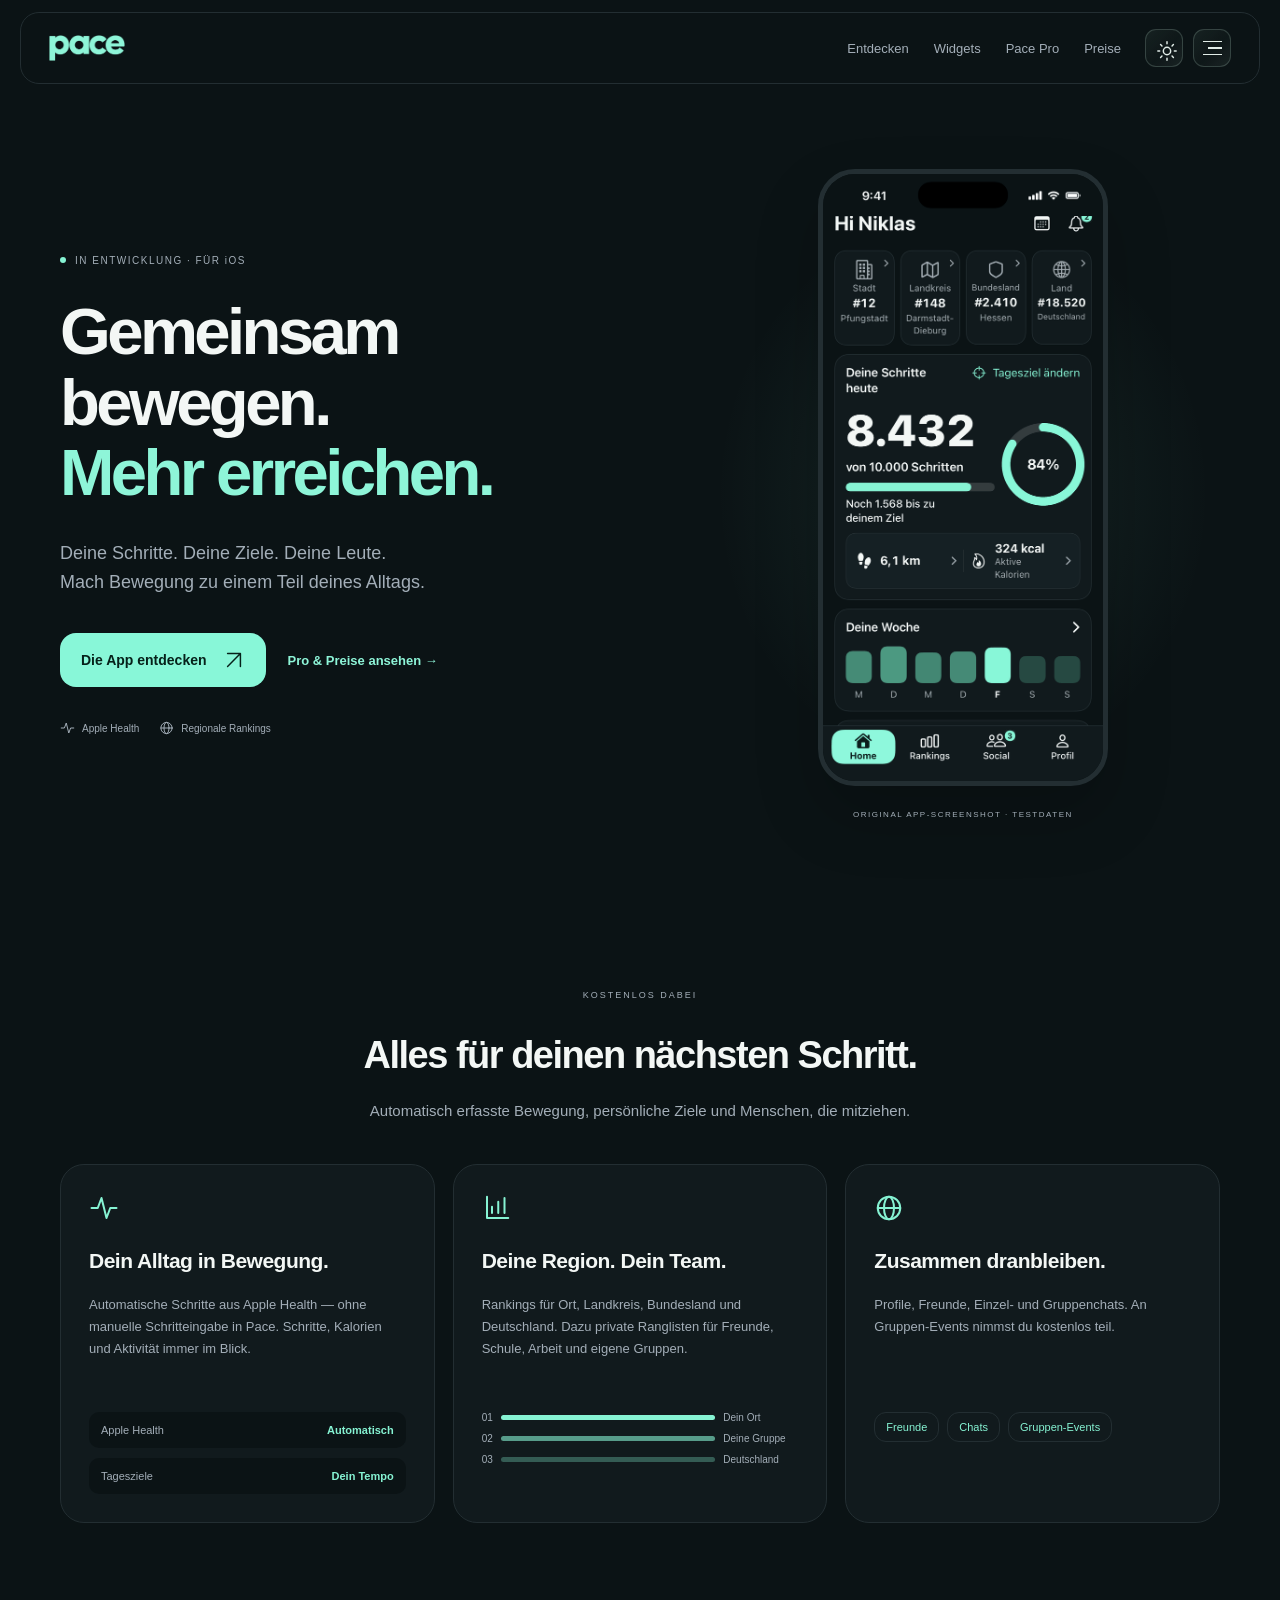
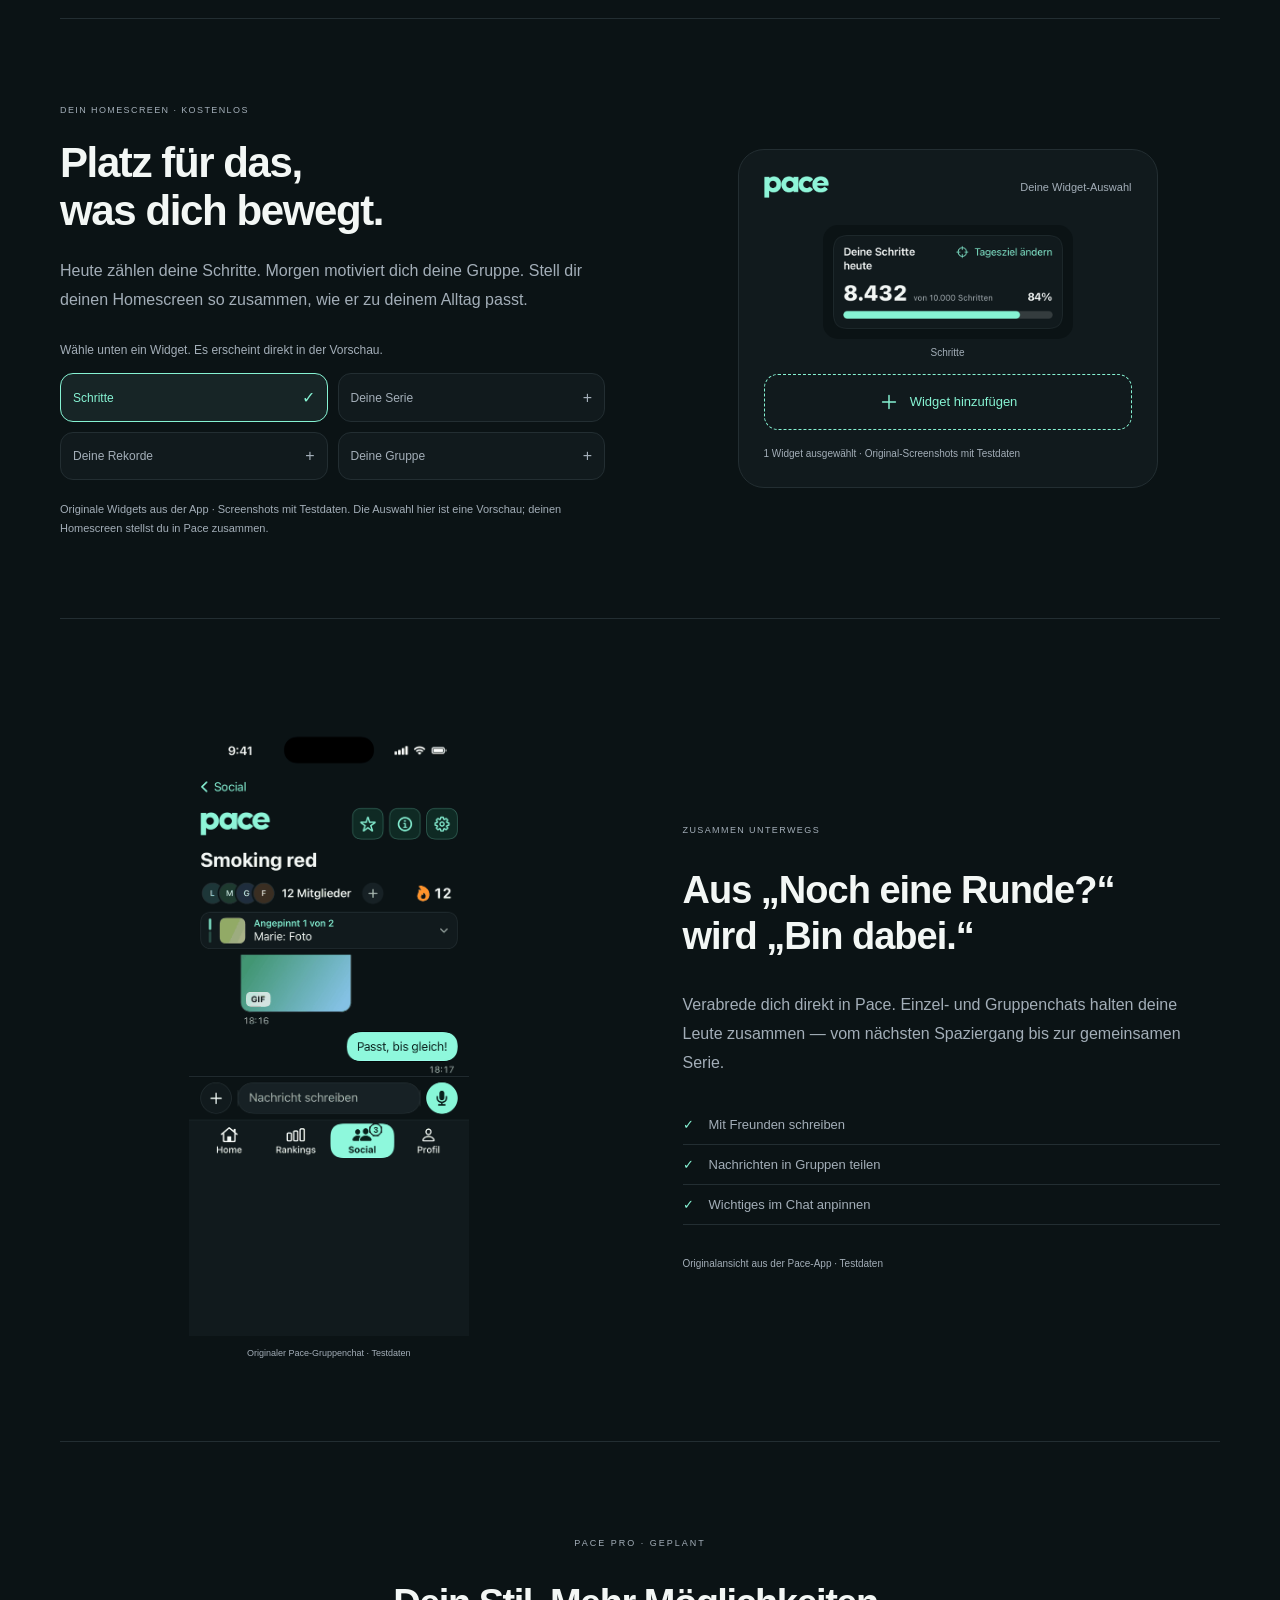
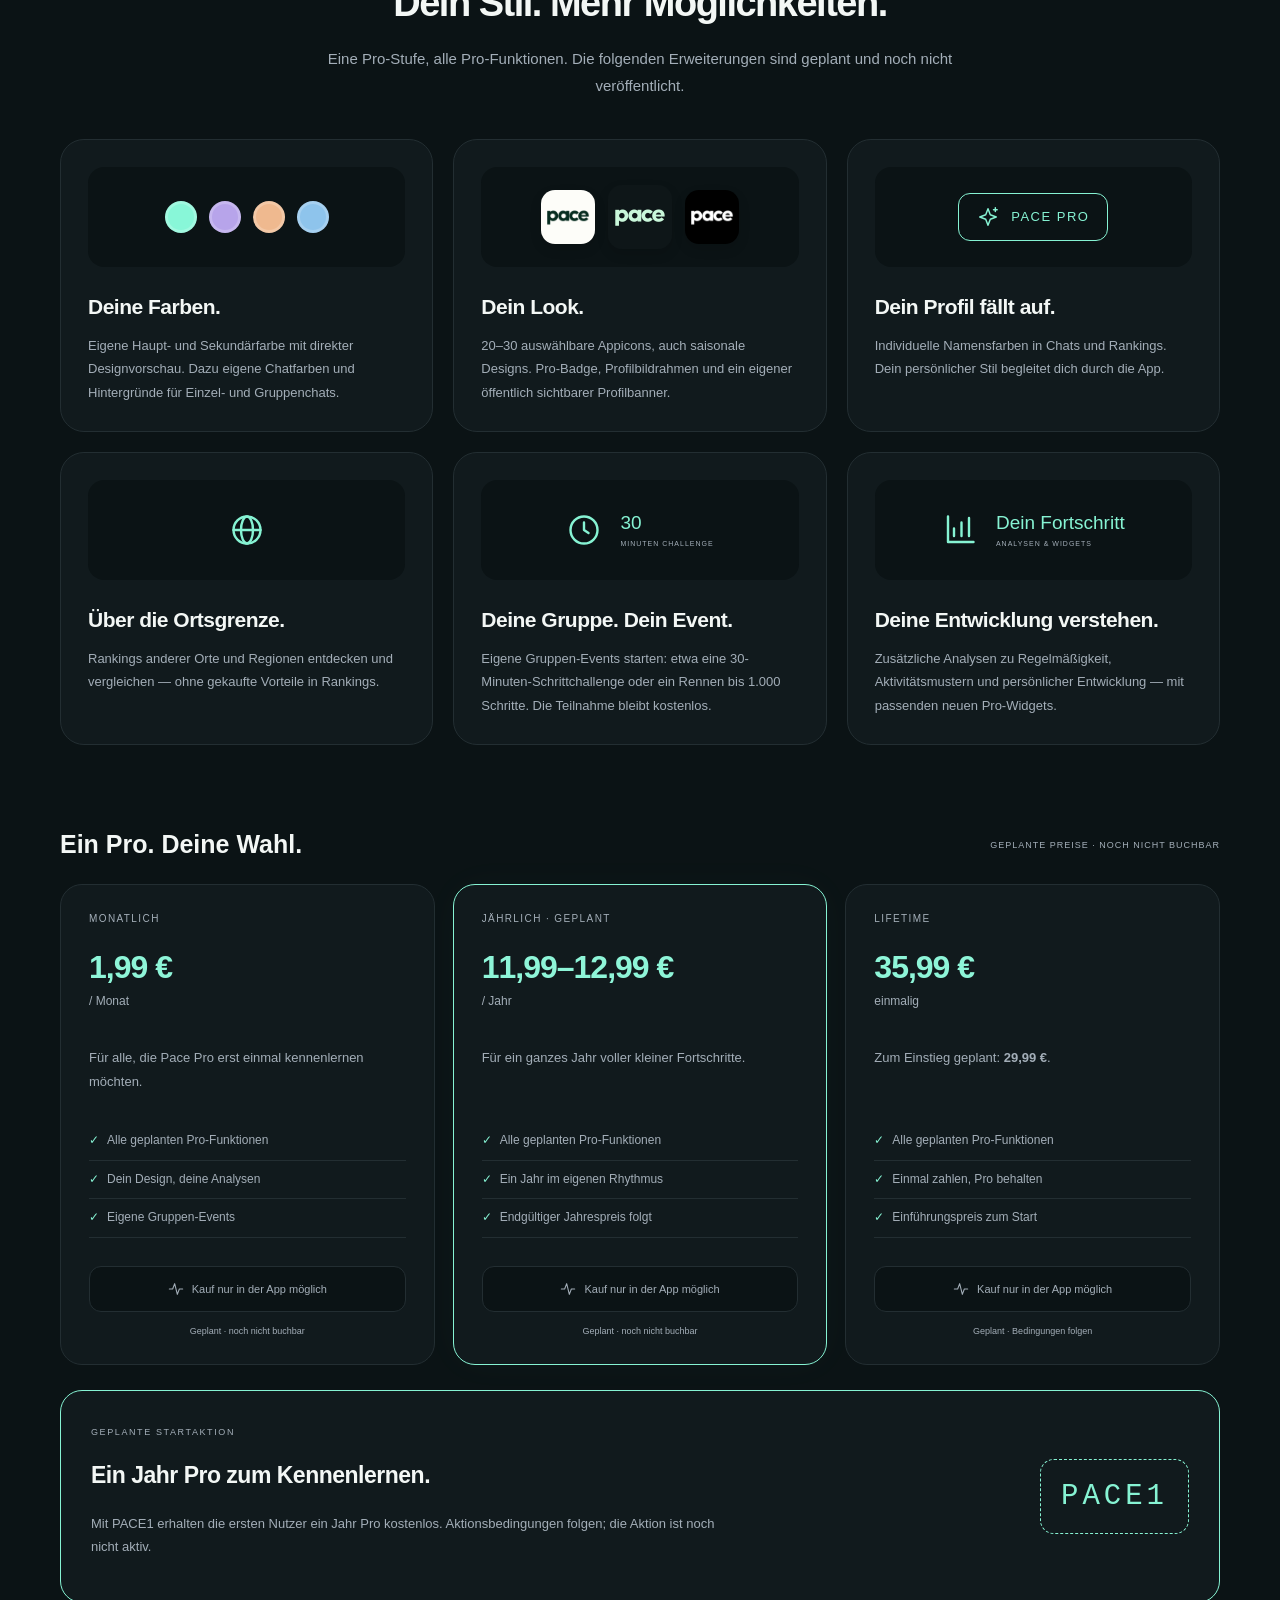
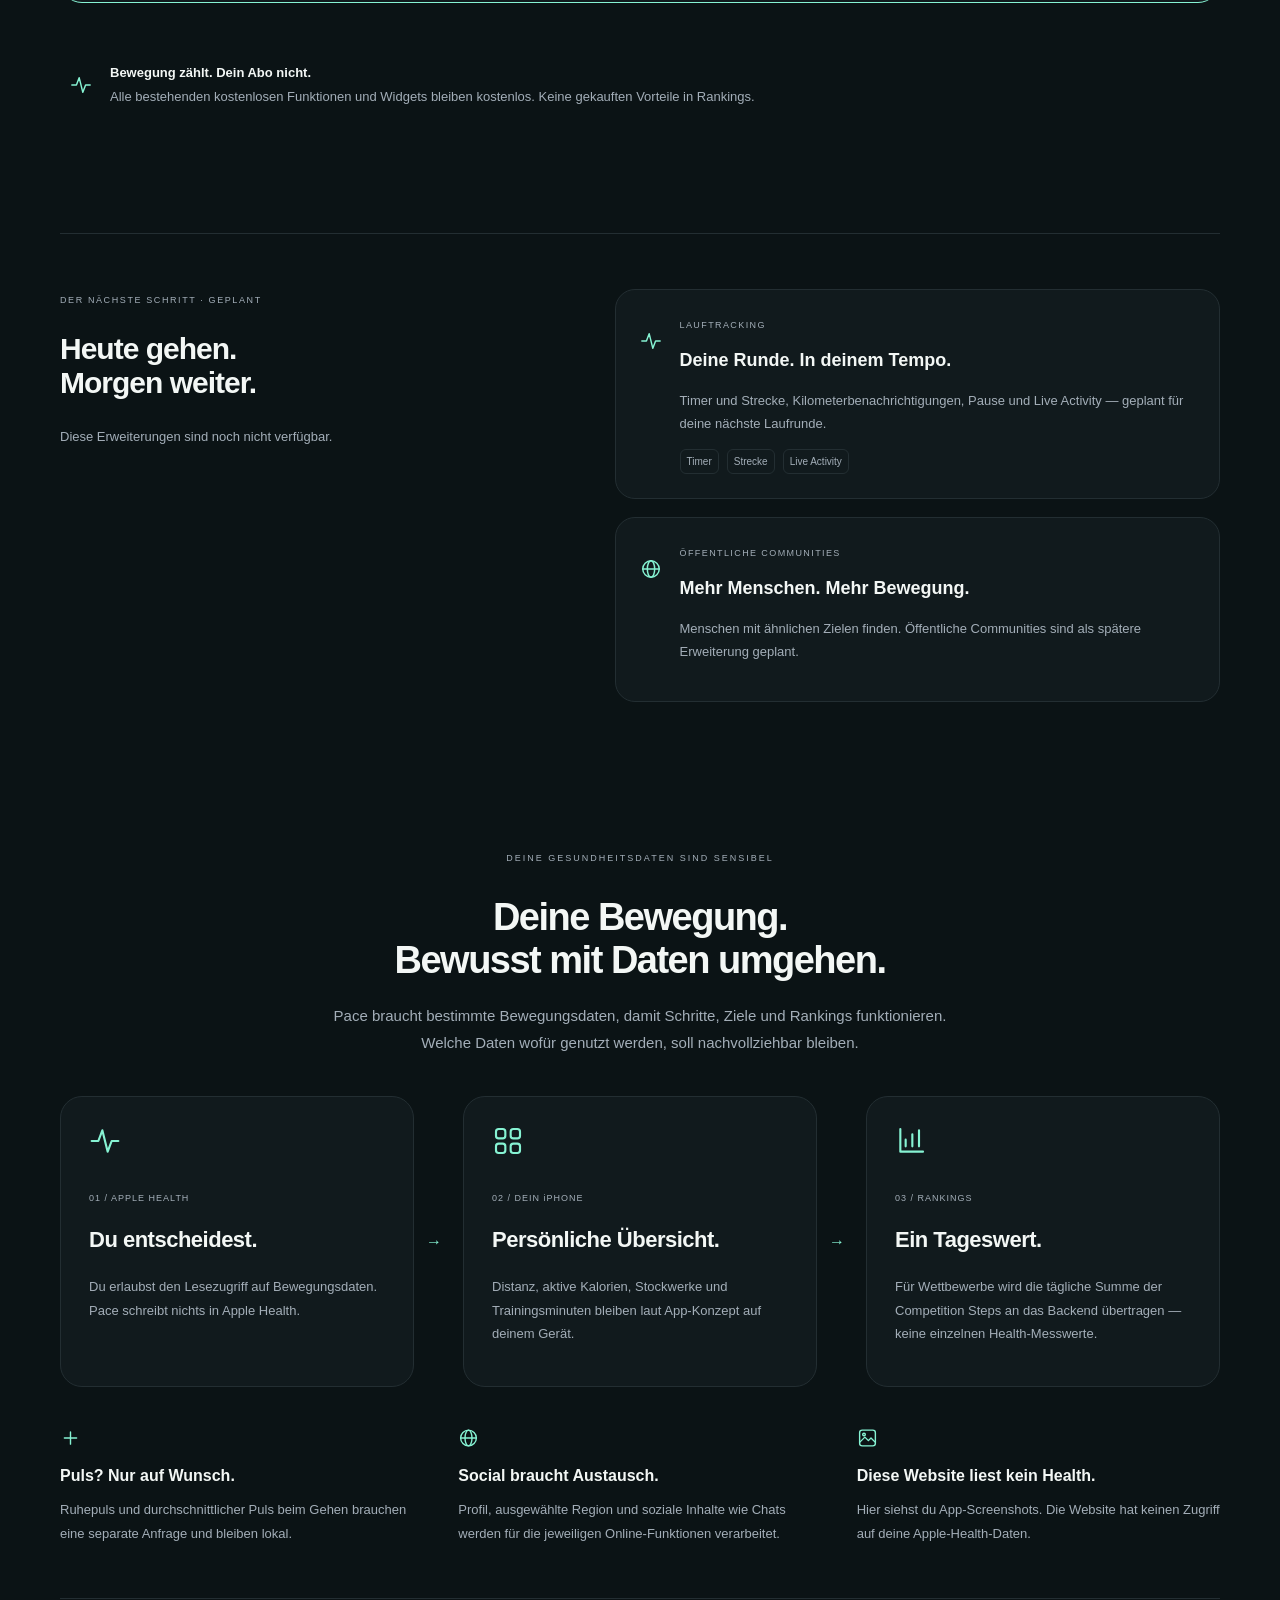
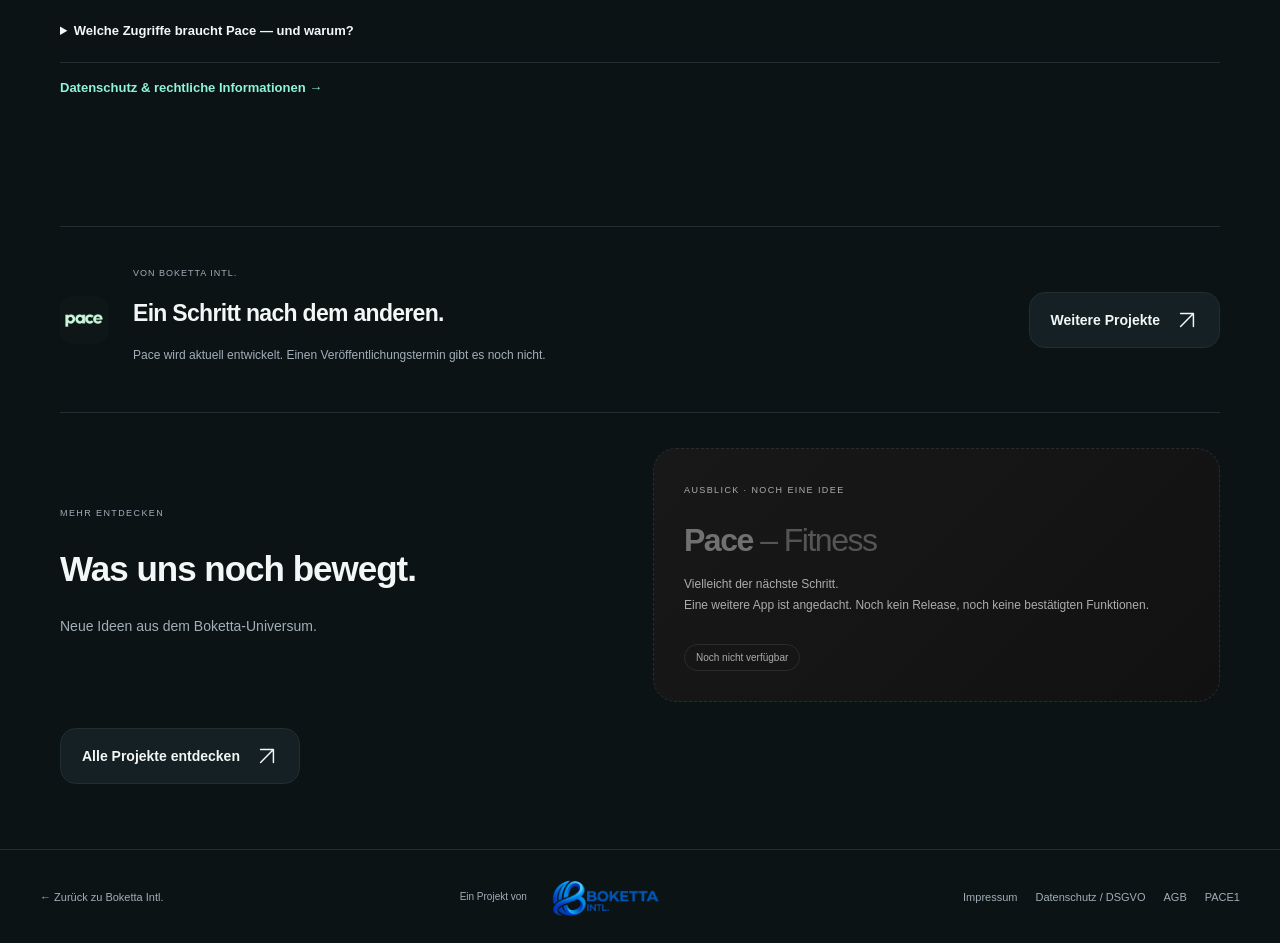
==== commit 253ff653: "Correct Pace layout, restore floating HUD and move legal content to footer pages" ====
--- a/sites/pace/index.html
+++ b/sites/pace/index.html
@@ -1,16 +1,16 @@
 <!doctype html>
 <html lang="de" data-theme="dark"><head><meta charset="utf-8"><meta name="viewport" content="width=device-width,initial-scale=1"><title>Pace — Jeder Schritt verbindet.</title><meta name="description" content="Pace macht tägliche Bewegung zum Social Game. Schritte, persönliche Ziele und Rankings mit Freunden. Ein iOS-Projekt von Boketta Intl."><script>try{document.documentElement.dataset.theme=localStorage.getItem('boketta-intl-theme')==='light'?'light':'dark'}catch{}</script><link rel="stylesheet" href="hub.css"><link rel="stylesheet" href="pace.css"><link rel="stylesheet" href="navigation.css"><link rel="stylesheet" href="polish.css"><link rel="stylesheet" href="details.css"></head>
 <body class="pace-page"><a class="skip-link" href="#pace-main">Zum Inhalt</a><header><div class="pace-nav"><a href="#pace-main" class="pace-wordmark" aria-label="Pace Startseite"></a><nav aria-label="Hauptnavigation"><a href="#entdecken">Entdecken</a><a href="#widgets">Widgets</a><a href="#pace-pro">Pace Pro</a><a href="#preise">Preise</a></nav><div class="hud-actions"><button class="icon-btn theme-toggle" aria-label="Helles Design aktivieren"><i data-icon="sun"></i></button><button class="nav-menu-btn" id="menuOpen" aria-label="Menü öffnen" aria-expanded="false" aria-controls="siteMenu"><span></span><span></span><span></span></button></div></div></header>
-<div class="site-menu" id="siteMenu" role="dialog" aria-modal="true" aria-label="Pace Navigation" aria-hidden="true"><div class="site-menu-panel"><div class="site-menu-head"><div><span class="menu-label">BOKETTA / MENÜ</span><strong>Pace</strong><small>Gemeinsam bewegen.</small></div><button class="close" id="menuClose" aria-label="Menü schließen">×</button></div><div class="menu-links"><div class="menu-label">ENTDECKEN</div><a class="menu-destination" href="#pace-main">Startseite</a><a class="menu-destination" href="#entdecken">Funktionen</a><a class="menu-destination" href="#widgets">Widgets hinzufügen</a><a class="menu-destination" href="#pace-pro">Pace Pro</a><a class="menu-destination" href="#preise">Preise</a><button type="button" class="menu-theme">Darstellung wechseln</button><a class="menu-destination" href="#chats">Chats & Freunde</a><a class="menu-destination" href="#ausblick">Ausblick</a><a class="menu-destination" href="#datenschutz">Daten & Zugriffe</a><a class="menu-destination" href="#projekte">Projekte entdecken</a><a class="menu-destination" href="#rechtliches">Impressum & Rechtliches</a><div class="menu-separator"></div><div class="menu-label">BOKETTA HUB</div><details class="hub-dropdown"><summary>Boketta Hub <span aria-hidden="true">⌄</span></summary><div><a href="https://boketta-intl.netlify.app/">Boketta Intl. Homepage</a><a href="https://paceios.netlify.app/">Pace</a><a href="https://boketta-ki-dashboard.netlify.app/" target="_blank" rel="noopener">KI Dashboard</a><a href="https://boketta-sm.netlify.app/" target="_blank" rel="noopener">Social Media Manager</a><a href="https://boketta-games.netlify.app/" target="_blank" rel="noopener">Blockbuster Game</a></div></details></div></div></div><main id="pace-main" class="pace-wrap"><section class="pace-hero"><div class="pace-copy"><span class="pace-badge"><span></span> IN ENTWICKLUNG · FÜR iOS</span><h1>Gemeinsam<br>bewegen.<br><em>Mehr erreichen.</em></h1><p>Deine Schritte. Deine Ziele. Deine Leute.<br>Mach Bewegung zu einem Teil deines Alltags.</p><div class="hero-buttons"><a href="#entdecken" class="pace-button">Die App entdecken <i data-icon="arrow"></i></a><a class="pace-text-link" href="#preise">Pro & Preise ansehen →</a></div><div class="pace-meta"><span><i data-icon="activity"></i> Apple Health</span><span><i data-icon="globe"></i> Regionale Rankings</span></div></div>
+<div class="site-menu" id="siteMenu" role="dialog" aria-modal="true" aria-label="Pace Navigation" aria-hidden="true"><div class="site-menu-panel"><div class="site-menu-head"><div><span class="menu-label">BOKETTA / MENÜ</span><strong>Pace</strong><small>Gemeinsam bewegen.</small></div><button class="close" id="menuClose" aria-label="Menü schließen">×</button></div><div class="menu-links"><div class="menu-label">ENTDECKEN</div><a class="menu-destination" href="#pace-main">Startseite</a><a class="menu-destination" href="#entdecken">Funktionen</a><a class="menu-destination" href="#widgets">Widgets hinzufügen</a><a class="menu-destination" href="#pace-pro">Pace Pro</a><a class="menu-destination" href="#preise">Preise</a><button type="button" class="menu-theme">Darstellung wechseln</button><a class="menu-destination" href="#chats">Chats & Freunde</a><a class="menu-destination" href="#ausblick">Ausblick</a><a class="menu-destination" href="#datenschutz">Daten & Zugriffe</a><a class="menu-destination" href="#projekte">Projekte entdecken</a><a class="menu-destination" href="datenschutz.html">Datenschutz & Rechtliches</a><div class="menu-separator"></div><div class="menu-label">BOKETTA HUB</div><details class="hub-dropdown"><summary>Boketta Hub <span aria-hidden="true">⌄</span></summary><div><a href="https://boketta-intl.netlify.app/">Boketta Intl. Homepage</a><a href="https://paceios.netlify.app/">Pace</a><a href="https://boketta-ki-dashboard.netlify.app/" target="_blank" rel="noopener">KI Dashboard</a><a href="https://boketta-sm.netlify.app/" target="_blank" rel="noopener">Social Media Manager</a><a href="https://boketta-games.netlify.app/" target="_blank" rel="noopener">Blockbuster Game</a></div></details></div></div></div><main id="pace-main" class="pace-wrap"><section class="pace-hero"><div class="pace-copy"><span class="pace-badge"><span></span> IN ENTWICKLUNG · FÜR iOS</span><h1>Gemeinsam<br>bewegen.<br><em>Mehr erreichen.</em></h1><p>Deine Schritte. Deine Ziele. Deine Leute.<br>Mach Bewegung zu einem Teil deines Alltags.</p><div class="hero-buttons"><a href="#entdecken" class="pace-button">Die App entdecken <i data-icon="arrow"></i></a><a class="pace-text-link" href="#preise">Pro & Preise ansehen →</a></div><div class="pace-meta"><span><i data-icon="activity"></i> Apple Health</span><span><i data-icon="globe"></i> Regionale Rankings</span></div></div>
 <div class="phone-stage" id="app-preview"><div class="phone-halo"></div><div class="real-phone"><img class="app-shot shot-dark" src="assets/pace-home-dark.png" alt="Pace-App im Dunkelmodus: Tagesziel, Schritte, Distanz und Wochenübersicht" width="600" height="1301"><img class="app-shot shot-light" src="assets/pace-home-light.png" alt="Pace-App im Hellmodus: Tagesziel, Schritte, Distanz und Wochenübersicht" width="600" height="1301"></div><span class="preview-label">ORIGINAL APP-SCREENSHOT · TESTDATEN</span></div></section>
 <section id="entdecken" class="pace-features"><div class="pace-section-title"><span>KOSTENLOS DABEI</span><h2>Alles für deinen nächsten Schritt.</h2><p>Automatisch erfasste Bewegung, persönliche Ziele und Menschen, die mitziehen.</p></div><div class="pace-feature-grid"><article><i data-icon="activity"></i><h3>Dein Alltag in Bewegung.</h3><p>Automatische Schritte aus Apple Health — ohne manuelle Schritteingabe in Pace. Schritte, Kalorien und Aktivität immer im Blick.</p><div class="feature-visual"><span class="metric">Apple Health <b>Automatisch</b></span><span class="metric">Tagesziele <b>Dein Tempo</b></span></div></article><article><i data-icon="chart"></i><h3>Deine Region. Dein Team.</h3><p>Rankings für Ort, Landkreis, Bundesland und Deutschland. Dazu private Ranglisten für Freunde, Schule, Arbeit und eigene Gruppen.</p><div class="rank-visual"><span>01 <i></i><b>Dein Ort</b></span><span>02 <i></i><b>Deine Gruppe</b></span><span>03 <i></i><b>Deutschland</b></span></div></article><article><i data-icon="globe"></i><h3>Zusammen dranbleiben.</h3><p>Profile, Freunde, Einzel- und Gruppenchats. An Gruppen-Events nimmst du kostenlos teil.</p><div class="free-tags"><span>Freunde</span><span>Chats</span><span>Gruppen-Events</span></div></article></div></section><section class="widget-section" id="widgets"><div class="widget-intro"><span class="pro-eyebrow">DEIN HOMESCREEN · KOSTENLOS</span><h2>Platz für das,<br>was dich bewegt.</h2><p>Heute zählen deine Schritte. Morgen motiviert dich deine Gruppe. Stell dir deinen Homescreen so zusammen, wie er zu deinem Alltag passt.</p><p class="widget-instruction">Wähle unten ein Widget. Es erscheint direkt in der Vorschau.</p><div class="widget-picker" aria-label="Originale Pace-Widgets auswählen"><button type="button" data-widget="steps" aria-pressed="true">Schritte<span>✓</span></button><button type="button" data-widget="streak" aria-pressed="false">Deine Serie<span>+</span></button><button type="button" data-widget="records" aria-pressed="false">Deine Rekorde<span>+</span></button><button type="button" data-widget="group" aria-pressed="false">Deine Gruppe<span>+</span></button></div><small>Originale Widgets aus der App · Screenshots mit Testdaten. Die Auswahl hier ist eine Vorschau; deinen Homescreen stellst du in Pace zusammen.</small></div><div class="widget-board"><div class="widget-board-title"><span class="pace-wordmark" aria-label="Pace"></span><span>Deine Widget-Auswahl</span></div><div class="widget-board-content"><figure class="demo-widget" data-demo="steps" ><img class="official-shot shot-dark" src="assets/widget-steps-dark.png" alt="Schritte – Dunkelmodus" ><img class="official-shot shot-light" src="assets/widget-steps-light.png" alt="Schritte – Hellmodus" ><figcaption>Schritte</figcaption></figure><figure class="demo-widget" data-demo="streak" hidden><img class="official-shot shot-dark" src="assets/widget-streak-dark.png" alt="Persönliche Serie – Dunkelmodus" ><img class="official-shot shot-light" src="assets/widget-streak-light.png" alt="Persönliche Serie – Hellmodus" ><figcaption>Persönliche Serie</figcaption></figure><figure class="demo-widget" data-demo="records" hidden><img class="official-shot shot-dark" src="assets/widget-records-dark.png" alt="Persönliche Rekorde – Dunkelmodus" ><img class="official-shot shot-light" src="assets/widget-records-light.png" alt="Persönliche Rekorde – Hellmodus" ><figcaption>Persönliche Rekorde</figcaption></figure><figure class="demo-widget" data-demo="group" hidden><img class="official-shot shot-dark" src="assets/widget-group-dark.png" alt="Gruppenfortschritt – Dunkelmodus" ><img class="official-shot shot-light" src="assets/widget-group-light.png" alt="Gruppenfortschritt – Hellmodus" ><figcaption>Gruppenfortschritt</figcaption></figure></div><button type="button" class="widget-add" id="widgetAdd"><i data-icon="plus"></i> Widget hinzufügen</button><p id="widgetFeedback" aria-live="polite">1 Widget ausgewählt · Original-Screenshots mit Testdaten</p></div></section>
-<section class="official-chat" id="chats"><div class="chat-image"><img class="official-shot shot-dark" src="assets/chat-dark.png" alt="Original Pace-Gruppenchat mit angepinnter Nachricht und gemeinsamer Serie – Dunkelmodus" ><img class="official-shot shot-light" src="assets/chat-light.png" alt="Original Pace-Gruppenchat mit angepinnter Nachricht und gemeinsamer Serie – Hellmodus" ></div><div><span class="pro-eyebrow">ZUSAMMEN UNTERWEGS</span><h2>Aus „Noch eine Runde?“<br>wird „Bin dabei.“</h2><p>Verabrede dich direkt in Pace. Einzel- und Gruppenchats halten deine Leute zusammen — vom nächsten Spaziergang bis zur gemeinsamen Serie.</p><ul><li>Mit Freunden schreiben</li><li>Nachrichten in Gruppen teilen</li><li>Wichtiges im Chat anpinnen</li></ul><span class="source-note">Originalansicht aus der Pace-App · Testdaten</span></div></section>
+<section class="official-chat" id="chats"><figure class="chat-image"><img class="official-shot shot-dark" src="assets/chat-dark.png" alt="Original Pace-Gruppenchat mit angepinnter Nachricht und gemeinsamer Serie – Dunkelmodus" ><img class="official-shot shot-light" src="assets/chat-light.png" alt="Original Pace-Gruppenchat mit angepinnter Nachricht und gemeinsamer Serie – Hellmodus"><figcaption>Originaler Pace-Gruppenchat · Testdaten</figcaption></figure><div><span class="pro-eyebrow">ZUSAMMEN UNTERWEGS</span><h2>Aus „Noch eine Runde?“<br>wird „Bin dabei.“</h2><p>Verabrede dich direkt in Pace. Einzel- und Gruppenchats halten deine Leute zusammen — vom nächsten Spaziergang bis zur gemeinsamen Serie.</p><ul><li>Mit Freunden schreiben</li><li>Nachrichten in Gruppen teilen</li><li>Wichtiges im Chat anpinnen</li></ul><span class="source-note">Originalansicht aus der Pace-App · Testdaten</span></div></section>
 <section class="pro-section" id="pace-pro"><div class="pace-section-title"><span>PACE PRO · GEPLANT</span><h2>Dein Stil. Mehr Möglichkeiten.</h2><p>Eine Pro-Stufe, alle Pro-Funktionen. Die folgenden Erweiterungen sind geplant und noch nicht veröffentlicht.</p></div>
-<div class="pro-feature-grid"><article class="pro-feature"><div class="pro-visual" aria-hidden="true"><i data-icon="image"></i><small>GEPLANT</small></div><h3>Deine Farben.</h3><p>Eigene Haupt- und Sekundärfarbe mit direkter Designvorschau. Dazu eigene Chatfarben und Hintergründe für Einzel- und Gruppenchats.</p></article><article class="pro-feature"><div class="pro-visual" aria-hidden="true"><i data-icon="grid"></i><small>GEPLANT</small></div><h3>Dein Look.</h3><p>20–30 auswählbare Appicons, auch saisonale Designs. Pro-Badge, Profilbildrahmen und ein eigener öffentlich sichtbarer Profilbanner.</p></article><article class="pro-feature"><div class="pro-visual" aria-hidden="true"><i data-icon="spark"></i><small>GEPLANT</small></div><h3>Dein Profil fällt auf.</h3><p>Individuelle Namensfarben in Chats und Rankings. Dein persönlicher Stil begleitet dich durch die App.</p></article><article class="pro-feature"><div class="pro-visual" aria-hidden="true"><i data-icon="globe"></i></div><h3>Über die Ortsgrenze.</h3><p>Rankings anderer Orte und Regionen entdecken und vergleichen — ohne gekaufte Vorteile in Rankings.</p></article><article class="pro-feature"><div class="pro-visual" aria-hidden="true"><i data-icon="clock"></i><small>GEPLANT</small></div><h3>Deine Gruppe. Dein Event.</h3><p>Eigene Gruppen-Events starten: etwa eine 30-Minuten-Schrittchallenge oder ein Rennen bis 1.000 Schritte. Die Teilnahme bleibt kostenlos.</p></article><article class="pro-feature"><div class="pro-visual" aria-hidden="true"><i data-icon="chart"></i><small>GEPLANT</small></div><h3>Deine Entwicklung verstehen.</h3><p>Zusätzliche Analysen zu Regelmäßigkeit, Aktivitätsmustern und persönlicher Entwicklung — mit passenden neuen Pro-Widgets.</p></article></div>
+<div class="pro-feature-grid"><article class="pro-feature"><div class="pro-visual" aria-hidden="true"><div class="pro-palette" aria-hidden="true"><span></span><span></span><span></span><span></span></div></div><h3>Deine Farben.</h3><p>Eigene Haupt- und Sekundärfarbe mit direkter Designvorschau. Dazu eigene Chatfarben und Hintergründe für Einzel- und Gruppenchats.</p></article><article class="pro-feature"><div class="pro-visual" aria-hidden="true"><div class="pro-app-icons"><img src="assets/app-icon-light.png" alt="Originales Pace-Appicon hell"><img src="assets/pace-icon.png" alt="Originales Pace-Appicon dunkel"><img src="assets/app-icon-tinted.png" alt="Originales Pace-Appicon getönt"></div></div><h3>Dein Look.</h3><p>20–30 auswählbare Appicons, auch saisonale Designs. Pro-Badge, Profilbildrahmen und ein eigener öffentlich sichtbarer Profilbanner.</p></article><article class="pro-feature"><div class="pro-visual" aria-hidden="true"><div class="pro-badge"><i data-icon="spark"></i><span>PACE PRO</span></div></div><h3>Dein Profil fällt auf.</h3><p>Individuelle Namensfarben in Chats und Rankings. Dein persönlicher Stil begleitet dich durch die App.</p></article><article class="pro-feature"><div class="pro-visual" aria-hidden="true"><i data-icon="globe"></i></div><h3>Über die Ortsgrenze.</h3><p>Rankings anderer Orte und Regionen entdecken und vergleichen — ohne gekaufte Vorteile in Rankings.</p></article><article class="pro-feature"><div class="pro-visual" aria-hidden="true"><i data-icon="clock"></i><span class="pro-feature-number">30 <small>MINUTEN CHALLENGE</small></span></div><h3>Deine Gruppe. Dein Event.</h3><p>Eigene Gruppen-Events starten: etwa eine 30-Minuten-Schrittchallenge oder ein Rennen bis 1.000 Schritte. Die Teilnahme bleibt kostenlos.</p></article><article class="pro-feature"><div class="pro-visual" aria-hidden="true"><i data-icon="chart"></i><span class="pro-feature-number">Dein Fortschritt<small>ANALYSEN & WIDGETS</small></span></div><h3>Deine Entwicklung verstehen.</h3><p>Zusätzliche Analysen zu Regelmäßigkeit, Aktivitätsmustern und persönlicher Entwicklung — mit passenden neuen Pro-Widgets.</p></article></div>
 <div class="price-heading" id="preise"><h3>Ein Pro. Deine Wahl.</h3><span>GEPLANTE PREISE · NOCH NICHT BUCHBAR</span></div><div class="price-grid"><article class="price-card"><span>MONATLICH</span><strong>1,99 €<small>/ Monat</small></strong><p>Für alle, die Pace Pro erst einmal kennenlernen möchten.</p><ul><li>Alle geplanten Pro-Funktionen</li><li>Dein Design, deine Analysen</li><li>Eigene Gruppen-Events</li></ul><div class="app-purchase"><i data-icon="activity"></i> Kauf nur in der App möglich</div><small>Geplant · noch nicht buchbar</small></article><article class="price-card"><span>JÄHRLICH · GEPLANT</span><strong>11,99–12,99 €<small>/ Jahr</small></strong><p>Für ein ganzes Jahr voller kleiner Fortschritte.</p><ul><li>Alle geplanten Pro-Funktionen</li><li>Ein Jahr im eigenen Rhythmus</li><li>Endgültiger Jahrespreis folgt</li></ul><div class="app-purchase"><i data-icon="activity"></i> Kauf nur in der App möglich</div><small>Geplant · noch nicht buchbar</small></article><article class="price-card"><span>LIFETIME</span><strong>35,99 €<small>einmalig</small></strong><p>Zum Einstieg geplant: <b>29,99 €</b>.</p><ul><li>Alle geplanten Pro-Funktionen</li><li>Einmal zahlen, Pro behalten</li><li>Einführungspreis zum Start</li></ul><div class="app-purchase"><i data-icon="activity"></i> Kauf nur in der App möglich</div><small>Geplant · Bedingungen folgen</small></article></div>
 <div class="launch-offer"><div><span>GEPLANTE STARTAKTION</span><h3>Ein Jahr Pro zum Kennenlernen.</h3><p>Mit PACE1 erhalten die ersten Nutzer ein Jahr Pro kostenlos. Aktionsbedingungen folgen; die Aktion ist noch nicht aktiv.</p></div><code>PACE1</code></div><div class="fair-note"><i data-icon="activity"></i><p><strong>Bewegung zählt. Dein Abo nicht.</strong><br>Alle bestehenden kostenlosen Funktionen und Widgets bleiben kostenlos. Keine gekauften Vorteile in Rankings.</p></div></section>
 <section class="pace-roadmap upcoming" id="ausblick"><div><span>DER NÄCHSTE SCHRITT · GEPLANT</span><h2>Heute gehen.<br>Morgen weiter.</h2><p>Diese Erweiterungen sind noch nicht verfügbar.</p></div><div class="future-grid"><article><i data-icon="activity"></i><div><span class="future-label">LAUFTRACKING</span><h3>Deine Runde. In deinem Tempo.</h3><p>Timer und Strecke, Kilometerbenachrichtigungen, Pause und Live Activity — geplant für deine nächste Laufrunde.</p><div class="future-tags"><span>Timer</span><span>Strecke</span><span>Live Activity</span></div></div></article><article><i data-icon="globe"></i><div><span class="future-label">ÖFFENTLICHE COMMUNITIES</span><h3>Mehr Menschen. Mehr Bewegung.</h3><p>Menschen mit ähnlichen Zielen finden. Öffentliche Communities sind als spätere Erweiterung geplant.</p></div></article></div></section>
-<section class="health-privacy" id="datenschutz"><div class="pace-section-title"><span>DEINE GESUNDHEITSDATEN SIND SENSIBEL</span><h2>Deine Bewegung.<br>Bewusst mit Daten umgehen.</h2><p>Pace braucht bestimmte Bewegungsdaten, damit Schritte, Ziele und Rankings funktionieren. Welche Daten wofür genutzt werden, soll nachvollziehbar bleiben.</p></div><div class="privacy-flow"><article><i data-icon="activity"></i><small>01 / APPLE HEALTH</small><h3>Du entscheidest.</h3><p>Du erlaubst den Lesezugriff auf Bewegungsdaten. Pace schreibt nichts in Apple Health.</p></article><span class="flow-arrow" aria-hidden="true">→</span><article><i data-icon="grid"></i><small>02 / DEIN iPHONE</small><h3>Persönliche Übersicht.</h3><p>Distanz, aktive Kalorien, Stockwerke und Trainingsminuten bleiben laut App-Konzept auf deinem Gerät.</p></article><span class="flow-arrow" aria-hidden="true">→</span><article><i data-icon="chart"></i><small>03 / RANKINGS</small><h3>Ein Tageswert.</h3><p>Für Wettbewerbe wird die tägliche Summe der Competition Steps an das Backend übertragen — keine einzelnen Health-Messwerte.</p></article></div><div class="privacy-facts"><div><i data-icon="plus"></i><strong>Puls? Nur auf Wunsch.</strong><p>Ruhepuls und durchschnittlicher Puls beim Gehen brauchen eine separate Anfrage und bleiben lokal.</p></div><div><i data-icon="globe"></i><strong>Social braucht Austausch.</strong><p>Profil, ausgewählte Region und soziale Inhalte wie Chats werden für die jeweiligen Online-Funktionen verarbeitet.</p></div><div><i data-icon="image"></i><strong>Diese Website liest kein Health.</strong><p>Hier siehst du App-Screenshots. Die Website hat keinen Zugriff auf deine Apple-Health-Daten.</p></div></div><details><summary>Welche Zugriffe braucht Pace — und warum?</summary><p>Schritte bilden die Grundlage für Tagesziele und Rankings. Distanz, aktive Kalorien, Stockwerke und Trainingsminuten ergänzen die persönliche Aktivitätsübersicht. Pulsdaten werden nur nach einer gesonderten Nutzeraktion angefragt. Fotos werden für Profilbilder oder geteilte Chat-Inhalte verwendet, wenn du diese Funktionen nutzt.</p><p>Gesundheitsdaten zählen zu besonders geschützten personenbezogenen Daten. Berechtigungen verwaltest du in Apple Health beziehungsweise den iOS-Einstellungen. Die vollständigen Angaben zu Verantwortlichem, Rechtsgrundlagen, Empfängern, Speicherung und deinen Rechten müssen vor dem Produktstart in der Datenschutzerklärung ergänzt werden.</p></details><a class="pace-text-link" href="#rechtliches">Datenschutz & rechtliche Informationen →</a></section>
-<section class="more-projects" id="projekte"><div><span class="pro-eyebrow">MEHR ENTDECKEN</span><h2>Was uns noch bewegt.</h2><p>Neue Ideen aus dem Boketta-Universum.</p></div><div class="teaser-fitness" aria-label="Pace – Fitness, mögliche nächste App, noch nicht verfügbar"><span class="future-label">AUSBLICK · NOCH EINE IDEE</span><h3>Pace <span>– Fitness</span></h3><p>Vielleicht der nächste Schritt.<br>Eine weitere App ist angedacht. Noch kein Release, noch keine bestätigten Funktionen.</p><span class="teaser-state">Noch nicht verfügbar</span></div><a class="pace-button secondary" href="https://boketta-intl.netlify.app/#collection">Alle Projekte entdecken <i data-icon="arrow"></i></a></section>
-<section class="pace-note"><img src="assets/pace-icon.png" alt="Pace App-Icon"><div><span>VON BOKETTA INTL.</span><h2>Ein Schritt nach dem anderen.</h2><p>Pace wird aktuell entwickelt. Einen Veröffentlichungstermin gibt es noch nicht.</p></div><a class="pace-button secondary" href="https://boketta-intl.netlify.app/#collection">Weitere Projekte <i data-icon="arrow"></i></a></section>
-<details class="pace-details" id="pace-info"><summary>Gut zu wissen: Bewegung & Datenschutz</summary><p>Pace liest Bewegungsdaten aus Apple Health. Manuell eingetragene Schritte erscheinen in deinen Gesundheitsdaten, zählen aber nicht für Wettbewerbsrankings. Für regionale Rankings ist deine ausdrückliche Zustimmung vorgesehen.</p><p>Der Screenshot stammt aus der Pace-App und zeigt Testdaten. Diese Website liest keine Gesundheitsdaten aus. Die native App setzt iOS 17 oder neuer voraus.</p></details><section id="rechtliches" class="legal-section"><span class="pro-eyebrow">TRANSPARENZ & RECHTLICHES</span><h2>Gut zu wissen.</h2><p class="legal-pending">Diese rechtlichen Angaben sind noch nicht vollständig. Anschrift, Kontakt-E-Mail und abschließende Rechtstexte stehen aus.</p><details id="impressum"><summary>Impressum</summary><p><strong>Pace Studios</strong><br>Boketta Intl. · Niklas Boketta<br><br>Ladungsfähige Anschrift: noch zu ergänzen.<br>Kontakt-E-Mail: noch zu ergänzen.<br>Gegebenenfalls erforderliche Register- und Umsatzsteuerangaben: noch zu klären.</p></details><details id="privacy-policy"><summary>Datenschutzerklärung / DSGVO</summary><h3>Diese Website</h3><p>Die Landingpage stellt Informationen und App-Screenshots bereit. Sie liest keine Health-Daten. Die Designauswahl wird im lokalen Browserspeicher gespeichert. Es sind keine Analyse- oder Werbetracker im Seiten-Code eingebunden. Beim Abruf können beim Hosting-Anbieter Netlify technische Verbindungsdaten wie IP-Adresse und Zugriffszeit verarbeitet werden.</p><h3>Die Pace-App</h3><p>Der Datenfluss ist im Bereich „Datenschutz“ erläutert. Für die vollständige Erklärung fehlen insbesondere die Angaben zum Verantwortlichen und Kontakt, die konkret anwendbaren Rechtsgrundlagen, Empfänger und Hosting-Regionen, Speicherfristen und die Ausübung der Betroffenenrechte. Diese Übersicht ersetzt die noch zu vervollständigende Datenschutzerklärung nicht.</p><h3>Deine Rechte</h3><p>Je nach gesetzlichen Voraussetzungen hast du insbesondere Rechte auf Auskunft, Berichtigung, Löschung, Einschränkung, Datenübertragbarkeit, Widerspruch und Widerruf einer Einwilligung sowie ein Beschwerderecht bei einer Datenschutzaufsichtsbehörde.</p></details><details id="agb"><summary>AGB & geplantes Pro-Angebot</summary><p>Finale AGB liegen noch nicht vor. Auf dieser Website werden keine Verträge abgeschlossen. Pace Pro und die genannten Preise sind geplant; ein Kauf soll ausschließlich in der App möglich sein. Verbindliche Bedingungen zu Laufzeit, Verlängerung, Kündigung, Widerruf und Lifetime-Umfang werden mit dem tatsächlichen Angebot bereitgestellt.</p></details><details id="aktion"><summary>PACE1 — geplante Aktionsbedingungen</summary><p>Ein Jahr Pro kostenlos für die ersten Nutzer ist geplant. Startdatum, Teilnahmevoraussetzungen, Umfang, Begrenzung und Einlöseweg stehen noch aus. Der Code ist auf dieser Website nicht einlösbar.</p></details></section></main><footer class="pace-footer"><a href="https://boketta-intl.netlify.app/">← Zurück zu Boketta Intl.</a><a class="pace-maker" href="https://boketta-intl.netlify.app/"><span>Ein Projekt von</span><img src="assets/boketta-logo.png" alt="Boketta Intl."></a><nav aria-label="Rechtliche Informationen"><a href="#impressum">Impressum</a><a href="#privacy-policy">Datenschutz / DSGVO</a><a href="#agb">AGB</a><a href="#aktion">PACE1</a></nav></footer><script src="pace-menu.js"></script><script src="hub.js"></script><script src="navigation.js"></script><script src="polish.js"></script><script src="details.js"></script></body></html>
+<section class="health-privacy" id="datenschutz"><div class="pace-section-title"><span>DEINE GESUNDHEITSDATEN SIND SENSIBEL</span><h2>Deine Bewegung.<br>Bewusst mit Daten umgehen.</h2><p>Pace braucht bestimmte Bewegungsdaten, damit Schritte, Ziele und Rankings funktionieren. Welche Daten wofür genutzt werden, soll nachvollziehbar bleiben.</p></div><div class="privacy-flow"><article><i data-icon="activity"></i><small>01 / APPLE HEALTH</small><h3>Du entscheidest.</h3><p>Du erlaubst den Lesezugriff auf Bewegungsdaten. Pace schreibt nichts in Apple Health.</p></article><span class="flow-arrow" aria-hidden="true">→</span><article><i data-icon="grid"></i><small>02 / DEIN iPHONE</small><h3>Persönliche Übersicht.</h3><p>Distanz, aktive Kalorien, Stockwerke und Trainingsminuten bleiben laut App-Konzept auf deinem Gerät.</p></article><span class="flow-arrow" aria-hidden="true">→</span><article><i data-icon="chart"></i><small>03 / RANKINGS</small><h3>Ein Tageswert.</h3><p>Für Wettbewerbe wird die tägliche Summe der Competition Steps an das Backend übertragen — keine einzelnen Health-Messwerte.</p></article></div><div class="privacy-facts"><div><i data-icon="plus"></i><strong>Puls? Nur auf Wunsch.</strong><p>Ruhepuls und durchschnittlicher Puls beim Gehen brauchen eine separate Anfrage und bleiben lokal.</p></div><div><i data-icon="globe"></i><strong>Social braucht Austausch.</strong><p>Profil, ausgewählte Region und soziale Inhalte wie Chats werden für die jeweiligen Online-Funktionen verarbeitet.</p></div><div><i data-icon="image"></i><strong>Diese Website liest kein Health.</strong><p>Hier siehst du App-Screenshots. Die Website hat keinen Zugriff auf deine Apple-Health-Daten.</p></div></div><details><summary>Welche Zugriffe braucht Pace — und warum?</summary><p>Schritte bilden die Grundlage für Tagesziele und Rankings. Distanz, aktive Kalorien, Stockwerke und Trainingsminuten ergänzen die persönliche Aktivitätsübersicht. Pulsdaten werden nur nach einer gesonderten Nutzeraktion angefragt. Fotos werden für Profilbilder oder geteilte Chat-Inhalte verwendet, wenn du diese Funktionen nutzt.</p><p>Gesundheitsdaten zählen zu besonders geschützten personenbezogenen Daten. Berechtigungen verwaltest du in Apple Health beziehungsweise den iOS-Einstellungen. Die vollständigen Angaben zu Verantwortlichem, Rechtsgrundlagen, Empfängern, Speicherung und deinen Rechten müssen vor dem Produktstart in der Datenschutzerklärung ergänzt werden.</p></details><a class="pace-text-link" href="datenschutz.html">Datenschutz & rechtliche Informationen →</a></section>
+<section class="pace-note"><img src="assets/pace-icon.png" alt="Pace App-Icon"><div><span>VON BOKETTA INTL.</span><h2>Ein Schritt nach dem anderen.</h2><p>Pace wird aktuell entwickelt. Einen Veröffentlichungstermin gibt es noch nicht.</p></div><a class="pace-button secondary" href="https://boketta-intl.netlify.app/#collection">Weitere Projekte <i data-icon="arrow"></i></a></section><section class="more-projects" id="projekte"><div><span class="pro-eyebrow">MEHR ENTDECKEN</span><h2>Was uns noch bewegt.</h2><p>Neue Ideen aus dem Boketta-Universum.</p></div><div class="teaser-fitness" aria-label="Pace – Fitness, mögliche nächste App, noch nicht verfügbar"><span class="future-label">AUSBLICK · NOCH EINE IDEE</span><h3>Pace <span>– Fitness</span></h3><p>Vielleicht der nächste Schritt.<br>Eine weitere App ist angedacht. Noch kein Release, noch keine bestätigten Funktionen.</p><span class="teaser-state">Noch nicht verfügbar</span></div><a class="pace-button secondary" href="https://boketta-intl.netlify.app/#collection">Alle Projekte entdecken <i data-icon="arrow"></i></a></section>
+
+</main><footer class="pace-footer"><a href="https://boketta-intl.netlify.app/">← Zurück zu Boketta Intl.</a><a class="pace-maker" href="https://boketta-intl.netlify.app/"><span>Ein Projekt von</span><img src="assets/boketta-logo.png" alt="Boketta Intl."></a><nav aria-label="Rechtliche Informationen"><a href="impressum.html">Impressum</a><a href="datenschutz.html">Datenschutz / DSGVO</a><a href="agb.html">AGB</a><a href="aktion.html">PACE1</a></nav></footer><script src="pace-menu.js"></script><script src="hub.js"></script><script src="navigation.js"></script><script src="polish.js"></script><script src="details.js"></script></body></html>
--- a/sites/pace/navigation.css
+++ b/sites/pace/navigation.css
@@ -1,4 +1,6 @@
 /* Shared HUD dropdown: positioned below the top bar, like the supplied reference. */
 header{z-index:1300!important}.nav{max-width:none!important;width:100%!important;padding:0 26px!important}.brand-logo{margin-right:auto}.brand-logo .logo-ready{width:156px;height:56px;object-fit:contain;object-position:left center}.site-menu{position:fixed!important;inset:106px 24px auto auto!important;width:min(430px,calc(100% - 48px))!important;height:auto!important;padding:0!important;background:none!important;backdrop-filter:none!important;z-index:1250!important;display:none;pointer-events:none}.site-menu.open{display:block!important}.site-menu-panel{width:100%!important;height:auto!important;max-height:calc(100dvh - 125px)!important;border-radius:22px!important;padding:0!important;pointer-events:auto;overflow:auto!important;background:var(--solid)!important;border:1px solid var(--line);box-shadow:0 20px 55px #0004;scrollbar-width:thin;scrollbar-color:#477ca0 transparent}.site-menu-head{padding:24px 28px 20px!important;display:flex!important;border-bottom:1px solid var(--line)}.site-menu-head strong{display:block;font-size:23px;margin:12px 0 7px;letter-spacing:-.6px}.site-menu-head small{color:var(--muted);font-size:13px}.site-menu-head .menu-label{padding:0!important;color:var(--blue)}.site-menu-head .close{display:none!important}.menu-links{padding:12px 18px 22px!important;max-height:none!important;overflow:visible!important}.menu-label{font-size:10px!important;font-weight:500!important;letter-spacing:1.6px;padding:16px!important;color:var(--muted)}.menu-destination,.menu-links>button{display:flex!important;align-items:center!important;justify-content:flex-start!important;gap:12px!important;padding:15px 16px!important;border:0!important;border-radius:9px;font-size:15px!important;font-weight:400!important;color:var(--muted)!important;text-align:left}.menu-destination:hover,.menu-links>button:hover,.hub-dropdown a:hover{background:var(--surface2);color:var(--text)!important}.menu-separator{height:1px;background:var(--line);margin:15px 0}.hub-dropdown{border:0}.hub-dropdown summary{display:flex;align-items:center;justify-content:space-between;cursor:pointer;padding:16px;color:var(--muted);font-size:15px;list-style:none}.hub-dropdown summary::-webkit-details-marker{display:none}.hub-dropdown summary span{font-size:17px;font-weight:400;transition:transform .2s}.hub-dropdown[open] summary span{transform:rotate(180deg)}.hub-dropdown>div{padding:7px 0 9px 14px}.hub-dropdown a{display:block;padding:14px 16px;font-size:14px;color:var(--muted);border-radius:9px}.nav-menu-btn[aria-expanded=true] span:nth-child(1){transform:translateY(6.5px) rotate(45deg)}.nav-menu-btn[aria-expanded=true] span:nth-child(2){opacity:0}.nav-menu-btn[aria-expanded=true] span:nth-child(3){transform:translateY(-6.5px) rotate(-45deg)}.nav-menu-btn{flex:none}.pace-nav{gap:24px}.pace-nav>.pace-wordmark{margin:0!important;width:92px!important;height:32px!important;flex:none}.pace-nav>nav{margin-left:auto}.pace-page .site-menu-panel{background:var(--pace-surface)!important}.pace-page .pace-maker img{width:125px;height:43px;object-fit:contain}.pace-page .menu-links>.menu-theme{font:inherit;background:transparent;width:100%;cursor:pointer}.pace-nav .hud-actions{margin-left:0}.menu-links .menu-tools{border:0}.site-menu-panel .menu-links small{font-weight:400}@media(max-width:760px){.nav{padding:0 16px!important}.brand-logo .logo-ready{width:135px;height:48px}.site-menu{inset:87px 12px auto auto!important;width:min(430px,calc(100% - 24px))!important}.site-menu-panel{max-height:calc(100dvh - 105px)!important}.site-menu-head{padding:20px 24px!important}.pace-nav{gap:12px;padding:0 17px}.pace-nav>.pace-wordmark{width:80px!important;height:28px!important}.pace-nav .hud-actions{margin-left:auto}.menu-links{padding:10px 12px 20px!important}}
 /* Compact HUD proportions, aligned with the supplied dashboard reference. */
-header{top:0!important;margin:0!important;width:100%!important;border-radius:0!important;border-top:0!important;border-inline:0!important}.nav,.pace-nav{height:70px!important;min-height:70px!important;padding-inline:28px!important}.brand-logo .logo-ready{width:142px!important;height:46px!important}.pace-nav>.pace-wordmark{width:76px!important;height:28px!important}.nav nav a,.pace-nav>nav a{font-size:13px}.hud-actions{gap:10px}.icon-btn,.nav-menu-btn{width:38px;height:38px;border-radius:11px}.site-menu{inset:76px 20px auto auto!important;width:min(370px,calc(100% - 40px))!important}.site-menu-panel{max-height:calc(100dvh - 94px)!important}.site-menu-head{padding:19px 23px!important}.site-menu-head strong{font-size:20px}.menu-links{padding:8px 12px 16px!important}.menu-destination,.menu-links>button,.hub-dropdown summary{font-size:14px!important;padding:12px 14px!important}.hub-dropdown a{font-size:13px;padding:12px 14px}.menu-label{font-size:9px!important;padding:13px 14px!important}@media(max-width:760px){.nav,.pace-nav{height:60px!important;min-height:60px!important;padding-inline:18px!important}.brand-logo .logo-ready{width:125px!important;height:42px!important}.pace-nav>.pace-wordmark{width:68px!important;height:24px!important}.site-menu{inset:66px 10px auto auto!important;width:min(370px,calc(100% - 20px))!important}.site-menu-panel{max-height:calc(100dvh - 80px)!important}}
+header{position:sticky!important;top:12px!important;margin:12px 20px 0!important;width:calc(100% - 40px)!important;border-radius:19px!important;border:1px solid var(--pace-border)!important;background:var(--pace-bg)!important;backdrop-filter:none!important;-webkit-backdrop-filter:none!important}.nav,.pace-nav{height:70px!important;min-height:70px!important;padding-inline:28px!important}.brand-logo .logo-ready{width:142px!important;height:46px!important}.pace-nav>.pace-wordmark{width:76px!important;height:28px!important}.nav nav a,.pace-nav>nav a{font-size:13px}.hud-actions{gap:10px}.icon-btn,.nav-menu-btn{width:38px;height:38px;border-radius:11px}.site-menu{inset:94px 20px auto auto!important;width:min(370px,calc(100% - 40px))!important}.site-menu-panel{max-height:calc(100dvh - 94px)!important}.site-menu-head{padding:19px 23px!important}.site-menu-head strong{font-size:20px}.menu-links{padding:8px 12px 16px!important}.menu-destination,.menu-links>button,.hub-dropdown summary{font-size:14px!important;padding:12px 14px!important}.hub-dropdown a{font-size:13px;padding:12px 14px}.menu-label{font-size:9px!important;padding:13px 14px!important}@media(max-width:760px){.nav,.pace-nav{height:60px!important;min-height:60px!important;padding-inline:18px!important}.brand-logo .logo-ready{width:125px!important;height:42px!important}.pace-nav>.pace-wordmark{width:68px!important;height:24px!important}.site-menu{inset:82px 10px auto auto!important;width:min(370px,calc(100% - 20px))!important}.site-menu-panel{max-height:calc(100dvh - 80px)!important}}
+
+.site-menu,.site-menu-panel{backdrop-filter:none!important;-webkit-backdrop-filter:none!important;filter:none!important}main,footer{filter:none!important} @media(max-width:760px){header{top:10px!important;margin:10px 10px 0!important;width:calc(100% - 20px)!important;border-radius:16px!important}}
--- a/sites/pace/details.css
+++ b/sites/pace/details.css
@@ -1,2 +1,6 @@
-.official-shot{display:block;width:100%;height:auto;border-radius:15px}.shot-light{display:none}:root[data-theme=light] .shot-dark{display:none}:root[data-theme=light] .shot-light{display:block}.widget-board-content{display:flex;flex-direction:column;gap:15px}.demo-widget{margin:0;padding:0;background:none;border:0;min-height:0}.demo-widget figcaption{font-size:10px;color:var(--pace-sub);margin-top:8px}.widget-board{align-self:start}.official-chat{display:grid;grid-template-columns:1fr 1fr;gap:85px;align-items:center;padding:80px 0;border-bottom:1px solid var(--pace-border)}.chat-image{max-width:310px;margin:auto;border:5px solid var(--pace-border);border-radius:30px;overflow:hidden}.chat-image img{border-radius:0}.official-chat h2{font-size:38px;line-height:1.2;letter-spacing:-1px}.official-chat p{font-size:16px;line-height:1.8;color:var(--pace-sub)}.official-chat ul{list-style:none;padding:0;margin:28px 0}.official-chat li{padding:12px 0;border-bottom:1px solid var(--pace-border);color:var(--pace-sub);font-size:13px}.official-chat li:before{content:'✓';color:var(--pace-accent);margin-right:15px}.source-note{font-size:10px;color:var(--pace-sub)}.pro-visual{height:70px;justify-content:space-between;padding:18px}.pro-visual small{font-size:8px;letter-spacing:1.4px;color:var(--pace-sub)}.health-privacy{padding:90px 0}.privacy-flow{display:grid;grid-template-columns:1fr 25px 1fr 25px 1fr;gap:12px;align-items:stretch}.privacy-flow article{padding:28px;border:1px solid var(--pace-border);border-radius:22px;background:var(--pace-surface)}.privacy-flow article>.icon{color:var(--pace-accent);width:32px;height:32px;display:block;margin-bottom:30px}.privacy-flow small{font-size:9px;letter-spacing:1px;color:var(--pace-sub)}.privacy-flow h3{font-size:22px;letter-spacing:-.5px}.privacy-flow p,.privacy-facts p{font-size:13px;line-height:1.8;color:var(--pace-sub)}.flow-arrow{align-self:center;color:var(--pace-accent)}.privacy-facts{display:grid;grid-template-columns:repeat(3,1fr);gap:35px;margin:40px 0}.privacy-facts .icon{color:var(--pace-accent);width:21px;display:block;margin-bottom:18px}.privacy-facts strong{font-size:16px;font-weight:600}.health-privacy details,.legal-section details{border-block:1px solid var(--pace-border);padding:20px 0;margin:15px 0;font-size:13px;line-height:1.8;color:var(--pace-sub)}.health-privacy summary,.legal-section summary{cursor:pointer;color:var(--pace-text);font-weight:600}.upcoming{gap:50px}.upcoming>div>p{font-size:13px;color:var(--pace-sub);line-height:1.8}.future-grid{display:grid;gap:18px}.future-grid article{border:1px solid var(--pace-border);border-radius:20px;padding:24px;margin:0;background:var(--pace-surface)}.future-label{font-size:9px;letter-spacing:1.4px;color:var(--pace-sub)}.future-tags{display:flex;gap:8px;flex-wrap:wrap}.future-tags span{font-size:10px;border:1px solid var(--pace-border);border-radius:6px;padding:6px;color:var(--pace-sub)}.more-projects{display:grid;grid-template-columns:1fr 1fr;align-items:center;gap:40px;padding:60px 0;border-block:1px solid var(--pace-border)}.more-projects h2{font-size:35px;letter-spacing:-1px}.more-projects>div>p{font-size:14px;color:var(--pace-sub)}.teaser-fitness{padding:30px;border:1px dashed var(--pace-border);border-radius:23px;background:linear-gradient(135deg,var(--pace-surface),var(--pace-bg));filter:grayscale(1)}.teaser-fitness h3{font-size:32px;letter-spacing:-1.5px;opacity:.4;margin:25px 0 15px}.teaser-fitness h3 span{font-weight:400;opacity:.7}.teaser-fitness p{font-size:12px!important;line-height:1.8}.teaser-state{display:inline-block;padding:7px 11px;border:1px solid var(--pace-border);font-size:10px;border-radius:100px;color:var(--pace-sub);margin-top:15px}.more-projects>a{justify-self:start}.legal-section{padding:40px 0 70px}.legal-section h2{font-size:28px;letter-spacing:-.7px}.legal-pending{font-size:12px;color:var(--pace-sub);line-height:1.8;border-left:2px solid var(--pace-accent);padding-left:15px}.pace-footer>nav{display:flex;flex-wrap:wrap;gap:18px;font-size:11px}.pace-footer{flex-wrap:wrap}.health-privacy,.legal-section,.more-projects,.official-chat,.upcoming{scroll-margin-top:95px}.legal-section details{scroll-margin-top:95px}.motion-enter{opacity:0;transform:translateY(18px);transition:opacity .65s ease,transform .65s ease}.motion-enter.in-view{opacity:1;transform:translateY(0)}@media(max-width:950px){.privacy-flow{gap:8px}.privacy-flow article{padding:20px}.official-chat{gap:40px}.privacy-facts{gap:20px}}@media(max-width:700px){.official-chat{grid-template-columns:1fr;padding:55px 0;gap:35px}.official-chat>div:last-child{grid-row:1}.official-chat h2{font-size:31px}.chat-image{max-width:280px}.privacy-flow{grid-template-columns:1fr}.flow-arrow{transform:rotate(90deg);justify-self:center}.privacy-facts{grid-template-columns:1fr;gap:15px}.privacy-facts>div{padding:18px;border:1px solid var(--pace-border);border-radius:16px}.privacy-flow article>.icon{margin-bottom:15px}.health-privacy{padding:60px 0}.more-projects{grid-template-columns:1fr;gap:25px}.more-projects h2{font-size:30px}.future-grid article{padding:20px}.pace-footer>nav{gap:16px}.widget-board{padding:16px}}
+.official-shot{display:block;width:100%;height:auto;border-radius:15px}.shot-light{display:none}:root[data-theme=light] .shot-dark{display:none}:root[data-theme=light] .shot-light{display:block}.widget-board-content{display:grid;grid-template-columns:repeat(2,minmax(0,1fr));gap:12px;align-items:start}.demo-widget{margin:0;padding:0;background:none;border:0;min-height:0;grid-column:auto!important}.demo-widget:only-child{max-width:240px}.demo-widget .official-shot{max-width:240px;margin:auto}.demo-widget figcaption{text-align:center}.demo-widget figcaption{font-size:10px;color:var(--pace-sub);margin-top:8px}.widget-board{align-self:center;width:100%;max-width:420px;justify-self:center}.official-chat{display:grid;grid-template-columns:1fr 1fr;gap:85px;align-items:center;padding:80px 0;border-bottom:1px solid var(--pace-border)}.chat-image{width:280px;max-width:100%;margin:0 auto;border:0;border-radius:0;overflow:visible;align-self:center}.chat-image .official-shot{display:block;width:100%;height:auto;max-height:none;object-fit:contain;border-radius:0}.chat-image .shot-light{display:none}:root[data-theme=light] .chat-image .shot-dark{display:none}:root[data-theme=light] .chat-image .shot-light{display:block}.chat-image figcaption{font-size:9px;line-height:1.7;color:var(--pace-sub);text-align:center;margin-top:10px}.chat-image img{border-radius:0}.official-chat h2{font-size:38px;line-height:1.2;letter-spacing:-1px}.official-chat p{font-size:16px;line-height:1.8;color:var(--pace-sub)}.official-chat ul{list-style:none;padding:0;margin:28px 0}.official-chat li{padding:12px 0;border-bottom:1px solid var(--pace-border);color:var(--pace-sub);font-size:13px}.official-chat li:before{content:'✓';color:var(--pace-accent);margin-right:15px}.source-note{font-size:10px;color:var(--pace-sub)}.pro-visual{height:70px;justify-content:space-between;padding:18px}.pro-visual small{font-size:8px;letter-spacing:1.4px;color:var(--pace-sub)}.health-privacy{padding:90px 0}.privacy-flow{display:grid;grid-template-columns:1fr 25px 1fr 25px 1fr;gap:12px;align-items:stretch}.privacy-flow article{padding:28px;border:1px solid var(--pace-border);border-radius:22px;background:var(--pace-surface)}.privacy-flow article>.icon{color:var(--pace-accent);width:32px;height:32px;display:block;margin-bottom:30px}.privacy-flow small{font-size:9px;letter-spacing:1px;color:var(--pace-sub)}.privacy-flow h3{font-size:22px;letter-spacing:-.5px}.privacy-flow p,.privacy-facts p{font-size:13px;line-height:1.8;color:var(--pace-sub)}.flow-arrow{align-self:center;color:var(--pace-accent)}.privacy-facts{display:grid;grid-template-columns:repeat(3,1fr);gap:35px;margin:40px 0}.privacy-facts .icon{color:var(--pace-accent);width:21px;display:block;margin-bottom:18px}.privacy-facts strong{font-size:16px;font-weight:600}.health-privacy details,.legal-section details{border-block:1px solid var(--pace-border);padding:20px 0;margin:15px 0;font-size:13px;line-height:1.8;color:var(--pace-sub)}.health-privacy summary,.legal-section summary{cursor:pointer;color:var(--pace-text);font-weight:600}.upcoming{gap:50px}.upcoming>div>p{font-size:13px;color:var(--pace-sub);line-height:1.8}.future-grid{display:grid;gap:18px}.future-grid article{border:1px solid var(--pace-border);border-radius:20px;padding:24px;margin:0;background:var(--pace-surface)}.future-label{font-size:9px;letter-spacing:1.4px;color:var(--pace-sub)}.future-tags{display:flex;gap:8px;flex-wrap:wrap}.future-tags span{font-size:10px;border:1px solid var(--pace-border);border-radius:6px;padding:6px;color:var(--pace-sub)}.more-projects{display:grid;grid-template-columns:1fr 1fr;align-items:center;gap:26px;padding:15px 0 50px;border:0}.more-projects h2{font-size:35px;letter-spacing:-1px}.more-projects>div>p{font-size:14px;color:var(--pace-sub)}.teaser-fitness{padding:30px;border:1px dashed var(--pace-border);border-radius:23px;background:linear-gradient(135deg,var(--pace-surface),var(--pace-bg));filter:grayscale(1)}.teaser-fitness h3{font-size:32px;letter-spacing:-1.5px;opacity:.4;margin:25px 0 15px}.teaser-fitness h3 span{font-weight:400;opacity:.7}.teaser-fitness p{font-size:12px!important;line-height:1.8}.teaser-state{display:inline-block;padding:7px 11px;border:1px solid var(--pace-border);font-size:10px;border-radius:100px;color:var(--pace-sub);margin-top:15px}.more-projects>a{justify-self:start}.legal-section{padding:40px 0 70px}.legal-section h2{font-size:28px;letter-spacing:-.7px}.legal-pending{font-size:12px;color:var(--pace-sub);line-height:1.8;border-left:2px solid var(--pace-accent);padding-left:15px}.pace-footer>nav{display:flex;flex-wrap:wrap;gap:18px;font-size:11px}.pace-footer{flex-wrap:wrap}.health-privacy,.legal-section,.more-projects,.official-chat,.upcoming{scroll-margin-top:95px}.legal-section details{scroll-margin-top:95px}.motion-enter{opacity:0;transform:translateY(18px);transition:opacity .65s ease,transform .65s ease}.motion-enter.in-view{opacity:1;transform:translateY(0)}@media(max-width:950px){.privacy-flow{gap:8px}.privacy-flow article{padding:20px}.official-chat{gap:40px}.privacy-facts{gap:20px}}@media(max-width:700px){.official-chat{grid-template-columns:1fr;padding:55px 0;gap:35px}.official-chat>div:last-child{grid-row:1}.official-chat h2{font-size:31px}.chat-image{max-width:280px}.privacy-flow{grid-template-columns:1fr}.flow-arrow{transform:rotate(90deg);justify-self:center}.privacy-facts{grid-template-columns:1fr;gap:15px}.privacy-facts>div{padding:18px;border:1px solid var(--pace-border);border-radius:16px}.privacy-flow article>.icon{margin-bottom:15px}.health-privacy{padding:60px 0}.more-projects{grid-template-columns:1fr;gap:25px}.more-projects h2{font-size:30px}.future-grid article{padding:20px}.pace-footer>nav{gap:16px}.widget-board{padding:16px}}
 @media(prefers-reduced-motion:reduce){.motion-enter{opacity:1;transform:none;transition:none}}
+
+.pro-visual{height:100px;justify-content:center;gap:18px}.pro-palette{display:flex;gap:12px}.pro-palette span{width:32px;height:32px;border-radius:50%;background:#88f7d8;border:3px solid #ffffff35}.pro-palette span:nth-child(2){background:#b7a4ea}.pro-palette span:nth-child(3){background:#efb98f}.pro-palette span:nth-child(4){background:#8ec4ec}.pro-app-icons{display:flex;gap:13px;align-items:center}.pro-app-icons img{width:54px;height:54px;border-radius:14px;box-shadow:0 5px 12px #0002}.pro-app-icons img:nth-child(2){width:64px;height:64px}.pro-badge{border:1px solid var(--pace-accent);padding:12px 18px;display:flex;align-items:center;gap:12px;border-radius:12px;font-size:13px;letter-spacing:1.5px;color:var(--pace-accent)}.pro-feature-number{font-size:19px;color:var(--pace-accent)}.pro-feature-number small{display:block;font-size:7px;margin-top:6px;letter-spacing:1px}.pace-note{margin-bottom:20px}.pace-footer{border-top:1px solid var(--pace-border);margin-top:15px}.widget-board-content:has(.demo-widget:not([hidden]):only-of-type){grid-template-columns:1fr}@media(max-width:700px){.widget-board{max-width:360px;padding:18px}.demo-widget .official-shot{max-width:155px}.chat-image{width:260px}.more-projects{padding-bottom:35px;gap:20px}.pro-app-icons img{width:50px;height:50px}.pro-app-icons img:nth-child(2){width:60px;height:60px}}
+
+.widget-board-content .demo-widget:first-child{grid-column:1/-1!important;max-width:250px;width:100%;justify-self:center}.widget-board-content .demo-widget:first-child .official-shot{max-width:250px}
